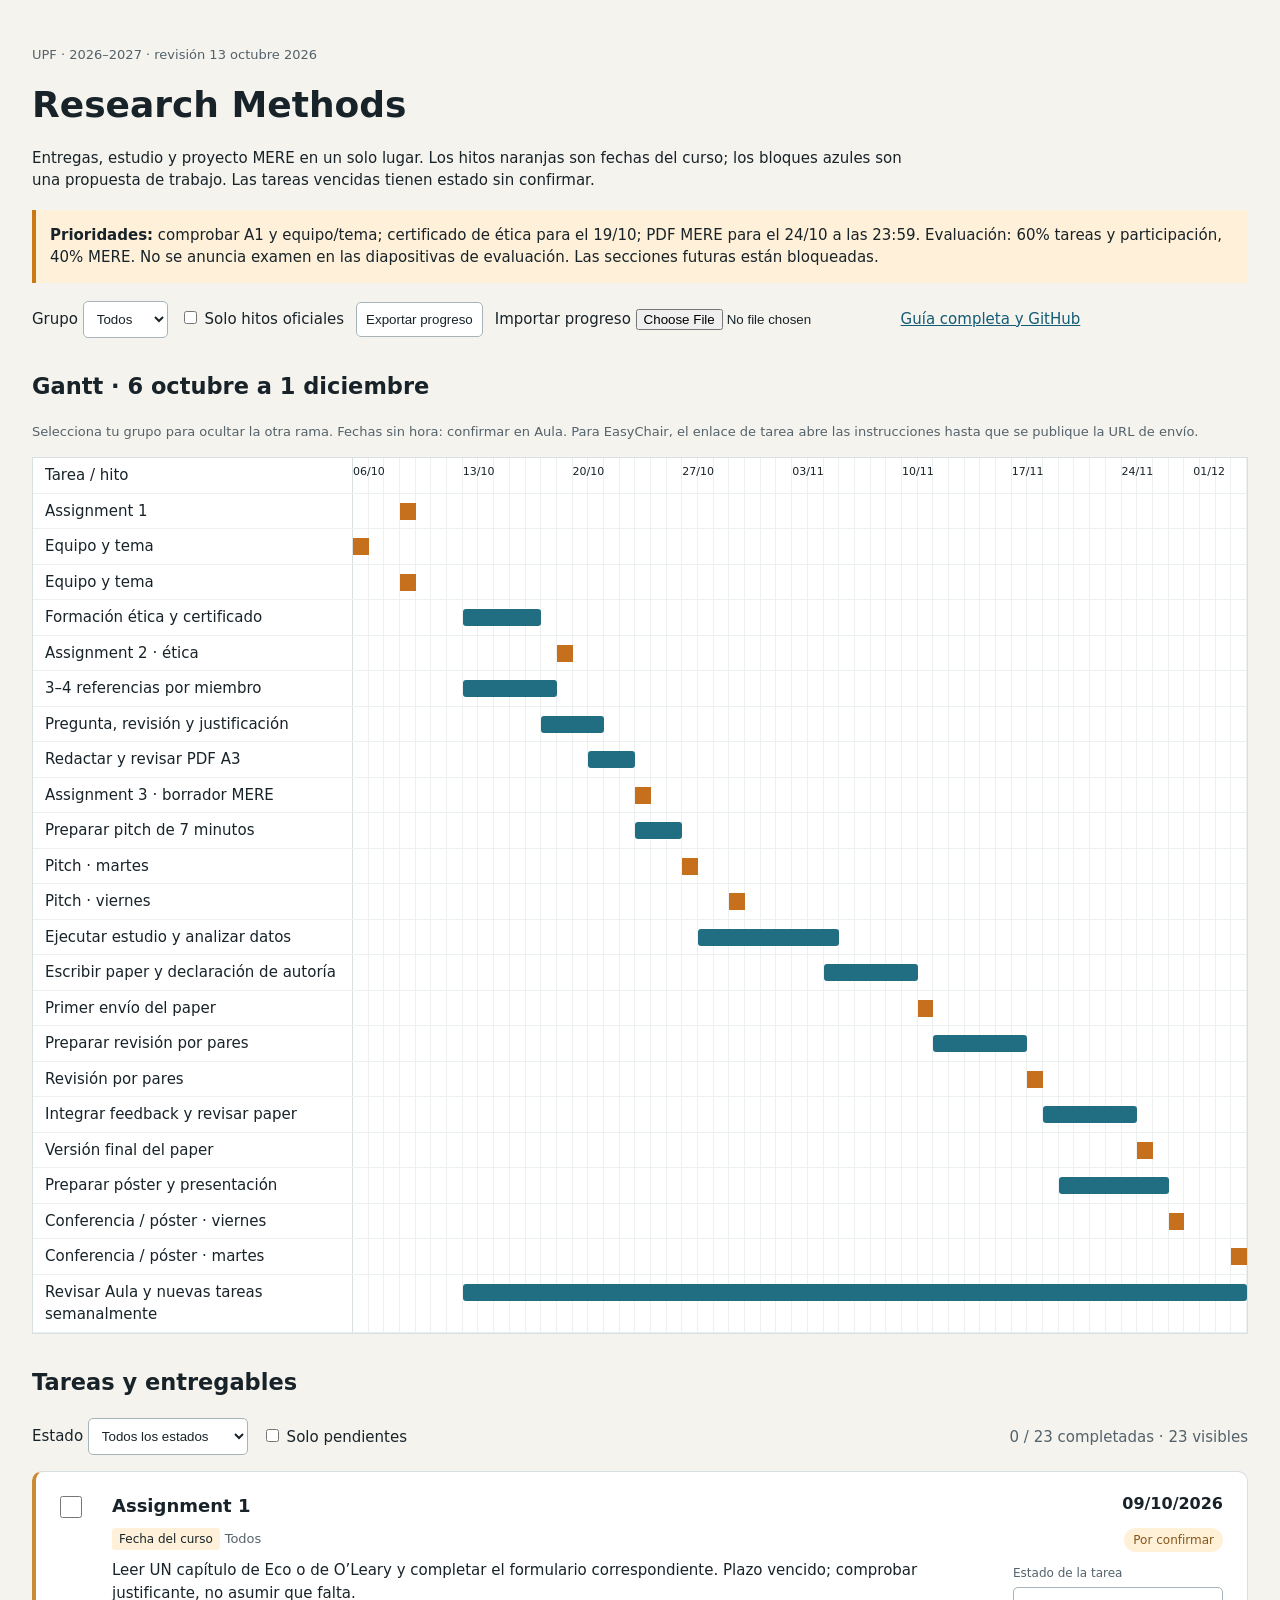
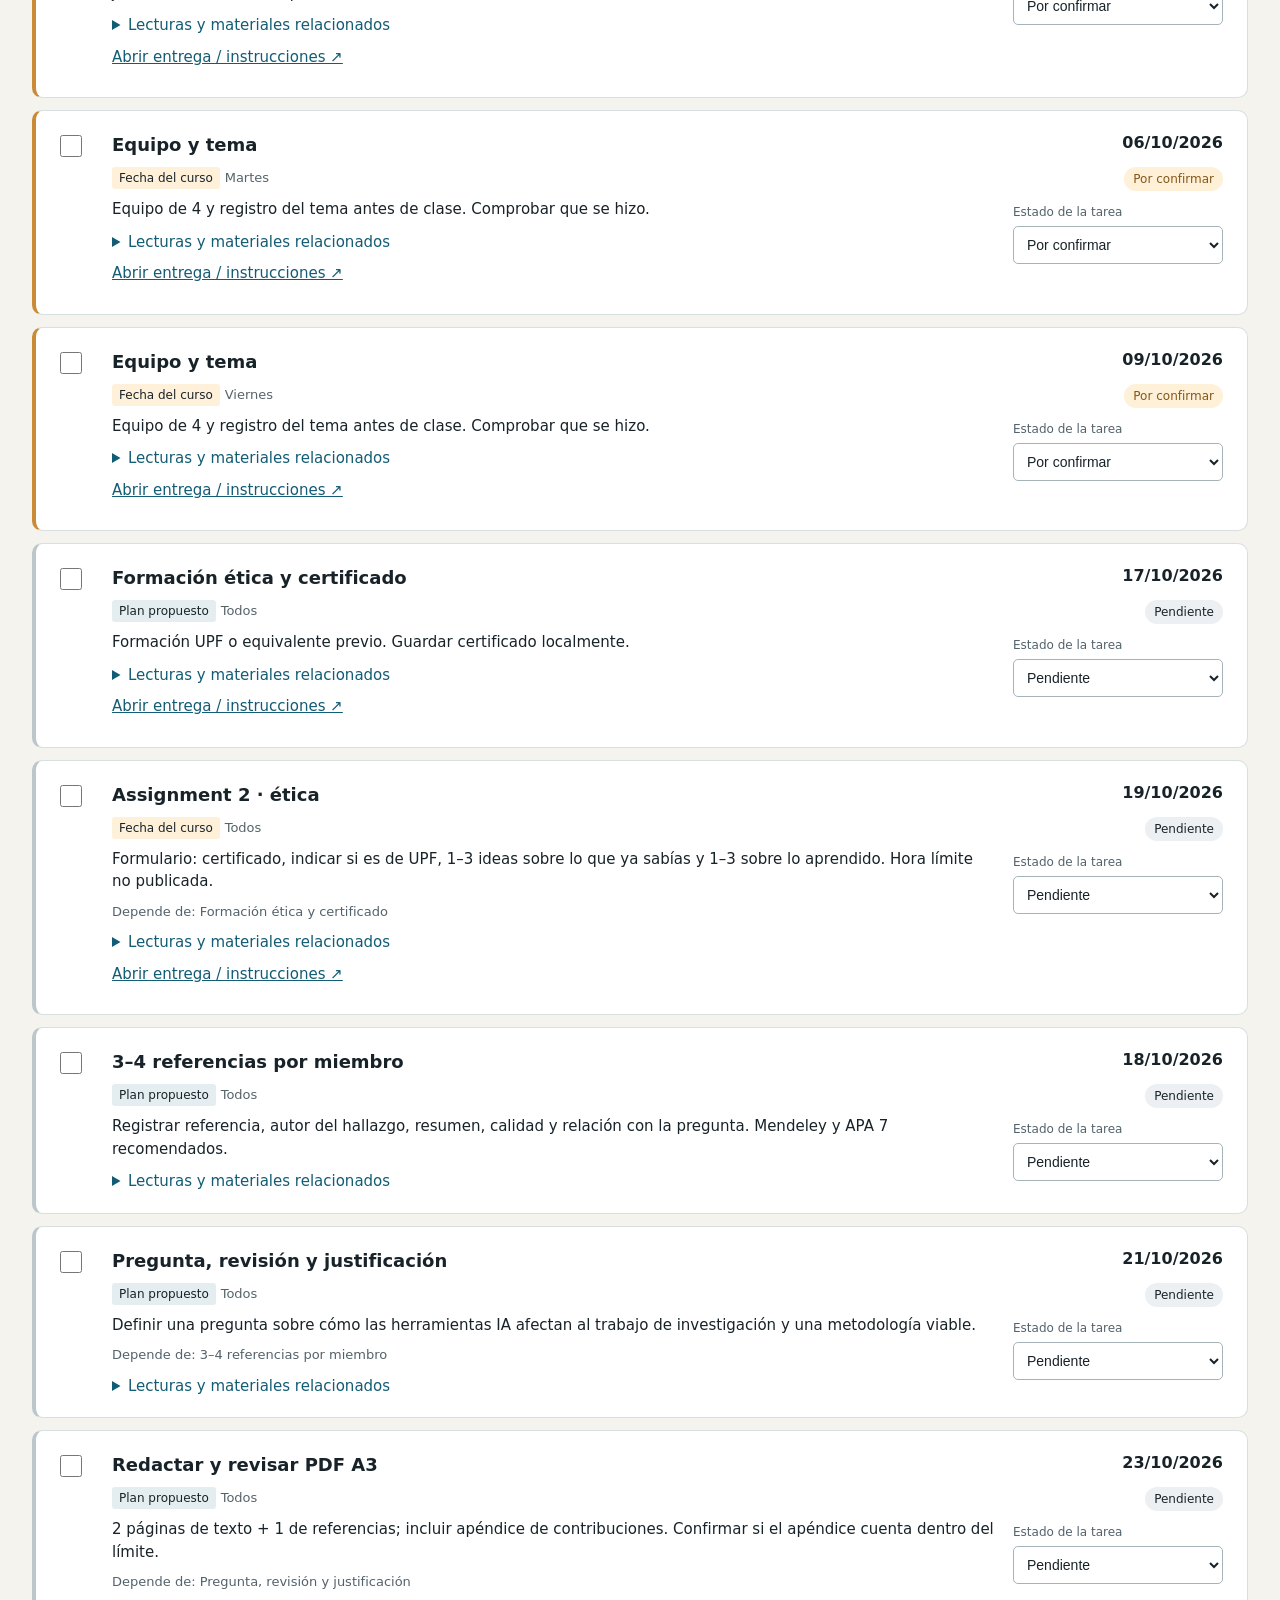
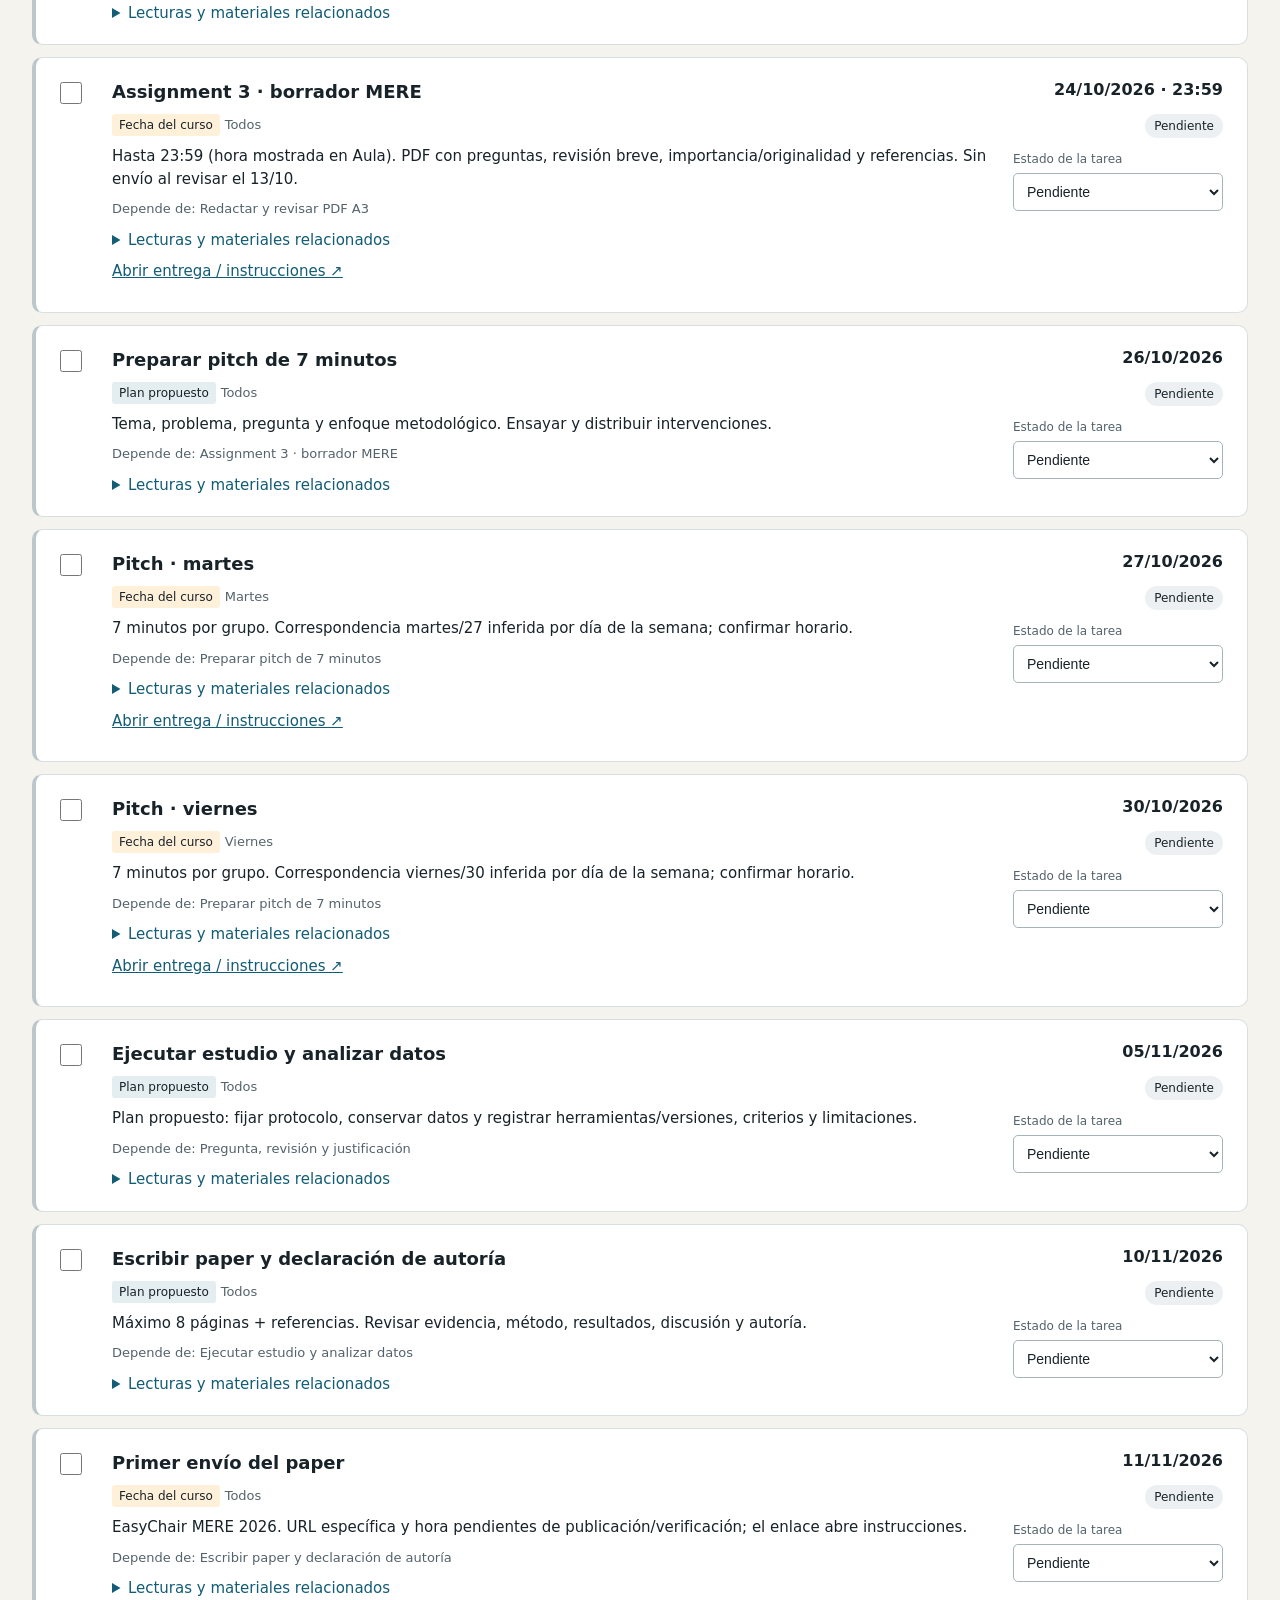
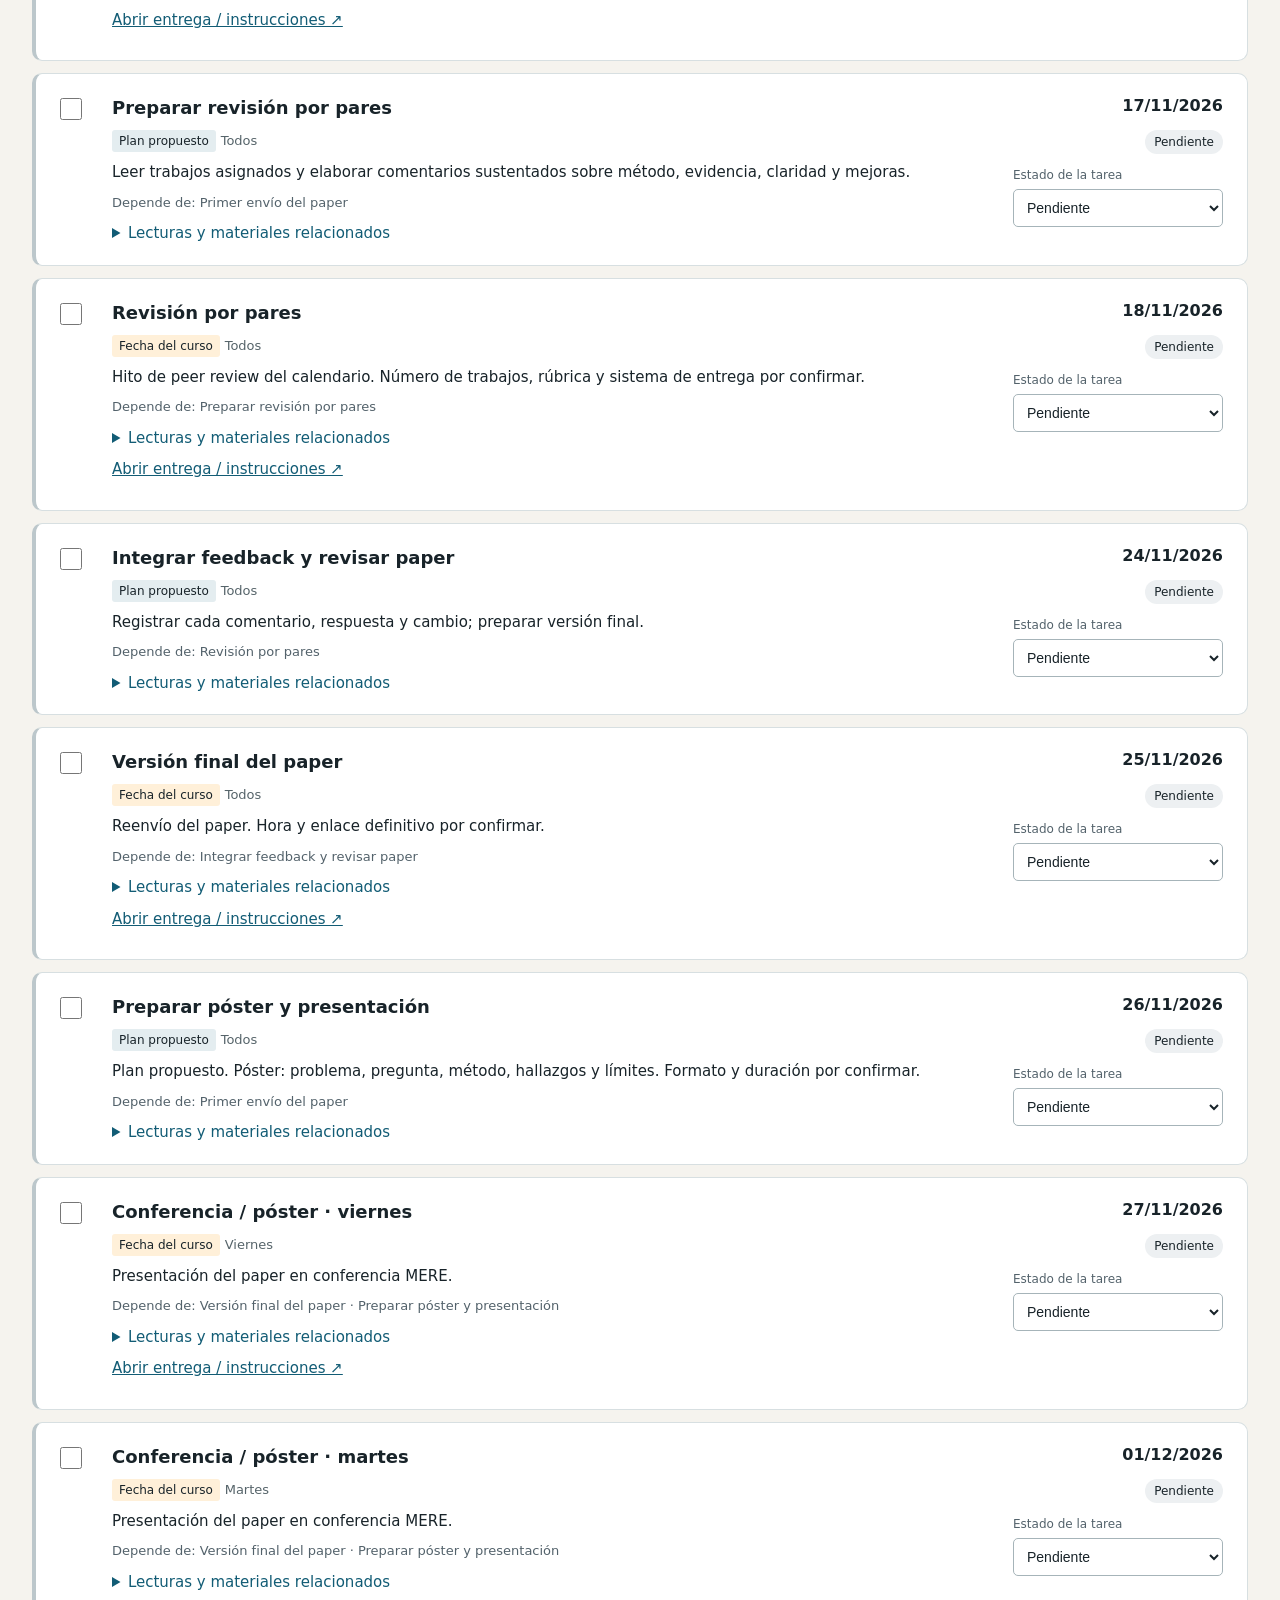
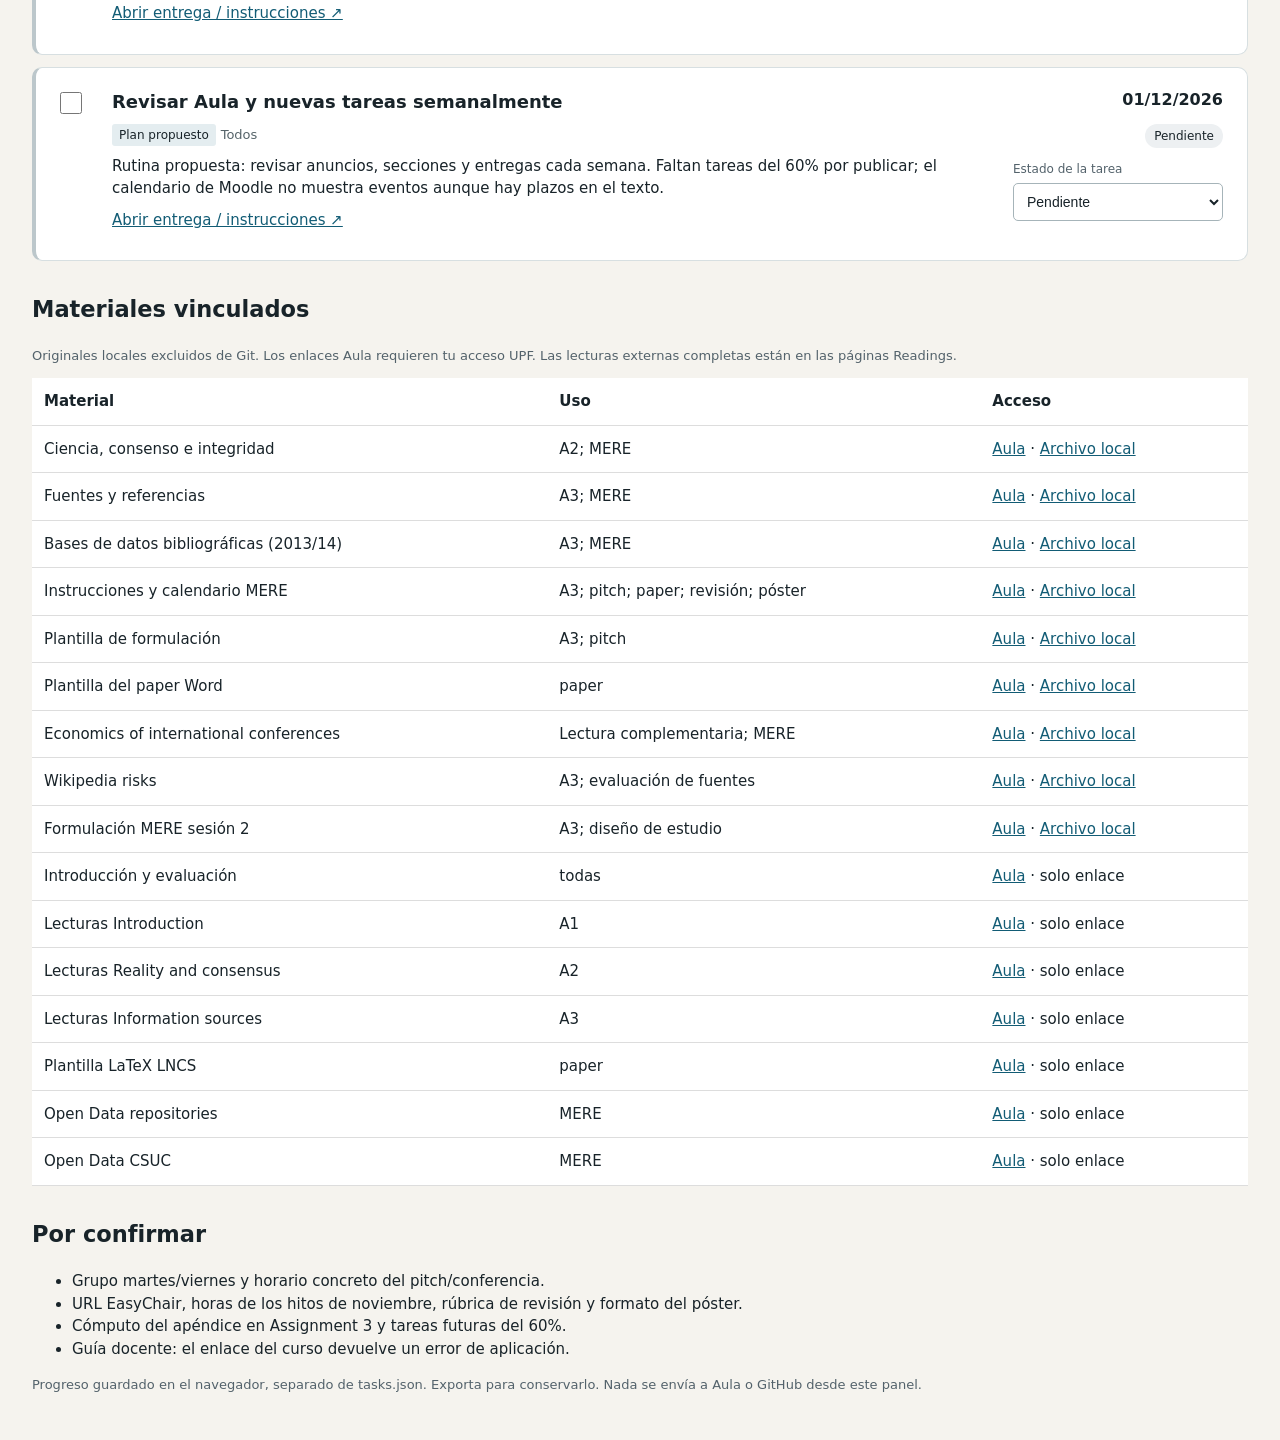
==== index.html @ 79007761 "Organize Research Methods planner and materials index" ====
<!doctype html><html lang="es"><meta charset="utf-8"><meta name="viewport" content="width=device-width,initial-scale=1"><title>Research Methods · Plan 2026</title><style>
*{box-sizing:border-box}body{margin:0;background:#f5f3ee;color:#182329;font:15px/1.5 system-ui}main{max-width:1400px;margin:auto;padding:32px}h1{font-size:36px;margin:0}h2{margin-top:32px}a{color:#125c75}button,select{padding:9px;border:1px solid #a6b4b9;border-radius:5px;background:white;color:#182329}.intro{max-width:900px}.notice{background:#fff1d9;border-left:4px solid #c97a17;padding:14px;margin:18px 0}.toolbar{display:flex;gap:12px;flex-wrap:wrap;align-items:center}.chart{overflow:auto;background:white;border:1px solid #d7dfe1;margin-top:16px}.row{display:grid;grid-template-columns:320px 1fr;min-width:1150px;border-bottom:1px solid #edf0f1;min-height:35px}.label{padding:6px 12px;border-right:1px solid #d7dfe1}.track{position:relative;background:repeating-linear-gradient(to right,transparent 0,transparent calc(100% / 57 - 1px),#edf0f1 calc(100% / 57 - 1px),#edf0f1 calc(100% / 57))}.bar{position:absolute;top:9px;height:17px;background:#216e82;border-radius:3px;min-width:6px}.bar.official{background:#c6701d;border-radius:0}.bar.done{background:#608864}.tick{position:absolute;font-size:11px;top:6px;white-space:nowrap}.tasks{display:grid;grid-template-columns:repeat(auto-fit,minmax(320px,1fr));gap:14px}.card{background:white;border:1px solid #d7dfe1;padding:18px;border-radius:6px}.card h3{margin:0 0 8px;font-size:17px}.meta{color:#56646a;font-size:13px}.tag{display:inline-block;background:#e4edf0;padding:2px 7px;border-radius:3px;font-size:12px}.official-tag{background:#fff0d9}table{width:100%;border-collapse:collapse;background:white}td,th{text-align:left;border-bottom:1px solid #ddd;padding:12px;vertical-align:top}.small{font-size:13px;color:#53626b}@media(max-width:600px){main{padding:18px}h1{font-size:28px}table{font-size:13px}}@media print{button,select{display:none}.chart{overflow:visible}.tasks{grid-template-columns:1fr 1fr}}

.tasks{display:flex;flex-direction:column;gap:12px}.card{display:grid;grid-template-columns:34px minmax(0,1fr) 210px;gap:18px;padding:20px 24px;border-radius:10px;border-left:4px solid #bcc7cb}.card[data-status="En curso"]{border-left-color:#247696}.card[data-status="Hecho"]{border-left-color:#43855d;background:#f4faf5}.card[data-status="Por confirmar"]{border-left-color:#c98b38}.task-check{width:22px;height:22px;margin:4px 0;accent-color:#43855d;cursor:pointer}.card p{margin:9px 0}.card h3{font-size:18px}.task-side{display:flex;flex-direction:column;align-items:flex-end;gap:12px}.task-side label{display:flex;flex-direction:column;gap:5px;font-size:12px;color:#53626b;width:100%}.task-side select{font-size:14px;width:100%}.date{font-weight:650;font-size:16px}.status-badge{padding:3px 9px;border-radius:20px;font-size:12px;background:#edf0f2}.status-badge.active{background:#e0f0f9;color:#155f81}.status-badge.done{background:#dcefe1;color:#26633c}.status-badge.confirm{background:#fff0d8;color:#855719}.task-filters{display:flex;gap:14px;align-items:center;flex-wrap:wrap;margin-bottom:16px}.task-filters select{min-width:160px}.task-filters .count{margin-left:auto;color:#53626b}.card details{margin-top:10px}.card summary{cursor:pointer;color:#125c75}.resources{font-size:14px}.complete-title{color:#4e6957}@media(max-width:700px){.card{grid-template-columns:26px minmax(0,1fr);gap:12px;padding:16px}.task-side{grid-column:2;align-items:flex-start;flex-direction:row;flex-wrap:wrap}.task-side label{width:auto;min-width:160px}.task-filters .count{margin-left:0}}@media print{.card{break-inside:avoid}.task-filters{display:none}}
</style><main><p class="small">UPF · 2026–2027 · revisión 13 octubre 2026</p><h1>Research Methods</h1><p class="intro">Entregas, estudio y proyecto MERE en un solo lugar. Los hitos naranjas son fechas del curso; los bloques azules son una propuesta de trabajo. Las tareas vencidas tienen estado sin confirmar.</p><div class="notice"><b>Prioridades:</b> comprobar A1 y equipo/tema; certificado de ética para el 19/10; PDF MERE para el 24/10 a las 23:59. Evaluación: 60% tareas y participación, 40% MERE. No se anuncia examen en las diapositivas de evaluación. Las secciones futuras están bloqueadas.</div><div class="toolbar"><label>Grupo <select id="group"><option>Todos</option><option>Martes</option><option>Viernes</option></select></label><label><input id="only" type="checkbox"> Solo hitos oficiales</label><button id="export">Exportar progreso</button><label>Importar progreso <input type="file" id="import" accept="application/json"></label><a href="README.md">Guía completa y GitHub</a></div><h2>Gantt · 6 octubre a 1 diciembre</h2><p class="small">Selecciona tu grupo para ocultar la otra rama. Fechas sin hora: confirmar en Aula. Para EasyChair, el enlace de tarea abre las instrucciones hasta que se publique la URL de envío.</p><div id="gantt" class="chart"></div><h2>Tareas y entregables</h2><div class="task-filters"><label>Estado <select id="statusFilter"><option>Todos los estados</option><option>Por confirmar</option><option>Pendiente</option><option>En curso</option><option>Hecho</option></select></label><label><input type="checkbox" id="pendingOnly"> Solo pendientes</label><span class="count" id="taskCount"></span></div><div class="tasks" id="tasks"></div><h2>Materiales vinculados</h2><p class="small">Originales locales excluidos de Git. Los enlaces Aula requieren tu acceso UPF. Las lecturas externas completas están en las páginas Readings.</p><table><thead><tr><th>Material</th><th>Uso</th><th>Acceso</th></tr></thead><tbody id="materials"></tbody></table><h2>Por confirmar</h2><ul><li>Grupo martes/viernes y horario concreto del pitch/conferencia.</li><li>URL EasyChair, horas de los hitos de noviembre, rúbrica de revisión y formato del póster.</li><li>Cómputo del apéndice en Assignment 3 y tareas futuras del 60%.</li><li>Guía docente: el enlace del curso devuelve un error de aplicación.</li></ul><p class="small">Progreso guardado en el navegador, separado de tasks.json. Exporta para conservarlo. Nada se envía a Aula o GitHub desde este panel.</p></main><script>
const DATA={"tasks": [{"id": "A1", "title": "Assignment 1", "start": "2026-10-09", "end": "2026-10-09", "group": "Todos", "official": true, "where": "https://aulaglobal.upf.edu/mod/page/view.php?id=1800753", "resources": ["read-intro"], "depends": "", "detail": "Leer UN capítulo de Eco o de O’Leary y completar el formulario correspondiente. Plazo vencido; comprobar justificante, no asumir que falta.", "status": "Por confirmar"}, {"id": "G-T", "title": "Equipo y tema", "start": "2026-10-06", "end": "2026-10-06", "group": "Martes", "official": true, "where": "https://aulaglobal.upf.edu/mod/url/view.php?id=1800806", "resources": ["mere"], "depends": "", "detail": "Equipo de 4 y registro del tema antes de clase. Comprobar que se hizo.", "status": "Por confirmar"}, {"id": "G-F", "title": "Equipo y tema", "start": "2026-10-09", "end": "2026-10-09", "group": "Viernes", "official": true, "where": "https://aulaglobal.upf.edu/mod/url/view.php?id=1800806", "resources": ["mere"], "depends": "", "detail": "Equipo de 4 y registro del tema antes de clase. Comprobar que se hizo.", "status": "Por confirmar"}, {"id": "E1", "title": "Formación ética y certificado", "start": "2026-10-13", "end": "2026-10-17", "group": "Todos", "official": false, "where": "https://www.upf.edu/web/cirep/training-and-resources", "resources": ["reality", "read-reality"], "depends": "", "detail": "Formación UPF o equivalente previo. Guardar certificado localmente.", "status": "Pendiente"}, {"id": "A2", "title": "Assignment 2 · ética", "start": "2026-10-19", "end": "2026-10-19", "group": "Todos", "official": true, "where": "https://aulaglobal.upf.edu/mod/url/view.php?id=1800759", "resources": ["reality", "read-reality"], "depends": "E1", "detail": "Formulario: certificado, indicar si es de UPF, 1–3 ideas sobre lo que ya sabías y 1–3 sobre lo aprendido. Hora límite no publicada.", "status": "Pendiente"}, {"id": "L1", "title": "3–4 referencias por miembro", "start": "2026-10-13", "end": "2026-10-18", "group": "Todos", "official": false, "where": "", "resources": ["sources", "databases", "read-sources"], "depends": "", "detail": "Registrar referencia, autor del hallazgo, resumen, calidad y relación con la pregunta. Mendeley y APA 7 recomendados.", "status": "Pendiente"}, {"id": "Q1", "title": "Pregunta, revisión y justificación", "start": "2026-10-18", "end": "2026-10-21", "group": "Todos", "official": false, "where": "", "resources": ["session2", "formulation", "mere"], "depends": "L1", "detail": "Definir una pregunta sobre cómo las herramientas IA afectan al trabajo de investigación y una metodología viable.", "status": "Pendiente"}, {"id": "D1", "title": "Redactar y revisar PDF A3", "start": "2026-10-21", "end": "2026-10-23", "group": "Todos", "official": false, "where": "", "resources": ["sources", "formulation", "mere"], "depends": "Q1", "detail": "2 páginas de texto + 1 de referencias; incluir apéndice de contribuciones. Confirmar si el apéndice cuenta dentro del límite.", "status": "Pendiente"}, {"id": "A3", "title": "Assignment 3 · borrador MERE", "start": "2026-10-24", "end": "2026-10-24", "group": "Todos", "official": true, "where": "https://aulaglobal.upf.edu/mod/assign/view.php?id=1800813", "resources": ["mere", "formulation", "sources"], "depends": "D1", "detail": "Hasta 23:59 (hora mostrada en Aula). PDF con preguntas, revisión breve, importancia/originalidad y referencias. Sin envío al revisar el 13/10.", "status": "Pendiente"}, {"id": "P0", "title": "Preparar pitch de 7 minutos", "start": "2026-10-24", "end": "2026-10-26", "group": "Todos", "official": false, "where": "", "resources": ["formulation", "mere"], "depends": "A3", "detail": "Tema, problema, pregunta y enfoque metodológico. Ensayar y distribuir intervenciones.", "status": "Pendiente"}, {"id": "P-T", "title": "Pitch · martes", "start": "2026-10-27", "end": "2026-10-27", "group": "Martes", "official": true, "where": "https://aulaglobal.upf.edu/mod/resource/view.php?id=1800805", "resources": ["mere"], "depends": "P0", "detail": "7 minutos por grupo. Correspondencia martes/27 inferida por día de la semana; confirmar horario.", "status": "Pendiente"}, {"id": "P-F", "title": "Pitch · viernes", "start": "2026-10-30", "end": "2026-10-30", "group": "Viernes", "official": true, "where": "https://aulaglobal.upf.edu/mod/resource/view.php?id=1800805", "resources": ["mere"], "depends": "P0", "detail": "7 minutos por grupo. Correspondencia viernes/30 inferida por día de la semana; confirmar horario.", "status": "Pendiente"}, {"id": "M1", "title": "Ejecutar estudio y analizar datos", "start": "2026-10-28", "end": "2026-11-05", "group": "Todos", "official": false, "where": "", "resources": ["session2", "formulation"], "depends": "Q1", "detail": "Plan propuesto: fijar protocolo, conservar datos y registrar herramientas/versiones, criterios y limitaciones.", "status": "Pendiente"}, {"id": "M2", "title": "Escribir paper y declaración de autoría", "start": "2026-11-05", "end": "2026-11-10", "group": "Todos", "official": false, "where": "", "resources": ["word", "latex", "mere"], "depends": "M1", "detail": "Máximo 8 páginas + referencias. Revisar evidencia, método, resultados, discusión y autoría.", "status": "Pendiente"}, {"id": "M3", "title": "Primer envío del paper", "start": "2026-11-11", "end": "2026-11-11", "group": "Todos", "official": true, "where": "https://aulaglobal.upf.edu/mod/resource/view.php?id=1800805", "resources": ["mere", "word", "latex"], "depends": "M2", "detail": "EasyChair MERE 2026. URL específica y hora pendientes de publicación/verificación; el enlace abre instrucciones.", "status": "Pendiente"}, {"id": "R1", "title": "Preparar revisión por pares", "start": "2026-11-12", "end": "2026-11-17", "group": "Todos", "official": false, "where": "", "resources": ["mere"], "depends": "M3", "detail": "Leer trabajos asignados y elaborar comentarios sustentados sobre método, evidencia, claridad y mejoras.", "status": "Pendiente"}, {"id": "R2", "title": "Revisión por pares", "start": "2026-11-18", "end": "2026-11-18", "group": "Todos", "official": true, "where": "https://aulaglobal.upf.edu/mod/resource/view.php?id=1800805", "resources": ["mere"], "depends": "R1", "detail": "Hito de peer review del calendario. Número de trabajos, rúbrica y sistema de entrega por confirmar.", "status": "Pendiente"}, {"id": "F1", "title": "Integrar feedback y revisar paper", "start": "2026-11-19", "end": "2026-11-24", "group": "Todos", "official": false, "where": "", "resources": ["mere", "word", "latex"], "depends": "R2", "detail": "Registrar cada comentario, respuesta y cambio; preparar versión final.", "status": "Pendiente"}, {"id": "F2", "title": "Versión final del paper", "start": "2026-11-25", "end": "2026-11-25", "group": "Todos", "official": true, "where": "https://aulaglobal.upf.edu/mod/resource/view.php?id=1800805", "resources": ["mere"], "depends": "F1", "detail": "Reenvío del paper. Hora y enlace definitivo por confirmar.", "status": "Pendiente"}, {"id": "C1", "title": "Preparar póster y presentación", "start": "2026-11-20", "end": "2026-11-26", "group": "Todos", "official": false, "where": "", "resources": ["mere"], "depends": "M3", "detail": "Plan propuesto. Póster: problema, pregunta, método, hallazgos y límites. Formato y duración por confirmar.", "status": "Pendiente"}, {"id": "C-F", "title": "Conferencia / póster · viernes", "start": "2026-11-27", "end": "2026-11-27", "group": "Viernes", "official": true, "where": "https://aulaglobal.upf.edu/mod/resource/view.php?id=1800805", "resources": ["mere"], "depends": "F2;C1", "detail": "Presentación del paper en conferencia MERE.", "status": "Pendiente"}, {"id": "C-T", "title": "Conferencia / póster · martes", "start": "2026-12-01", "end": "2026-12-01", "group": "Martes", "official": true, "where": "https://aulaglobal.upf.edu/mod/resource/view.php?id=1800805", "resources": ["mere"], "depends": "F2;C1", "detail": "Presentación del paper en conferencia MERE.", "status": "Pendiente"}, {"id": "U1", "title": "Revisar Aula y nuevas tareas semanalmente", "start": "2026-10-13", "end": "2026-12-01", "group": "Todos", "official": false, "where": "https://aulaglobal.upf.edu/course/view.php?id=95580", "resources": [], "depends": "", "detail": "Rutina propuesta: revisar anuncios, secciones y entregas cada semana. Faltan tareas del 60% por publicar; el calendario de Moodle no muestra eventos aunque hay plazos en el texto.", "status": "Pendiente"}], "materials": [{"id": "reality", "title": "Ciencia, consenso e integridad", "url": "https://aulaglobal.upf.edu/mod/resource/view.php?id=1800755", "path": "materials/originals/RM-reality-consensus.pdf", "related": "A2; MERE", "sha256": "038f943666330471fb2d95b360435405296c3234327cb9220190858bcc6bcb91", "downloaded": true}, {"id": "sources", "title": "Fuentes y referencias", "url": "https://aulaglobal.upf.edu/mod/resource/view.php?id=1800762", "path": "materials/originals/Information-sources.pdf", "related": "A3; MERE", "sha256": "02d1af70630c2808dfd01f5ba93afe6f8ef6f42ce48a89f14a50c8fbf2c1ec9b", "downloaded": true}, {"id": "databases", "title": "Bases de datos bibliográficas (2013/14)", "url": "https://aulaglobal.upf.edu/mod/resource/view.php?id=1800763", "path": "materials/originals/bd_DTIC_2013_14.pdf", "related": "A3; MERE", "sha256": "fab0b435f28788e0eaabc335ef9083d5907f7cc4d16efffa4617a8fa89790a8e", "downloaded": true}, {"id": "mere", "title": "Instrucciones y calendario MERE", "url": "https://aulaglobal.upf.edu/mod/resource/view.php?id=1800805", "path": "materials/originals/Intro Class-The Meta-Research Assignment.pdf", "related": "A3; pitch; paper; revisión; póster", "sha256": "8f432f1298edbc085cc86d471ac1ddfbbba8f2aa808d46be7f7154c3713d3c0c", "downloaded": true}, {"id": "formulation", "title": "Plantilla de formulación", "url": "https://aulaglobal.upf.edu/mod/resource/view.php?id=1800810", "path": "materials/originals/Final Project Formulation Template.pptx", "related": "A3; pitch", "sha256": "34bd6f4f7eda70f1550d22d77d5a29c32035b7f8fd97144b95697e69e698844a", "downloaded": true}, {"id": "word", "title": "Plantilla del paper Word", "url": "https://aulaglobal.upf.edu/mod/resource/view.php?id=1800811", "path": "materials/originals/template for MetaResearch assignment.doc", "related": "paper", "sha256": "32eea4f459b0a8212d2289a0b2fee59bdae8d375c3430e560b428b3025ea7d18", "downloaded": true}, {"id": "olsen", "title": "Economics of international conferences", "url": "https://aulaglobal.upf.edu/mod/page/view.php?id=1800770", "path": "materials/originals/olsen_04.pdf", "related": "Lectura complementaria; MERE", "sha256": "07f9878bbb921fbfa4f7596fcf22a9d0524aa5e35735454f70660ccd0c33a015", "downloaded": true}, {"id": "denning", "title": "Wikipedia risks", "url": "https://aulaglobal.upf.edu/mod/page/view.php?id=1800770", "path": "materials/originals/denning_05b.pdf", "related": "A3; evaluación de fuentes", "sha256": "0d0a5814154184a0bbd5c70a68ff01af4fc62ede6f150e557f6a7c072bb88e5f", "downloaded": true}, {"id": "session2", "title": "Formulación MERE sesión 2", "url": "https://aulaglobal.upf.edu/mod/url/view.php?id=1800808", "path": "materials/originals/mere-session2.pdf", "related": "A3; diseño de estudio", "sha256": "8df501ad293a51ede5ab749753f2f98441adb0cbf86fa8a86ac7b52d5cc0a2ae", "downloaded": true}, {"id": "intro", "title": "Introducción y evaluación", "url": "https://aulaglobal.upf.edu/mod/url/view.php?id=1800751", "path": "", "related": "todas", "downloaded": false}, {"id": "read-intro", "title": "Lecturas Introduction", "url": "https://aulaglobal.upf.edu/mod/page/view.php?id=1800752", "path": "", "related": "A1", "downloaded": false}, {"id": "read-reality", "title": "Lecturas Reality and consensus", "url": "https://aulaglobal.upf.edu/mod/page/view.php?id=1800757", "path": "", "related": "A2", "downloaded": false}, {"id": "read-sources", "title": "Lecturas Information sources", "url": "https://aulaglobal.upf.edu/mod/page/view.php?id=1800770", "path": "", "related": "A3", "downloaded": false}, {"id": "latex", "title": "Plantilla LaTeX LNCS", "url": "https://aulaglobal.upf.edu/mod/url/view.php?id=1800812", "path": "", "related": "paper", "downloaded": false}, {"id": "data", "title": "Open Data repositories", "url": "https://aulaglobal.upf.edu/mod/url/view.php?id=1800764", "path": "", "related": "MERE", "downloaded": false}, {"id": "csuc", "title": "Open Data CSUC", "url": "https://aulaglobal.upf.edu/mod/url/view.php?id=1800765", "path": "", "related": "MERE", "downloaded": false}]};const key='upf-rm-2026-progress';let progress={};try{progress=JSON.parse(localStorage.getItem(key)||'{}')}catch{};const $=id=>document.getElementById(id),esc=s=>String(s).replace(/[&<>"']/g,c=>({'&':'&amp;','<':'&lt;','>':'&gt;','"':'&quot;',"'":'&#39;'}[c]));const origin=Date.parse('2026-10-06T00:00:00Z'),day=s=>(Date.parse(s+'T00:00:00Z')-origin)/86400000;
function render(){let ts=DATA.tasks.filter(t=>($('group').value==='Todos'||t.group==='Todos'||t.group===$('group').value)&&(!$('only').checked||t.official));let ticks=['2026-10-06','2026-10-13','2026-10-20','2026-10-27','2026-11-03','2026-11-10','2026-11-17','2026-11-24','2026-12-01'];$('gantt').innerHTML='<div class="row"><div class="label">Tarea / hito</div><div class="track">'+ticks.map(d=>'<span class="tick" style="left:'+Math.min(day(d)/57*100,94)+'%">'+d.slice(8)+'/'+d.slice(5,7)+'</span>').join('')+'</div></div>'+ts.map(t=>'<div class="row"><div class="label">'+esc(t.title)+'</div><div class="track"><span title="'+esc(t.start+' → '+t.end)+'" class="bar '+(t.official?'official ':'')+(progress[t.id]==='Hecho'?'done':'')+'" style="left:'+day(t.start)/57*100+'%;width:'+((day(t.end)-day(t.start)+1)/57*100)+'%"></span></div></div>').join('');const state=t=>progress[t.id]||t.status;
const shown=ts.filter(t=>($('statusFilter').value==='Todos los estados'||state(t)===$('statusFilter').value)&&(!$('pendingOnly').checked||state(t)!=='Hecho'));
$('taskCount').textContent=ts.filter(t=>state(t)==='Hecho').length+' / '+ts.length+' completadas · '+shown.length+' visibles';
$('tasks').innerHTML=shown.map(t=>{
const st=state(t),done=st==='Hecho',badge=done?'done':st==='En curso'?'active':st==='Por confirmar'?'confirm':'';
const deps=t.depends.split(';').filter(Boolean).map(id=>DATA.tasks.find(x=>x.id===id)?.title||id).join(' · ');
const links=t.resources.map(id=>{const m=DATA.materials.find(m=>m.id===id);return m?'<a href="'+esc(m.path||m.url)+'">'+esc(m.title)+'</a>':''}).join(' · ');
return '<article class="card" data-status="'+esc(st)+'"><input class="task-check" type="checkbox" data-check="'+t.id+'" aria-label="Completar '+esc(t.title)+'" '+(done?'checked':'')+'><div><h3 class="'+(done?'complete-title':'')+'">'+esc(t.title)+'</h3><span class="tag '+(t.official?'official-tag':'')+'">'+(t.official?'Fecha del curso':'Plan propuesto')+'</span> <span class="meta">'+esc(t.group)+'</span><p>'+esc(t.detail)+'</p>'+(deps?'<p class="small">Depende de: '+esc(deps)+'</p>':'')+(links?'<details><summary>Lecturas y materiales relacionados</summary><p class="resources">'+links+'</p></details>':'')+(t.where?'<p><a href="'+esc(t.where)+'" target="_blank" rel="noopener">Abrir entrega / instrucciones ↗</a></p>':'')+'</div><div class="task-side"><span class="date">'+esc(t.end.split('-').reverse().join('/'))+(t.id==='A3'?' · 23:59':'')+'</span><span class="status-badge '+badge+'">'+esc(st)+'</span><label>Estado de la tarea<select data-id="'+t.id+'">'+['Por confirmar','Pendiente','En curso','Hecho'].map(v=>'<option '+(st===v?'selected':'')+'>'+v+'</option>').join('')+'</select></label></div></article>'}).join('');
$('tasks').innerHTML=$('tasks').innerHTML.replaceAll('</article>,','</article>');
function save(id,value){progress[id]=value;try{localStorage.setItem(key,JSON.stringify(progress))}catch{}render()}
document.querySelectorAll('[data-id]').forEach(el=>el.onchange=()=>save(el.dataset.id,el.value));
document.querySelectorAll('[data-check]').forEach(el=>el.onchange=()=>save(el.dataset.check,el.checked?'Hecho':'Pendiente'));}
$('statusFilter').onchange=render;$('pendingOnly').onchange=render;

$('materials').innerHTML=DATA.materials.map(m=>'<tr><td>'+esc(m.title)+'</td><td>'+esc(m.related)+'</td><td><a href="'+esc(m.url)+'" target="_blank">Aula</a>'+(m.path?' · <a href="'+esc(m.path)+'">Archivo local</a>':' · solo enlace')+'</td></tr>').join('');$('group').onchange=render;$('only').onchange=render;$('export').onclick=()=>{let a=document.createElement('a');a.href=URL.createObjectURL(new Blob([JSON.stringify(progress,null,2)],{type:'application/json'}));a.download='rm-progress.json';a.click();URL.revokeObjectURL(a.href)};$('import').onchange=async e=>{try{let p=JSON.parse(await e.target.files[0].text());if(!p||Array.isArray(p)||typeof p!=='object')throw Error();for(let [k,v] of Object.entries(p))if(DATA.tasks.some(t=>t.id===k)&&['Por confirmar','Pendiente','En curso','Hecho'].includes(v))progress[k]=v;localStorage.setItem(key,JSON.stringify(progress));render()}catch{alert('Archivo de progreso inválido')}};render();
</script></html>
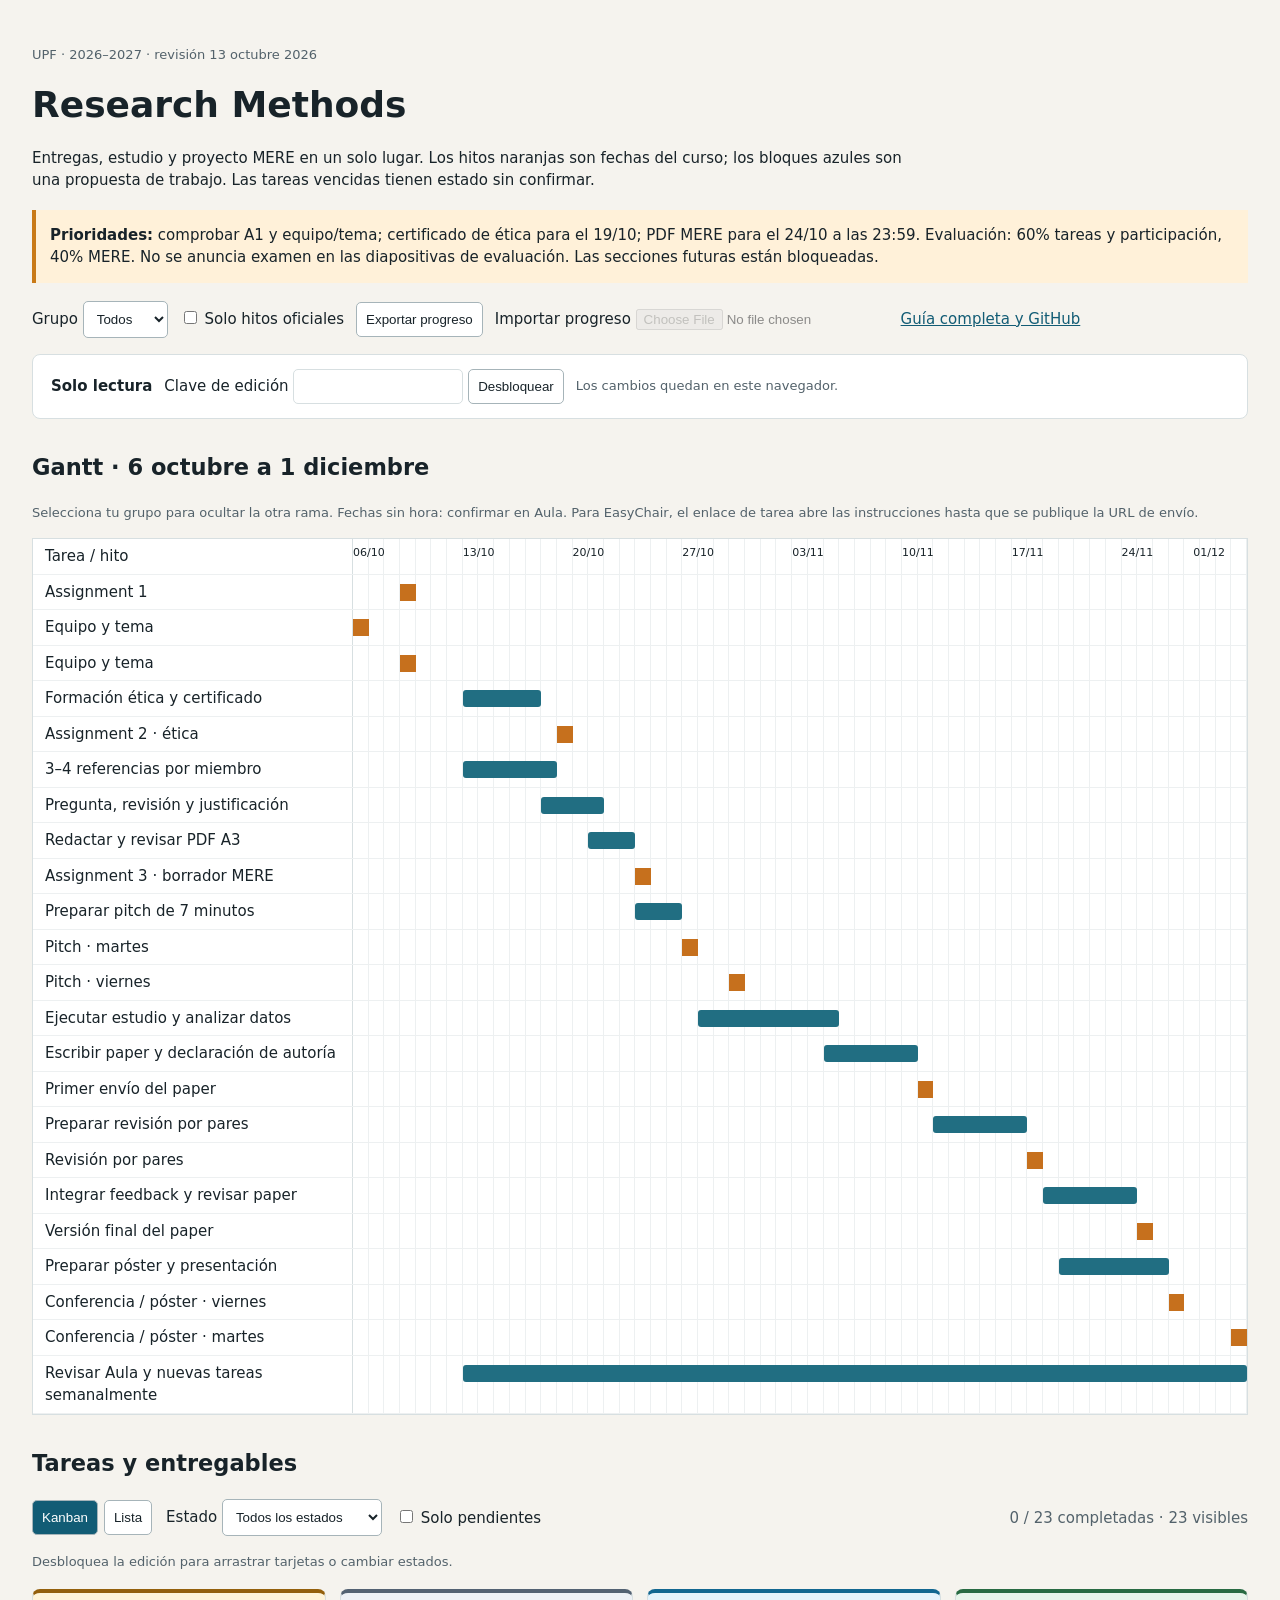
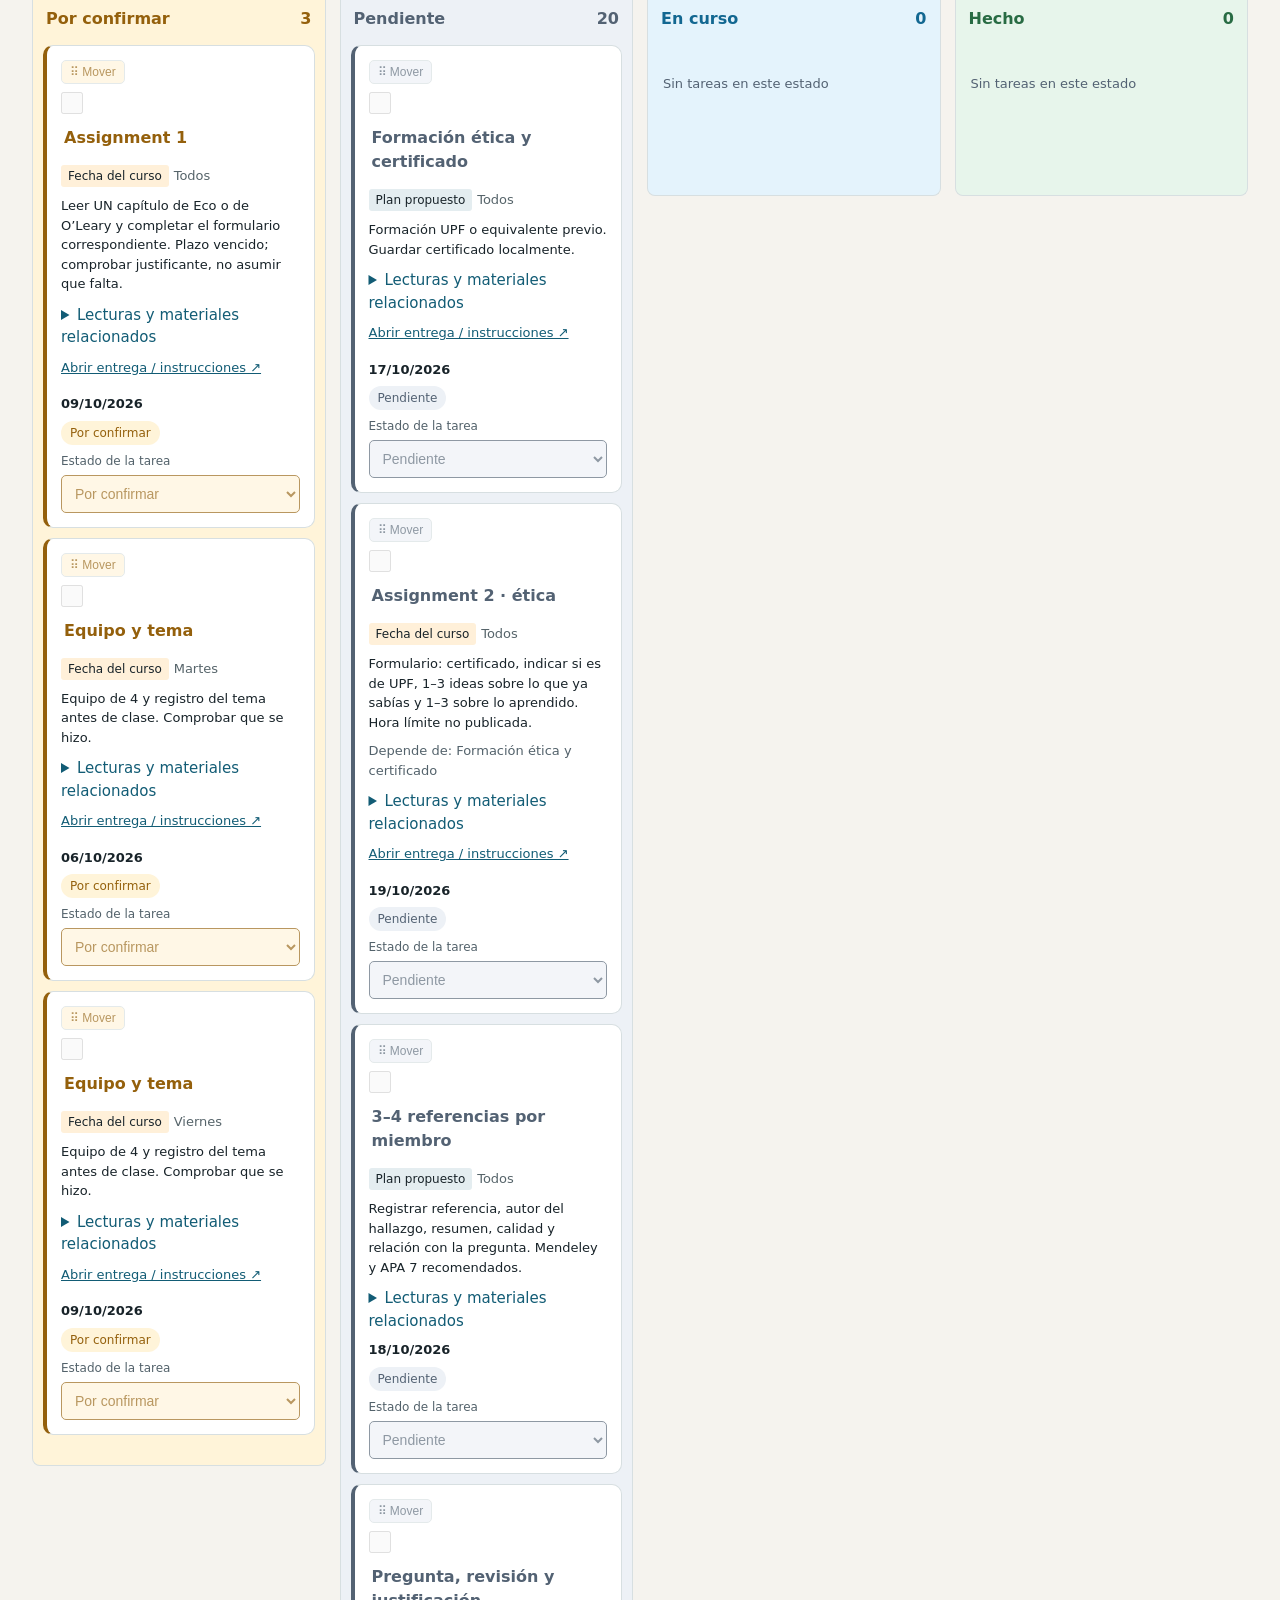
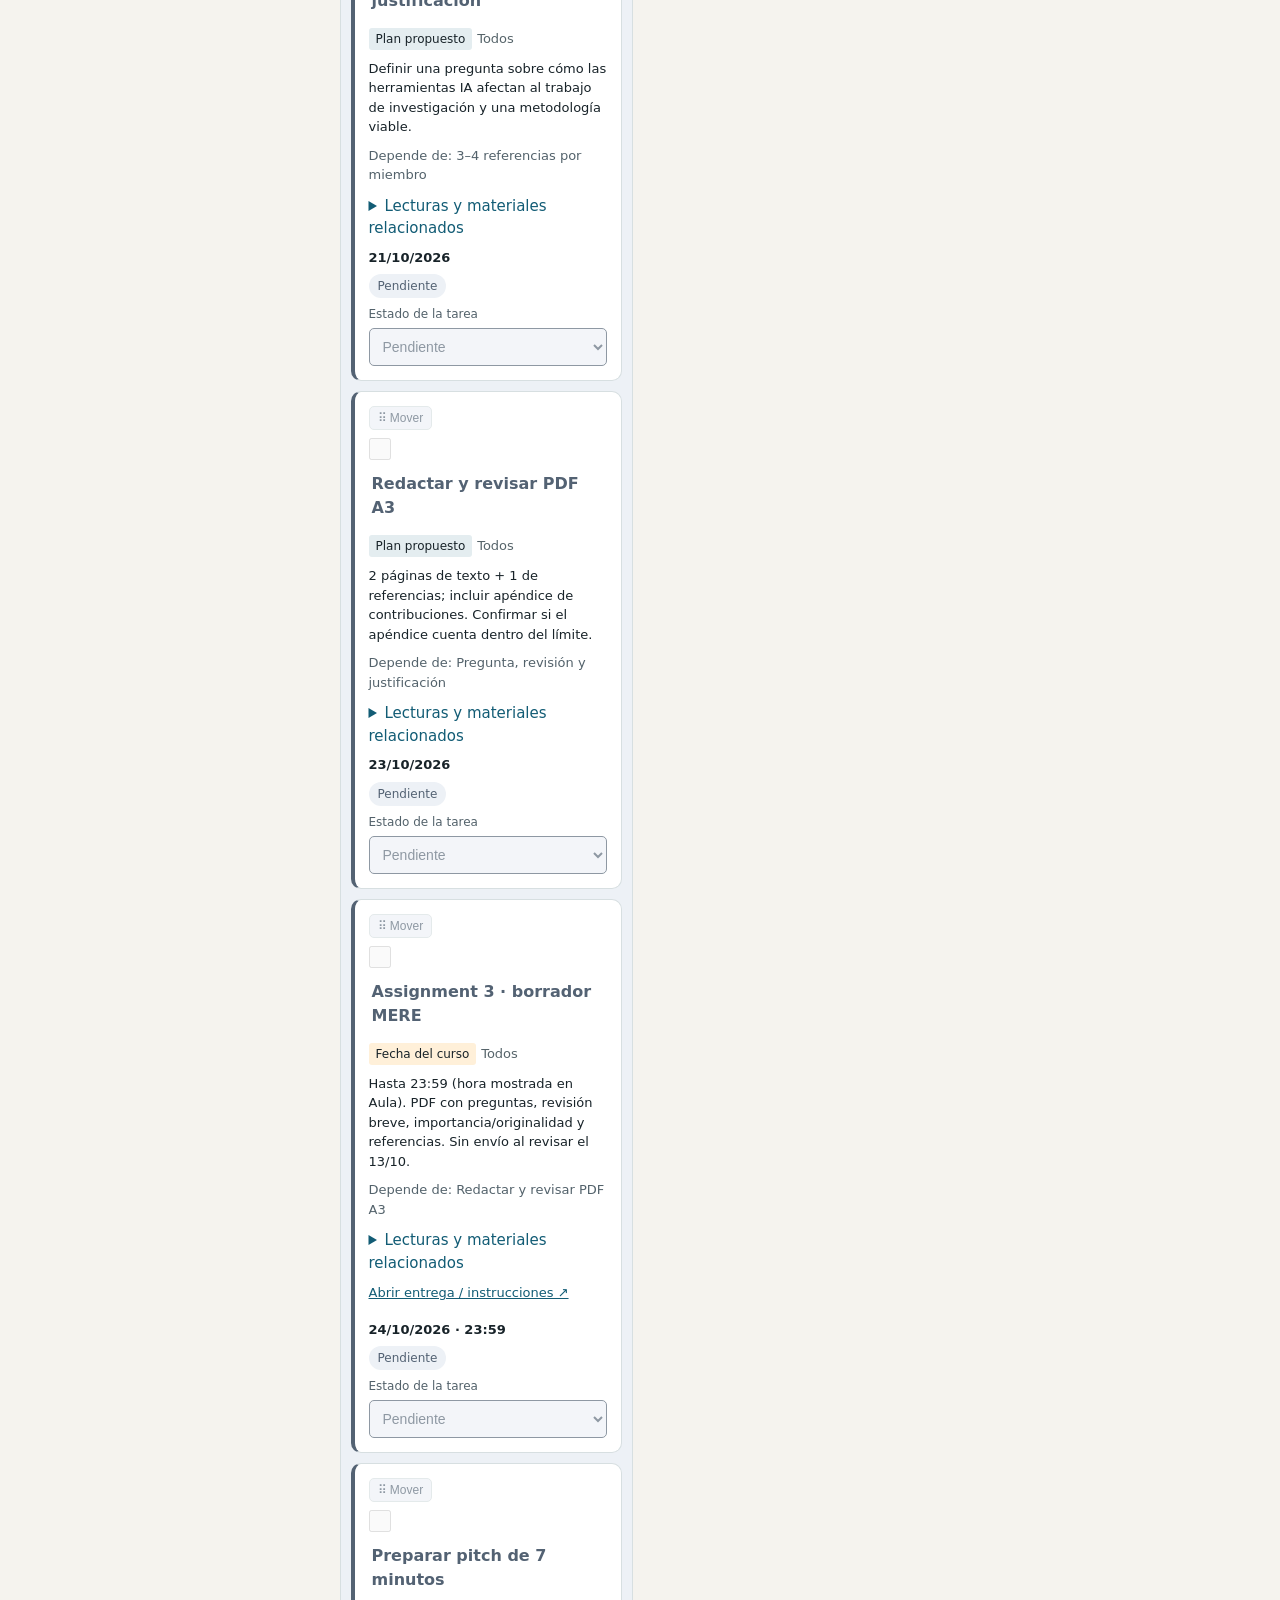
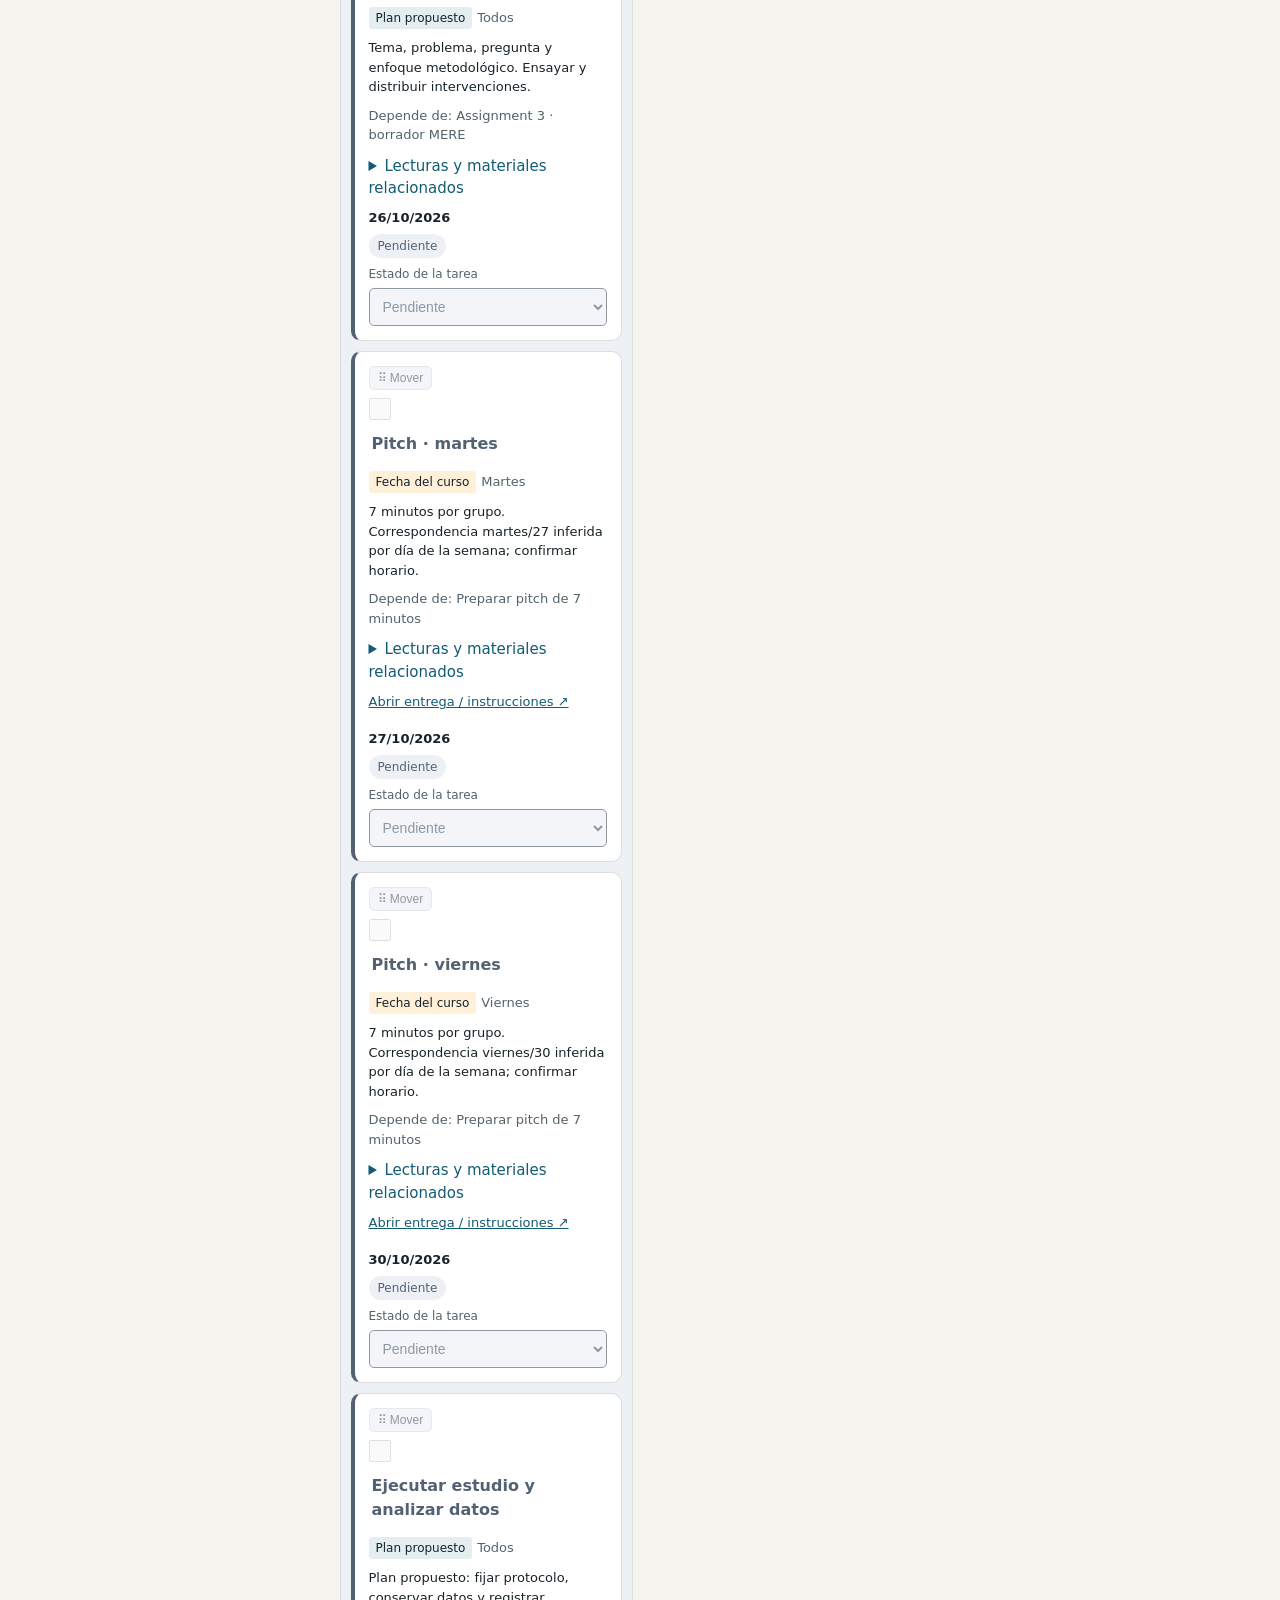
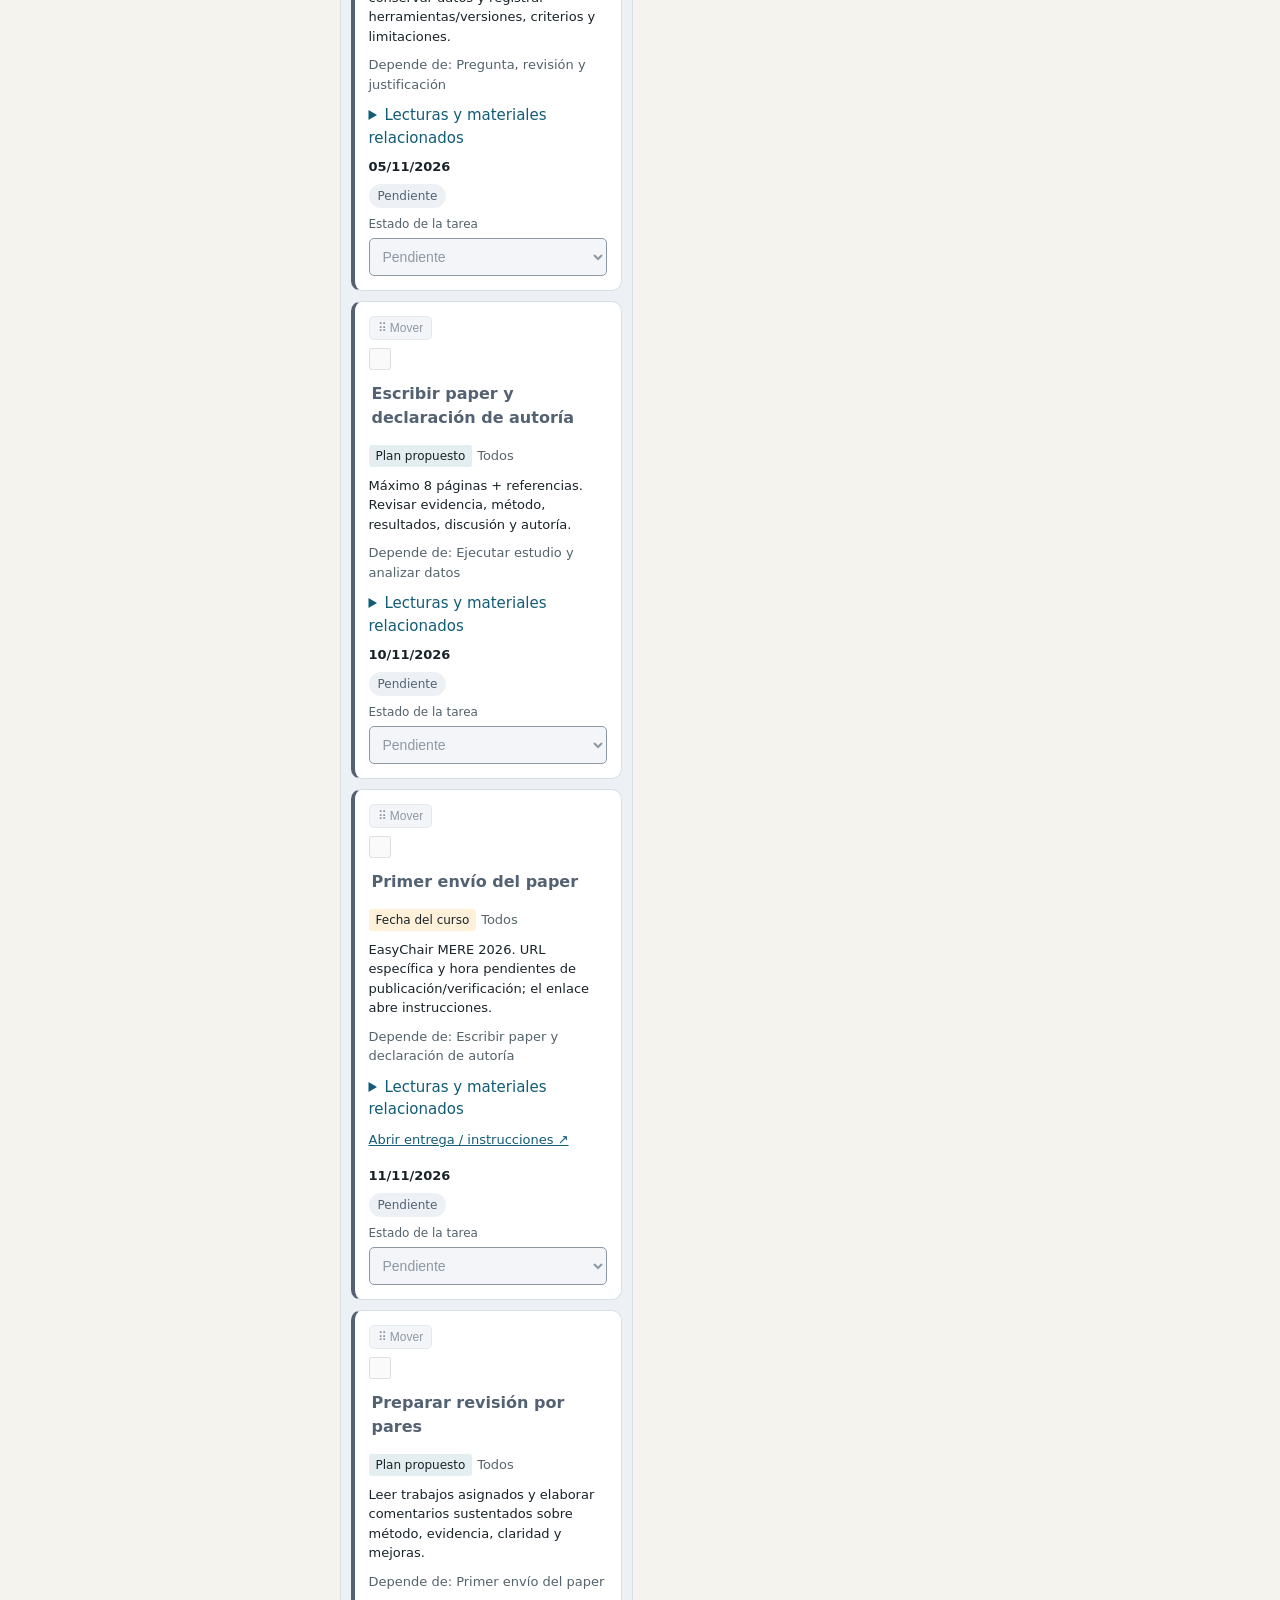
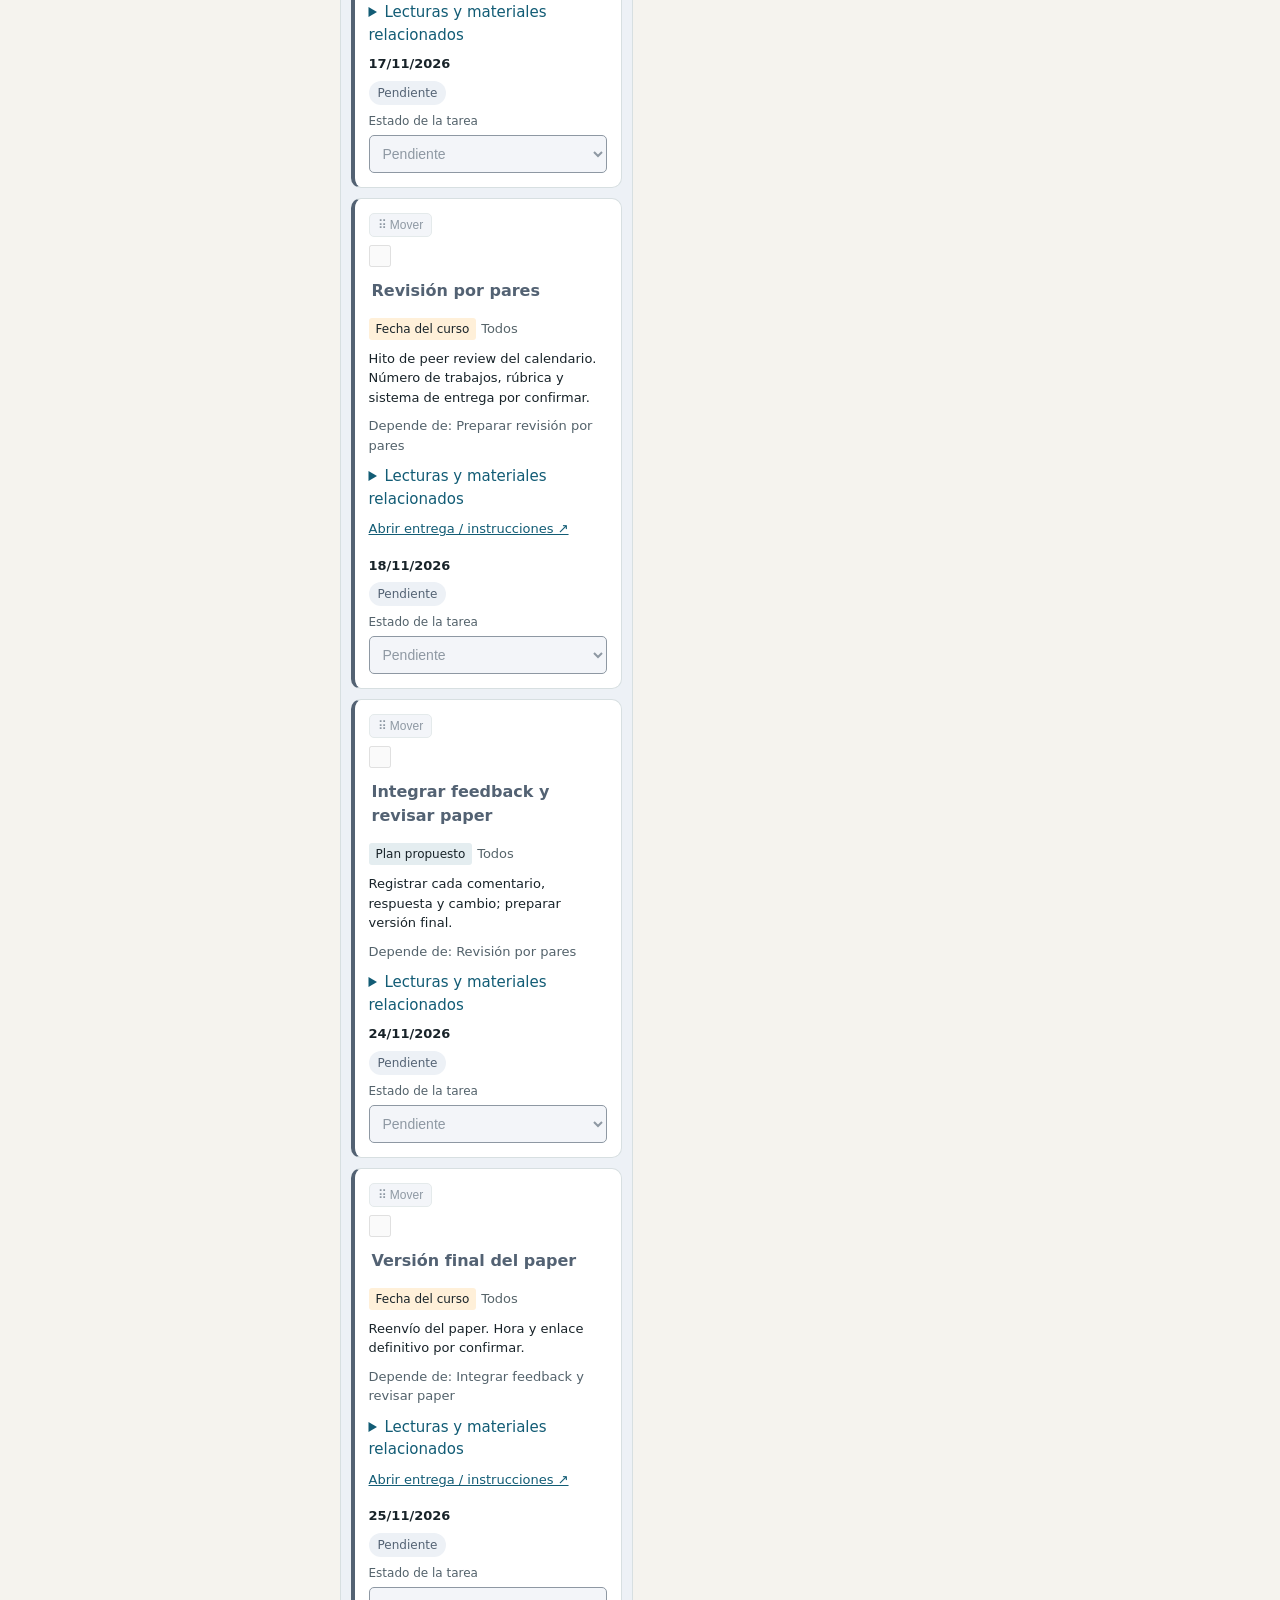
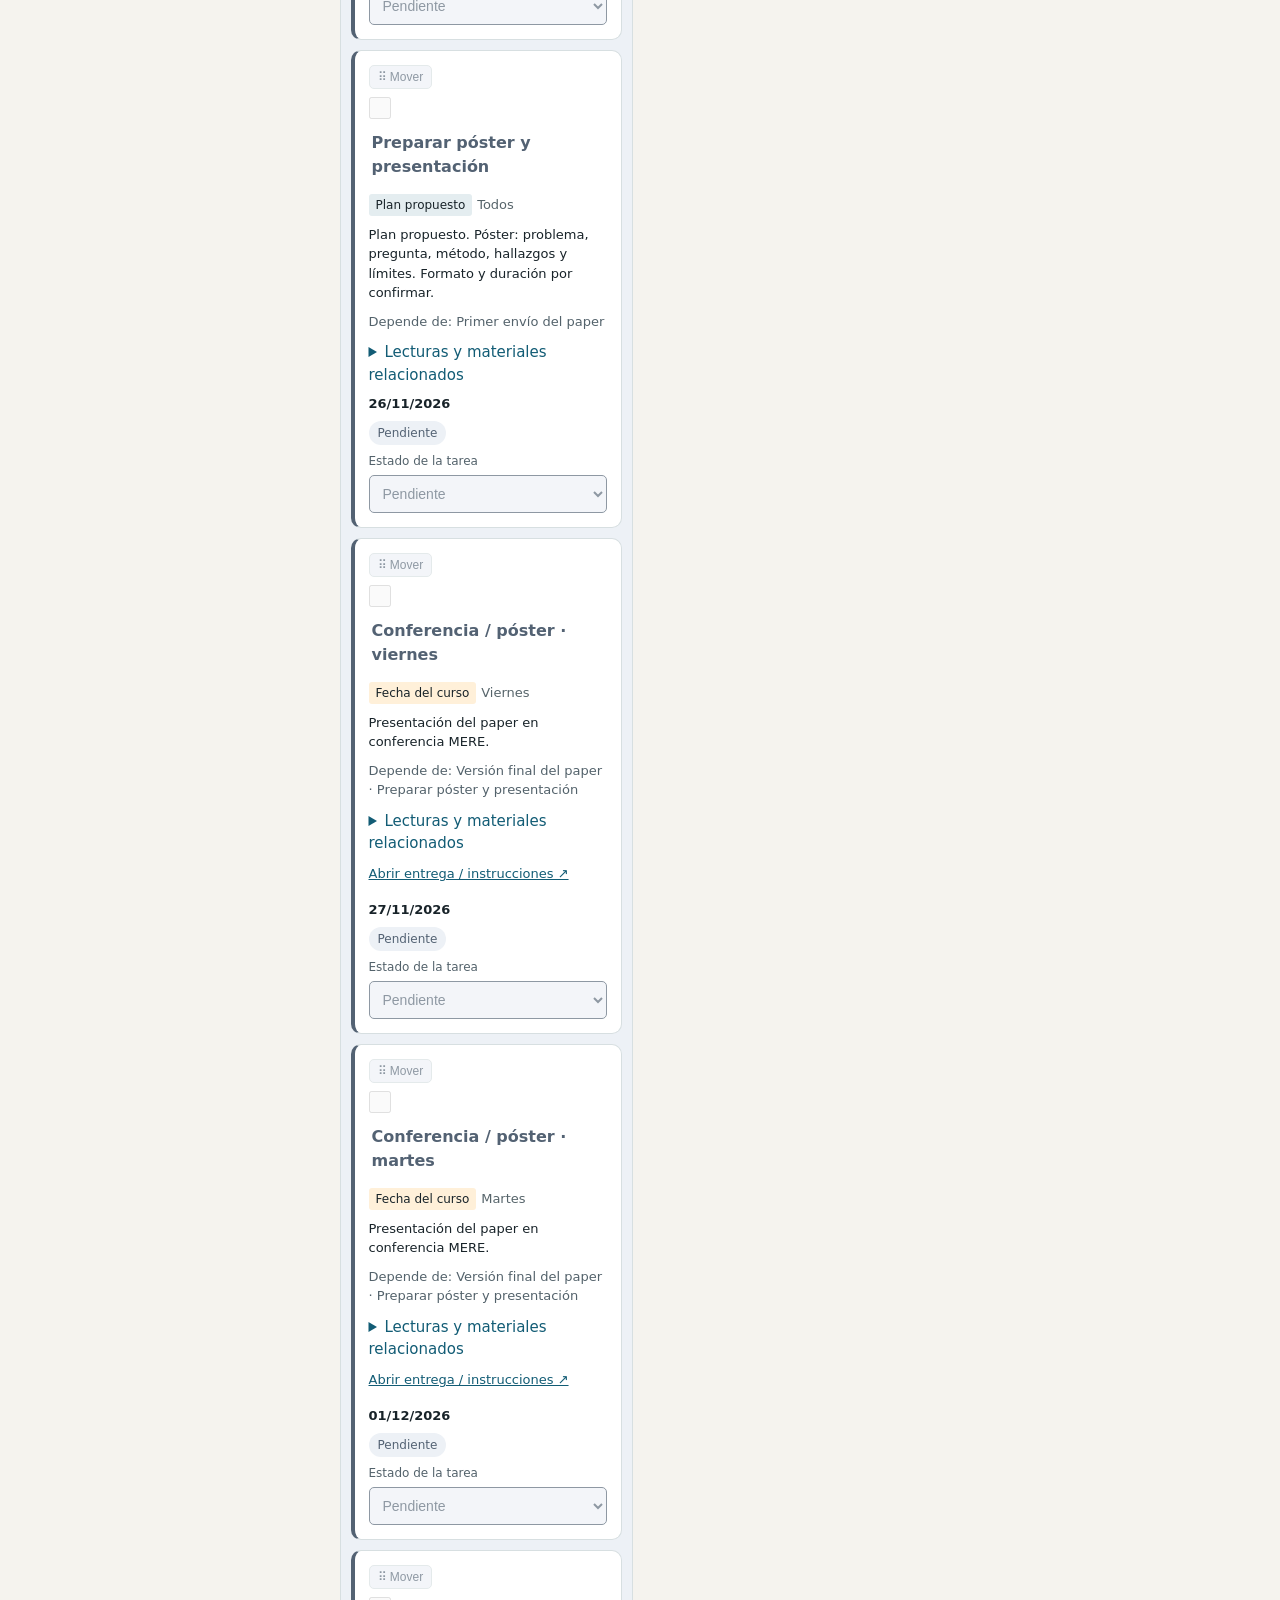
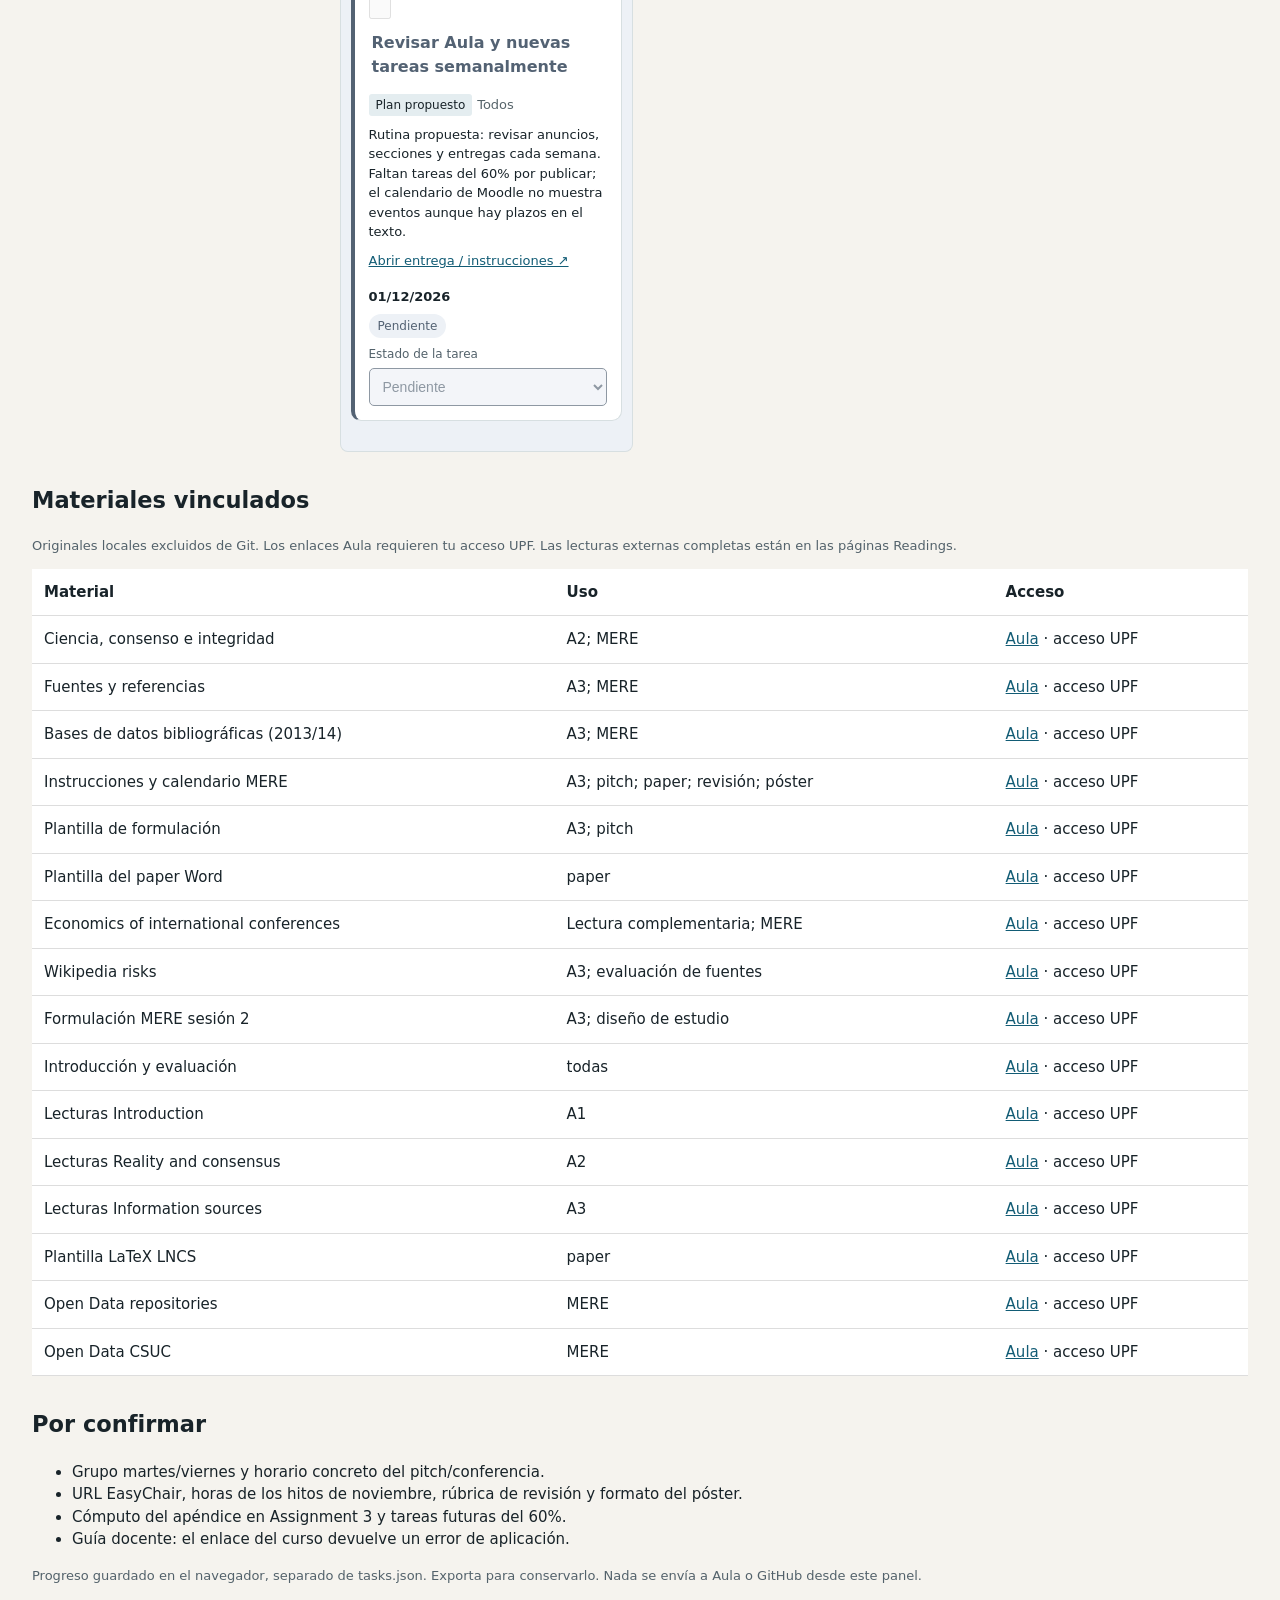
==== commit 33cf57f7: "Add colored Kanban task states and editing lock" ====
--- a/index.html
+++ b/index.html
@@ -2,21 +2,50 @@
 *{box-sizing:border-box}body{margin:0;background:#f5f3ee;color:#182329;font:15px/1.5 system-ui}main{max-width:1400px;margin:auto;padding:32px}h1{font-size:36px;margin:0}h2{margin-top:32px}a{color:#125c75}button,select{padding:9px;border:1px solid #a6b4b9;border-radius:5px;background:white;color:#182329}.intro{max-width:900px}.notice{background:#fff1d9;border-left:4px solid #c97a17;padding:14px;margin:18px 0}.toolbar{display:flex;gap:12px;flex-wrap:wrap;align-items:center}.chart{overflow:auto;background:white;border:1px solid #d7dfe1;margin-top:16px}.row{display:grid;grid-template-columns:320px 1fr;min-width:1150px;border-bottom:1px solid #edf0f1;min-height:35px}.label{padding:6px 12px;border-right:1px solid #d7dfe1}.track{position:relative;background:repeating-linear-gradient(to right,transparent 0,transparent calc(100% / 57 - 1px),#edf0f1 calc(100% / 57 - 1px),#edf0f1 calc(100% / 57))}.bar{position:absolute;top:9px;height:17px;background:#216e82;border-radius:3px;min-width:6px}.bar.official{background:#c6701d;border-radius:0}.bar.done{background:#608864}.tick{position:absolute;font-size:11px;top:6px;white-space:nowrap}.tasks{display:grid;grid-template-columns:repeat(auto-fit,minmax(320px,1fr));gap:14px}.card{background:white;border:1px solid #d7dfe1;padding:18px;border-radius:6px}.card h3{margin:0 0 8px;font-size:17px}.meta{color:#56646a;font-size:13px}.tag{display:inline-block;background:#e4edf0;padding:2px 7px;border-radius:3px;font-size:12px}.official-tag{background:#fff0d9}table{width:100%;border-collapse:collapse;background:white}td,th{text-align:left;border-bottom:1px solid #ddd;padding:12px;vertical-align:top}.small{font-size:13px;color:#53626b}@media(max-width:600px){main{padding:18px}h1{font-size:28px}table{font-size:13px}}@media print{button,select{display:none}.chart{overflow:visible}.tasks{grid-template-columns:1fr 1fr}}
 
 .tasks{display:flex;flex-direction:column;gap:12px}.card{display:grid;grid-template-columns:34px minmax(0,1fr) 210px;gap:18px;padding:20px 24px;border-radius:10px;border-left:4px solid #bcc7cb}.card[data-status="En curso"]{border-left-color:#247696}.card[data-status="Hecho"]{border-left-color:#43855d;background:#f4faf5}.card[data-status="Por confirmar"]{border-left-color:#c98b38}.task-check{width:22px;height:22px;margin:4px 0;accent-color:#43855d;cursor:pointer}.card p{margin:9px 0}.card h3{font-size:18px}.task-side{display:flex;flex-direction:column;align-items:flex-end;gap:12px}.task-side label{display:flex;flex-direction:column;gap:5px;font-size:12px;color:#53626b;width:100%}.task-side select{font-size:14px;width:100%}.date{font-weight:650;font-size:16px}.status-badge{padding:3px 9px;border-radius:20px;font-size:12px;background:#edf0f2}.status-badge.active{background:#e0f0f9;color:#155f81}.status-badge.done{background:#dcefe1;color:#26633c}.status-badge.confirm{background:#fff0d8;color:#855719}.task-filters{display:flex;gap:14px;align-items:center;flex-wrap:wrap;margin-bottom:16px}.task-filters select{min-width:160px}.task-filters .count{margin-left:auto;color:#53626b}.card details{margin-top:10px}.card summary{cursor:pointer;color:#125c75}.resources{font-size:14px}.complete-title{color:#4e6957}@media(max-width:700px){.card{grid-template-columns:26px minmax(0,1fr);gap:12px;padding:16px}.task-side{grid-column:2;align-items:flex-start;flex-direction:row;flex-wrap:wrap}.task-side label{width:auto;min-width:160px}.task-filters .count{margin-left:0}}@media print{.card{break-inside:avoid}.task-filters{display:none}}
-</style><main><p class="small">UPF · 2026–2027 · revisión 13 octubre 2026</p><h1>Research Methods</h1><p class="intro">Entregas, estudio y proyecto MERE en un solo lugar. Los hitos naranjas son fechas del curso; los bloques azules son una propuesta de trabajo. Las tareas vencidas tienen estado sin confirmar.</p><div class="notice"><b>Prioridades:</b> comprobar A1 y equipo/tema; certificado de ética para el 19/10; PDF MERE para el 24/10 a las 23:59. Evaluación: 60% tareas y participación, 40% MERE. No se anuncia examen en las diapositivas de evaluación. Las secciones futuras están bloqueadas.</div><div class="toolbar"><label>Grupo <select id="group"><option>Todos</option><option>Martes</option><option>Viernes</option></select></label><label><input id="only" type="checkbox"> Solo hitos oficiales</label><button id="export">Exportar progreso</button><label>Importar progreso <input type="file" id="import" accept="application/json"></label><a href="README.md">Guía completa y GitHub</a></div><h2>Gantt · 6 octubre a 1 diciembre</h2><p class="small">Selecciona tu grupo para ocultar la otra rama. Fechas sin hora: confirmar en Aula. Para EasyChair, el enlace de tarea abre las instrucciones hasta que se publique la URL de envío.</p><div id="gantt" class="chart"></div><h2>Tareas y entregables</h2><div class="task-filters"><label>Estado <select id="statusFilter"><option>Todos los estados</option><option>Por confirmar</option><option>Pendiente</option><option>En curso</option><option>Hecho</option></select></label><label><input type="checkbox" id="pendingOnly"> Solo pendientes</label><span class="count" id="taskCount"></span></div><div class="tasks" id="tasks"></div><h2>Materiales vinculados</h2><p class="small">Originales locales excluidos de Git. Los enlaces Aula requieren tu acceso UPF. Las lecturas externas completas están en las páginas Readings.</p><table><thead><tr><th>Material</th><th>Uso</th><th>Acceso</th></tr></thead><tbody id="materials"></tbody></table><h2>Por confirmar</h2><ul><li>Grupo martes/viernes y horario concreto del pitch/conferencia.</li><li>URL EasyChair, horas de los hitos de noviembre, rúbrica de revisión y formato del póster.</li><li>Cómputo del apéndice en Assignment 3 y tareas futuras del 60%.</li><li>Guía docente: el enlace del curso devuelve un error de aplicación.</li></ul><p class="small">Progreso guardado en el navegador, separado de tasks.json. Exporta para conservarlo. Nada se envía a Aula o GitHub desde este panel.</p></main><script>
-const DATA={"tasks": [{"id": "A1", "title": "Assignment 1", "start": "2026-10-09", "end": "2026-10-09", "group": "Todos", "official": true, "where": "https://aulaglobal.upf.edu/mod/page/view.php?id=1800753", "resources": ["read-intro"], "depends": "", "detail": "Leer UN capítulo de Eco o de O’Leary y completar el formulario correspondiente. Plazo vencido; comprobar justificante, no asumir que falta.", "status": "Por confirmar"}, {"id": "G-T", "title": "Equipo y tema", "start": "2026-10-06", "end": "2026-10-06", "group": "Martes", "official": true, "where": "https://aulaglobal.upf.edu/mod/url/view.php?id=1800806", "resources": ["mere"], "depends": "", "detail": "Equipo de 4 y registro del tema antes de clase. Comprobar que se hizo.", "status": "Por confirmar"}, {"id": "G-F", "title": "Equipo y tema", "start": "2026-10-09", "end": "2026-10-09", "group": "Viernes", "official": true, "where": "https://aulaglobal.upf.edu/mod/url/view.php?id=1800806", "resources": ["mere"], "depends": "", "detail": "Equipo de 4 y registro del tema antes de clase. Comprobar que se hizo.", "status": "Por confirmar"}, {"id": "E1", "title": "Formación ética y certificado", "start": "2026-10-13", "end": "2026-10-17", "group": "Todos", "official": false, "where": "https://www.upf.edu/web/cirep/training-and-resources", "resources": ["reality", "read-reality"], "depends": "", "detail": "Formación UPF o equivalente previo. Guardar certificado localmente.", "status": "Pendiente"}, {"id": "A2", "title": "Assignment 2 · ética", "start": "2026-10-19", "end": "2026-10-19", "group": "Todos", "official": true, "where": "https://aulaglobal.upf.edu/mod/url/view.php?id=1800759", "resources": ["reality", "read-reality"], "depends": "E1", "detail": "Formulario: certificado, indicar si es de UPF, 1–3 ideas sobre lo que ya sabías y 1–3 sobre lo aprendido. Hora límite no publicada.", "status": "Pendiente"}, {"id": "L1", "title": "3–4 referencias por miembro", "start": "2026-10-13", "end": "2026-10-18", "group": "Todos", "official": false, "where": "", "resources": ["sources", "databases", "read-sources"], "depends": "", "detail": "Registrar referencia, autor del hallazgo, resumen, calidad y relación con la pregunta. Mendeley y APA 7 recomendados.", "status": "Pendiente"}, {"id": "Q1", "title": "Pregunta, revisión y justificación", "start": "2026-10-18", "end": "2026-10-21", "group": "Todos", "official": false, "where": "", "resources": ["session2", "formulation", "mere"], "depends": "L1", "detail": "Definir una pregunta sobre cómo las herramientas IA afectan al trabajo de investigación y una metodología viable.", "status": "Pendiente"}, {"id": "D1", "title": "Redactar y revisar PDF A3", "start": "2026-10-21", "end": "2026-10-23", "group": "Todos", "official": false, "where": "", "resources": ["sources", "formulation", "mere"], "depends": "Q1", "detail": "2 páginas de texto + 1 de referencias; incluir apéndice de contribuciones. Confirmar si el apéndice cuenta dentro del límite.", "status": "Pendiente"}, {"id": "A3", "title": "Assignment 3 · borrador MERE", "start": "2026-10-24", "end": "2026-10-24", "group": "Todos", "official": true, "where": "https://aulaglobal.upf.edu/mod/assign/view.php?id=1800813", "resources": ["mere", "formulation", "sources"], "depends": "D1", "detail": "Hasta 23:59 (hora mostrada en Aula). PDF con preguntas, revisión breve, importancia/originalidad y referencias. Sin envío al revisar el 13/10.", "status": "Pendiente"}, {"id": "P0", "title": "Preparar pitch de 7 minutos", "start": "2026-10-24", "end": "2026-10-26", "group": "Todos", "official": false, "where": "", "resources": ["formulation", "mere"], "depends": "A3", "detail": "Tema, problema, pregunta y enfoque metodológico. Ensayar y distribuir intervenciones.", "status": "Pendiente"}, {"id": "P-T", "title": "Pitch · martes", "start": "2026-10-27", "end": "2026-10-27", "group": "Martes", "official": true, "where": "https://aulaglobal.upf.edu/mod/resource/view.php?id=1800805", "resources": ["mere"], "depends": "P0", "detail": "7 minutos por grupo. Correspondencia martes/27 inferida por día de la semana; confirmar horario.", "status": "Pendiente"}, {"id": "P-F", "title": "Pitch · viernes", "start": "2026-10-30", "end": "2026-10-30", "group": "Viernes", "official": true, "where": "https://aulaglobal.upf.edu/mod/resource/view.php?id=1800805", "resources": ["mere"], "depends": "P0", "detail": "7 minutos por grupo. Correspondencia viernes/30 inferida por día de la semana; confirmar horario.", "status": "Pendiente"}, {"id": "M1", "title": "Ejecutar estudio y analizar datos", "start": "2026-10-28", "end": "2026-11-05", "group": "Todos", "official": false, "where": "", "resources": ["session2", "formulation"], "depends": "Q1", "detail": "Plan propuesto: fijar protocolo, conservar datos y registrar herramientas/versiones, criterios y limitaciones.", "status": "Pendiente"}, {"id": "M2", "title": "Escribir paper y declaración de autoría", "start": "2026-11-05", "end": "2026-11-10", "group": "Todos", "official": false, "where": "", "resources": ["word", "latex", "mere"], "depends": "M1", "detail": "Máximo 8 páginas + referencias. Revisar evidencia, método, resultados, discusión y autoría.", "status": "Pendiente"}, {"id": "M3", "title": "Primer envío del paper", "start": "2026-11-11", "end": "2026-11-11", "group": "Todos", "official": true, "where": "https://aulaglobal.upf.edu/mod/resource/view.php?id=1800805", "resources": ["mere", "word", "latex"], "depends": "M2", "detail": "EasyChair MERE 2026. URL específica y hora pendientes de publicación/verificación; el enlace abre instrucciones.", "status": "Pendiente"}, {"id": "R1", "title": "Preparar revisión por pares", "start": "2026-11-12", "end": "2026-11-17", "group": "Todos", "official": false, "where": "", "resources": ["mere"], "depends": "M3", "detail": "Leer trabajos asignados y elaborar comentarios sustentados sobre método, evidencia, claridad y mejoras.", "status": "Pendiente"}, {"id": "R2", "title": "Revisión por pares", "start": "2026-11-18", "end": "2026-11-18", "group": "Todos", "official": true, "where": "https://aulaglobal.upf.edu/mod/resource/view.php?id=1800805", "resources": ["mere"], "depends": "R1", "detail": "Hito de peer review del calendario. Número de trabajos, rúbrica y sistema de entrega por confirmar.", "status": "Pendiente"}, {"id": "F1", "title": "Integrar feedback y revisar paper", "start": "2026-11-19", "end": "2026-11-24", "group": "Todos", "official": false, "where": "", "resources": ["mere", "word", "latex"], "depends": "R2", "detail": "Registrar cada comentario, respuesta y cambio; preparar versión final.", "status": "Pendiente"}, {"id": "F2", "title": "Versión final del paper", "start": "2026-11-25", "end": "2026-11-25", "group": "Todos", "official": true, "where": "https://aulaglobal.upf.edu/mod/resource/view.php?id=1800805", "resources": ["mere"], "depends": "F1", "detail": "Reenvío del paper. Hora y enlace definitivo por confirmar.", "status": "Pendiente"}, {"id": "C1", "title": "Preparar póster y presentación", "start": "2026-11-20", "end": "2026-11-26", "group": "Todos", "official": false, "where": "", "resources": ["mere"], "depends": "M3", "detail": "Plan propuesto. Póster: problema, pregunta, método, hallazgos y límites. Formato y duración por confirmar.", "status": "Pendiente"}, {"id": "C-F", "title": "Conferencia / póster · viernes", "start": "2026-11-27", "end": "2026-11-27", "group": "Viernes", "official": true, "where": "https://aulaglobal.upf.edu/mod/resource/view.php?id=1800805", "resources": ["mere"], "depends": "F2;C1", "detail": "Presentación del paper en conferencia MERE.", "status": "Pendiente"}, {"id": "C-T", "title": "Conferencia / póster · martes", "start": "2026-12-01", "end": "2026-12-01", "group": "Martes", "official": true, "where": "https://aulaglobal.upf.edu/mod/resource/view.php?id=1800805", "resources": ["mere"], "depends": "F2;C1", "detail": "Presentación del paper en conferencia MERE.", "status": "Pendiente"}, {"id": "U1", "title": "Revisar Aula y nuevas tareas semanalmente", "start": "2026-10-13", "end": "2026-12-01", "group": "Todos", "official": false, "where": "https://aulaglobal.upf.edu/course/view.php?id=95580", "resources": [], "depends": "", "detail": "Rutina propuesta: revisar anuncios, secciones y entregas cada semana. Faltan tareas del 60% por publicar; el calendario de Moodle no muestra eventos aunque hay plazos en el texto.", "status": "Pendiente"}], "materials": [{"id": "reality", "title": "Ciencia, consenso e integridad", "url": "https://aulaglobal.upf.edu/mod/resource/view.php?id=1800755", "path": "materials/originals/RM-reality-consensus.pdf", "related": "A2; MERE", "sha256": "038f943666330471fb2d95b360435405296c3234327cb9220190858bcc6bcb91", "downloaded": true}, {"id": "sources", "title": "Fuentes y referencias", "url": "https://aulaglobal.upf.edu/mod/resource/view.php?id=1800762", "path": "materials/originals/Information-sources.pdf", "related": "A3; MERE", "sha256": "02d1af70630c2808dfd01f5ba93afe6f8ef6f42ce48a89f14a50c8fbf2c1ec9b", "downloaded": true}, {"id": "databases", "title": "Bases de datos bibliográficas (2013/14)", "url": "https://aulaglobal.upf.edu/mod/resource/view.php?id=1800763", "path": "materials/originals/bd_DTIC_2013_14.pdf", "related": "A3; MERE", "sha256": "fab0b435f28788e0eaabc335ef9083d5907f7cc4d16efffa4617a8fa89790a8e", "downloaded": true}, {"id": "mere", "title": "Instrucciones y calendario MERE", "url": "https://aulaglobal.upf.edu/mod/resource/view.php?id=1800805", "path": "materials/originals/Intro Class-The Meta-Research Assignment.pdf", "related": "A3; pitch; paper; revisión; póster", "sha256": "8f432f1298edbc085cc86d471ac1ddfbbba8f2aa808d46be7f7154c3713d3c0c", "downloaded": true}, {"id": "formulation", "title": "Plantilla de formulación", "url": "https://aulaglobal.upf.edu/mod/resource/view.php?id=1800810", "path": "materials/originals/Final Project Formulation Template.pptx", "related": "A3; pitch", "sha256": "34bd6f4f7eda70f1550d22d77d5a29c32035b7f8fd97144b95697e69e698844a", "downloaded": true}, {"id": "word", "title": "Plantilla del paper Word", "url": "https://aulaglobal.upf.edu/mod/resource/view.php?id=1800811", "path": "materials/originals/template for MetaResearch assignment.doc", "related": "paper", "sha256": "32eea4f459b0a8212d2289a0b2fee59bdae8d375c3430e560b428b3025ea7d18", "downloaded": true}, {"id": "olsen", "title": "Economics of international conferences", "url": "https://aulaglobal.upf.edu/mod/page/view.php?id=1800770", "path": "materials/originals/olsen_04.pdf", "related": "Lectura complementaria; MERE", "sha256": "07f9878bbb921fbfa4f7596fcf22a9d0524aa5e35735454f70660ccd0c33a015", "downloaded": true}, {"id": "denning", "title": "Wikipedia risks", "url": "https://aulaglobal.upf.edu/mod/page/view.php?id=1800770", "path": "materials/originals/denning_05b.pdf", "related": "A3; evaluación de fuentes", "sha256": "0d0a5814154184a0bbd5c70a68ff01af4fc62ede6f150e557f6a7c072bb88e5f", "downloaded": true}, {"id": "session2", "title": "Formulación MERE sesión 2", "url": "https://aulaglobal.upf.edu/mod/url/view.php?id=1800808", "path": "materials/originals/mere-session2.pdf", "related": "A3; diseño de estudio", "sha256": "8df501ad293a51ede5ab749753f2f98441adb0cbf86fa8a86ac7b52d5cc0a2ae", "downloaded": true}, {"id": "intro", "title": "Introducción y evaluación", "url": "https://aulaglobal.upf.edu/mod/url/view.php?id=1800751", "path": "", "related": "todas", "downloaded": false}, {"id": "read-intro", "title": "Lecturas Introduction", "url": "https://aulaglobal.upf.edu/mod/page/view.php?id=1800752", "path": "", "related": "A1", "downloaded": false}, {"id": "read-reality", "title": "Lecturas Reality and consensus", "url": "https://aulaglobal.upf.edu/mod/page/view.php?id=1800757", "path": "", "related": "A2", "downloaded": false}, {"id": "read-sources", "title": "Lecturas Information sources", "url": "https://aulaglobal.upf.edu/mod/page/view.php?id=1800770", "path": "", "related": "A3", "downloaded": false}, {"id": "latex", "title": "Plantilla LaTeX LNCS", "url": "https://aulaglobal.upf.edu/mod/url/view.php?id=1800812", "path": "", "related": "paper", "downloaded": false}, {"id": "data", "title": "Open Data repositories", "url": "https://aulaglobal.upf.edu/mod/url/view.php?id=1800764", "path": "", "related": "MERE", "downloaded": false}, {"id": "csuc", "title": "Open Data CSUC", "url": "https://aulaglobal.upf.edu/mod/url/view.php?id=1800765", "path": "", "related": "MERE", "downloaded": false}]};const key='upf-rm-2026-progress';let progress={};try{progress=JSON.parse(localStorage.getItem(key)||'{}')}catch{};const $=id=>document.getElementById(id),esc=s=>String(s).replace(/[&<>"']/g,c=>({'&':'&amp;','<':'&lt;','>':'&gt;','"':'&quot;',"'":'&#39;'}[c]));const origin=Date.parse('2026-10-06T00:00:00Z'),day=s=>(Date.parse(s+'T00:00:00Z')-origin)/86400000;
+
+:root{--confirm:#94600c;--confirm-bg:#fff4d9;--pending:#536273;--pending-bg:#edf1f6;--active:#126791;--active-bg:#e4f3fc;--done:#286b43;--done-bg:#e7f5eb;--focus:#125c75;--paper:#fff;--line:#d7dfe1;--error:#a82e31}
+html,body{overflow-x:clip}.card[data-status="Por confirmar"],.column[data-status="Por confirmar"]{--status:var(--confirm);--status-bg:var(--confirm-bg)}.card[data-status="Pendiente"],.column[data-status="Pendiente"]{--status:var(--pending);--status-bg:var(--pending-bg)}.card[data-status="En curso"],.column[data-status="En curso"]{--status:var(--active);--status-bg:var(--active-bg)}.card[data-status="Hecho"],.column[data-status="Hecho"]{--status:var(--done);--status-bg:var(--done-bg)}
+.card[data-status]{border-left-color:var(--status);background:var(--paper)}.card .status-badge{background:var(--status-bg);color:var(--status)}.card select{border-color:var(--status);color:var(--status);background:var(--status-bg)}button:hover{background:var(--pending-bg)}button:active{transform:translateY(1px)}:focus-visible{outline:3px solid var(--focus);outline-offset:3px}button:disabled,select:disabled,input:disabled{opacity:.65;cursor:not-allowed}.access{display:flex;gap:12px;align-items:center;flex-wrap:wrap;padding:14px 18px;background:var(--paper);border:1px solid var(--line);border-radius:8px;margin:16px 0}.access p{margin:0}.access input{padding:9px;border:1px solid var(--line);border-radius:5px;max-width:170px}.error{color:var(--error)}.view-controls{display:flex;gap:6px}.view-controls button[aria-pressed="true"]{background:var(--focus);color:var(--paper)}.kanban{display:grid;grid-template-columns:repeat(4,minmax(0,1fr));gap:14px;align-items:start}.column{border:1px solid var(--line);border-top:4px solid var(--status);border-radius:8px;background:var(--status-bg);padding:10px;min-width:0}.column h3{margin:4px 3px 14px;color:var(--status);font-size:16px;display:flex;justify-content:space-between}.dropzone{min-height:140px;display:flex;flex-direction:column;gap:10px;padding-bottom:20px}.column.over{outline:3px dashed var(--status);outline-offset:2px}.kanban .card{display:flex;flex-direction:column;gap:8px;padding:14px;min-width:0}.kanban .card h3{font-size:16px;overflow-wrap:anywhere}.kanban .task-side{align-items:flex-start;gap:7px}.kanban .task-side label{width:100%}.kanban .task-check{margin:0}.kanban .card p{font-size:13px}.kanban .date{font-size:13px}.drag-handle{color:var(--status);font-size:12px;cursor:grab;touch-action:none;align-self:flex-start;border:1px solid var(--line);background:var(--status-bg);padding:4px 8px}.card.dragging{opacity:.45}.empty{font-size:13px;color:var(--pending);padding:16px 5px}.task-filters{scroll-margin-top:20px}.access-status{font-weight:600}.card .task-check{accent-color:var(--status)}.table-wrap{overflow:auto}#noticeMessage{min-height:24px}body.is-dragging{user-select:none}
+@media(max-width:1000px){.kanban{grid-template-columns:repeat(2,minmax(0,1fr))}}@media(max-width:600px){.kanban{grid-template-columns:minmax(0,1fr)}.access{gap:8px}.access form{display:flex;flex-wrap:wrap;gap:8px}.toolbar{align-items:flex-start}.toolbar input[type=file]{max-width:230px}h1,h2{overflow-wrap:anywhere}.task-filters .count{width:100%;margin-left:0}.task-filters select{min-width:0}main{min-width:0}}
+[hidden]{display:none!important}.tasks .drag-handle{display:none}.kanban .drag-handle{display:block}
+</style><main><p class="small">UPF · 2026–2027 · revisión 13 octubre 2026</p><h1>Research Methods</h1><p class="intro">Entregas, estudio y proyecto MERE en un solo lugar. Los hitos naranjas son fechas del curso; los bloques azules son una propuesta de trabajo. Las tareas vencidas tienen estado sin confirmar.</p><div class="notice"><b>Prioridades:</b> comprobar A1 y equipo/tema; certificado de ética para el 19/10; PDF MERE para el 24/10 a las 23:59. Evaluación: 60% tareas y participación, 40% MERE. No se anuncia examen en las diapositivas de evaluación. Las secciones futuras están bloqueadas.</div><div class="toolbar"><label>Grupo <select id="group"><option>Todos</option><option>Martes</option><option>Viernes</option></select></label><label><input id="only" type="checkbox"> Solo hitos oficiales</label><button id="export">Exportar progreso</button><label>Importar progreso <input type="file" id="import" accept="application/json"></label><a href="README.md">Guía completa y GitHub</a></div><section class="access" aria-label="Acceso de edición"><span id="accessStatus" class="access-status">Solo lectura</span><form id="unlockForm"><label>Clave de edición <input id="accessKey" type="password" autocomplete="off" required></label> <button id="unlock" type="submit">Desbloquear</button></form><button id="lock" hidden>Bloquear edición</button><p class="small">Los cambios quedan en este navegador.</p><span id="accessMessage" role="status"></span></section><h2>Gantt · 6 octubre a 1 diciembre</h2><p class="small">Selecciona tu grupo para ocultar la otra rama. Fechas sin hora: confirmar en Aula. Para EasyChair, el enlace de tarea abre las instrucciones hasta que se publique la URL de envío.</p><div id="gantt" class="chart"></div><h2>Tareas y entregables</h2><div class="task-filters"><div class="view-controls" aria-label="Vista de tareas"><button id="boardView" aria-pressed="true">Kanban</button><button id="listView" aria-pressed="false">Lista</button></div><label>Estado <select id="statusFilter"><option>Todos los estados</option><option>Por confirmar</option><option>Pendiente</option><option>En curso</option><option>Hecho</option></select></label><label><input type="checkbox" id="pendingOnly"> Solo pendientes</label><span class="count" id="taskCount"></span></div><p id="noticeMessage" class="small" role="status">Desbloquea la edición para arrastrar tarjetas o cambiar estados.</p><div id="board" class="kanban"></div><div class="tasks" id="tasks" hidden></div><h2>Materiales vinculados</h2><p class="small">Originales locales excluidos de Git. Los enlaces Aula requieren tu acceso UPF. Las lecturas externas completas están en las páginas Readings.</p><div class="table-wrap"><table><thead><tr><th>Material</th><th>Uso</th><th>Acceso</th></tr></thead><tbody id="materials"></tbody></table></div><h2>Por confirmar</h2><ul><li>Grupo martes/viernes y horario concreto del pitch/conferencia.</li><li>URL EasyChair, horas de los hitos de noviembre, rúbrica de revisión y formato del póster.</li><li>Cómputo del apéndice en Assignment 3 y tareas futuras del 60%.</li><li>Guía docente: el enlace del curso devuelve un error de aplicación.</li></ul><p class="small">Progreso guardado en el navegador, separado de tasks.json. Exporta para conservarlo. Nada se envía a Aula o GitHub desde este panel.</p></main><script>
+const DATA={"tasks": [{"id": "A1", "title": "Assignment 1", "start": "2026-10-09", "end": "2026-10-09", "group": "Todos", "official": true, "where": "https://aulaglobal.upf.edu/mod/page/view.php?id=1800753", "resources": ["read-intro"], "depends": "", "detail": "Leer UN capítulo de Eco o de O’Leary y completar el formulario correspondiente. Plazo vencido; comprobar justificante, no asumir que falta.", "status": "Por confirmar"}, {"id": "G-T", "title": "Equipo y tema", "start": "2026-10-06", "end": "2026-10-06", "group": "Martes", "official": true, "where": "https://aulaglobal.upf.edu/mod/url/view.php?id=1800806", "resources": ["mere"], "depends": "", "detail": "Equipo de 4 y registro del tema antes de clase. Comprobar que se hizo.", "status": "Por confirmar"}, {"id": "G-F", "title": "Equipo y tema", "start": "2026-10-09", "end": "2026-10-09", "group": "Viernes", "official": true, "where": "https://aulaglobal.upf.edu/mod/url/view.php?id=1800806", "resources": ["mere"], "depends": "", "detail": "Equipo de 4 y registro del tema antes de clase. Comprobar que se hizo.", "status": "Por confirmar"}, {"id": "E1", "title": "Formación ética y certificado", "start": "2026-10-13", "end": "2026-10-17", "group": "Todos", "official": false, "where": "https://www.upf.edu/web/cirep/training-and-resources", "resources": ["reality", "read-reality"], "depends": "", "detail": "Formación UPF o equivalente previo. Guardar certificado localmente.", "status": "Pendiente"}, {"id": "A2", "title": "Assignment 2 · ética", "start": "2026-10-19", "end": "2026-10-19", "group": "Todos", "official": true, "where": "https://aulaglobal.upf.edu/mod/url/view.php?id=1800759", "resources": ["reality", "read-reality"], "depends": "E1", "detail": "Formulario: certificado, indicar si es de UPF, 1–3 ideas sobre lo que ya sabías y 1–3 sobre lo aprendido. Hora límite no publicada.", "status": "Pendiente"}, {"id": "L1", "title": "3–4 referencias por miembro", "start": "2026-10-13", "end": "2026-10-18", "group": "Todos", "official": false, "where": "", "resources": ["sources", "databases", "read-sources"], "depends": "", "detail": "Registrar referencia, autor del hallazgo, resumen, calidad y relación con la pregunta. Mendeley y APA 7 recomendados.", "status": "Pendiente"}, {"id": "Q1", "title": "Pregunta, revisión y justificación", "start": "2026-10-18", "end": "2026-10-21", "group": "Todos", "official": false, "where": "", "resources": ["session2", "formulation", "mere"], "depends": "L1", "detail": "Definir una pregunta sobre cómo las herramientas IA afectan al trabajo de investigación y una metodología viable.", "status": "Pendiente"}, {"id": "D1", "title": "Redactar y revisar PDF A3", "start": "2026-10-21", "end": "2026-10-23", "group": "Todos", "official": false, "where": "", "resources": ["sources", "formulation", "mere"], "depends": "Q1", "detail": "2 páginas de texto + 1 de referencias; incluir apéndice de contribuciones. Confirmar si el apéndice cuenta dentro del límite.", "status": "Pendiente"}, {"id": "A3", "title": "Assignment 3 · borrador MERE", "start": "2026-10-24", "end": "2026-10-24", "group": "Todos", "official": true, "where": "https://aulaglobal.upf.edu/mod/assign/view.php?id=1800813", "resources": ["mere", "formulation", "sources"], "depends": "D1", "detail": "Hasta 23:59 (hora mostrada en Aula). PDF con preguntas, revisión breve, importancia/originalidad y referencias. Sin envío al revisar el 13/10.", "status": "Pendiente"}, {"id": "P0", "title": "Preparar pitch de 7 minutos", "start": "2026-10-24", "end": "2026-10-26", "group": "Todos", "official": false, "where": "", "resources": ["formulation", "mere"], "depends": "A3", "detail": "Tema, problema, pregunta y enfoque metodológico. Ensayar y distribuir intervenciones.", "status": "Pendiente"}, {"id": "P-T", "title": "Pitch · martes", "start": "2026-10-27", "end": "2026-10-27", "group": "Martes", "official": true, "where": "https://aulaglobal.upf.edu/mod/resource/view.php?id=1800805", "resources": ["mere"], "depends": "P0", "detail": "7 minutos por grupo. Correspondencia martes/27 inferida por día de la semana; confirmar horario.", "status": "Pendiente"}, {"id": "P-F", "title": "Pitch · viernes", "start": "2026-10-30", "end": "2026-10-30", "group": "Viernes", "official": true, "where": "https://aulaglobal.upf.edu/mod/resource/view.php?id=1800805", "resources": ["mere"], "depends": "P0", "detail": "7 minutos por grupo. Correspondencia viernes/30 inferida por día de la semana; confirmar horario.", "status": "Pendiente"}, {"id": "M1", "title": "Ejecutar estudio y analizar datos", "start": "2026-10-28", "end": "2026-11-05", "group": "Todos", "official": false, "where": "", "resources": ["session2", "formulation"], "depends": "Q1", "detail": "Plan propuesto: fijar protocolo, conservar datos y registrar herramientas/versiones, criterios y limitaciones.", "status": "Pendiente"}, {"id": "M2", "title": "Escribir paper y declaración de autoría", "start": "2026-11-05", "end": "2026-11-10", "group": "Todos", "official": false, "where": "", "resources": ["word", "latex", "mere"], "depends": "M1", "detail": "Máximo 8 páginas + referencias. Revisar evidencia, método, resultados, discusión y autoría.", "status": "Pendiente"}, {"id": "M3", "title": "Primer envío del paper", "start": "2026-11-11", "end": "2026-11-11", "group": "Todos", "official": true, "where": "https://aulaglobal.upf.edu/mod/resource/view.php?id=1800805", "resources": ["mere", "word", "latex"], "depends": "M2", "detail": "EasyChair MERE 2026. URL específica y hora pendientes de publicación/verificación; el enlace abre instrucciones.", "status": "Pendiente"}, {"id": "R1", "title": "Preparar revisión por pares", "start": "2026-11-12", "end": "2026-11-17", "group": "Todos", "official": false, "where": "", "resources": ["mere"], "depends": "M3", "detail": "Leer trabajos asignados y elaborar comentarios sustentados sobre método, evidencia, claridad y mejoras.", "status": "Pendiente"}, {"id": "R2", "title": "Revisión por pares", "start": "2026-11-18", "end": "2026-11-18", "group": "Todos", "official": true, "where": "https://aulaglobal.upf.edu/mod/resource/view.php?id=1800805", "resources": ["mere"], "depends": "R1", "detail": "Hito de peer review del calendario. Número de trabajos, rúbrica y sistema de entrega por confirmar.", "status": "Pendiente"}, {"id": "F1", "title": "Integrar feedback y revisar paper", "start": "2026-11-19", "end": "2026-11-24", "group": "Todos", "official": false, "where": "", "resources": ["mere", "word", "latex"], "depends": "R2", "detail": "Registrar cada comentario, respuesta y cambio; preparar versión final.", "status": "Pendiente"}, {"id": "F2", "title": "Versión final del paper", "start": "2026-11-25", "end": "2026-11-25", "group": "Todos", "official": true, "where": "https://aulaglobal.upf.edu/mod/resource/view.php?id=1800805", "resources": ["mere"], "depends": "F1", "detail": "Reenvío del paper. Hora y enlace definitivo por confirmar.", "status": "Pendiente"}, {"id": "C1", "title": "Preparar póster y presentación", "start": "2026-11-20", "end": "2026-11-26", "group": "Todos", "official": false, "where": "", "resources": ["mere"], "depends": "M3", "detail": "Plan propuesto. Póster: problema, pregunta, método, hallazgos y límites. Formato y duración por confirmar.", "status": "Pendiente"}, {"id": "C-F", "title": "Conferencia / póster · viernes", "start": "2026-11-27", "end": "2026-11-27", "group": "Viernes", "official": true, "where": "https://aulaglobal.upf.edu/mod/resource/view.php?id=1800805", "resources": ["mere"], "depends": "F2;C1", "detail": "Presentación del paper en conferencia MERE.", "status": "Pendiente"}, {"id": "C-T", "title": "Conferencia / póster · martes", "start": "2026-12-01", "end": "2026-12-01", "group": "Martes", "official": true, "where": "https://aulaglobal.upf.edu/mod/resource/view.php?id=1800805", "resources": ["mere"], "depends": "F2;C1", "detail": "Presentación del paper en conferencia MERE.", "status": "Pendiente"}, {"id": "U1", "title": "Revisar Aula y nuevas tareas semanalmente", "start": "2026-10-13", "end": "2026-12-01", "group": "Todos", "official": false, "where": "https://aulaglobal.upf.edu/course/view.php?id=95580", "resources": [], "depends": "", "detail": "Rutina propuesta: revisar anuncios, secciones y entregas cada semana. Faltan tareas del 60% por publicar; el calendario de Moodle no muestra eventos aunque hay plazos en el texto.", "status": "Pendiente"}], "materials": [{"id": "reality", "title": "Ciencia, consenso e integridad", "url": "https://aulaglobal.upf.edu/mod/resource/view.php?id=1800755", "path": "materials/originals/RM-reality-consensus.pdf", "related": "A2; MERE", "sha256": "038f943666330471fb2d95b360435405296c3234327cb9220190858bcc6bcb91", "downloaded": true}, {"id": "sources", "title": "Fuentes y referencias", "url": "https://aulaglobal.upf.edu/mod/resource/view.php?id=1800762", "path": "materials/originals/Information-sources.pdf", "related": "A3; MERE", "sha256": "02d1af70630c2808dfd01f5ba93afe6f8ef6f42ce48a89f14a50c8fbf2c1ec9b", "downloaded": true}, {"id": "databases", "title": "Bases de datos bibliográficas (2013/14)", "url": "https://aulaglobal.upf.edu/mod/resource/view.php?id=1800763", "path": "materials/originals/bd_DTIC_2013_14.pdf", "related": "A3; MERE", "sha256": "fab0b435f28788e0eaabc335ef9083d5907f7cc4d16efffa4617a8fa89790a8e", "downloaded": true}, {"id": "mere", "title": "Instrucciones y calendario MERE", "url": "https://aulaglobal.upf.edu/mod/resource/view.php?id=1800805", "path": "materials/originals/Intro Class-The Meta-Research Assignment.pdf", "related": "A3; pitch; paper; revisión; póster", "sha256": "8f432f1298edbc085cc86d471ac1ddfbbba8f2aa808d46be7f7154c3713d3c0c", "downloaded": true}, {"id": "formulation", "title": "Plantilla de formulación", "url": "https://aulaglobal.upf.edu/mod/resource/view.php?id=1800810", "path": "materials/originals/Final Project Formulation Template.pptx", "related": "A3; pitch", "sha256": "34bd6f4f7eda70f1550d22d77d5a29c32035b7f8fd97144b95697e69e698844a", "downloaded": true}, {"id": "word", "title": "Plantilla del paper Word", "url": "https://aulaglobal.upf.edu/mod/resource/view.php?id=1800811", "path": "materials/originals/template for MetaResearch assignment.doc", "related": "paper", "sha256": "32eea4f459b0a8212d2289a0b2fee59bdae8d375c3430e560b428b3025ea7d18", "downloaded": true}, {"id": "olsen", "title": "Economics of international conferences", "url": "https://aulaglobal.upf.edu/mod/page/view.php?id=1800770", "path": "materials/originals/olsen_04.pdf", "related": "Lectura complementaria; MERE", "sha256": "07f9878bbb921fbfa4f7596fcf22a9d0524aa5e35735454f70660ccd0c33a015", "downloaded": true}, {"id": "denning", "title": "Wikipedia risks", "url": "https://aulaglobal.upf.edu/mod/page/view.php?id=1800770", "path": "materials/originals/denning_05b.pdf", "related": "A3; evaluación de fuentes", "sha256": "0d0a5814154184a0bbd5c70a68ff01af4fc62ede6f150e557f6a7c072bb88e5f", "downloaded": true}, {"id": "session2", "title": "Formulación MERE sesión 2", "url": "https://aulaglobal.upf.edu/mod/url/view.php?id=1800808", "path": "materials/originals/mere-session2.pdf", "related": "A3; diseño de estudio", "sha256": "8df501ad293a51ede5ab749753f2f98441adb0cbf86fa8a86ac7b52d5cc0a2ae", "downloaded": true}, {"id": "intro", "title": "Introducción y evaluación", "url": "https://aulaglobal.upf.edu/mod/url/view.php?id=1800751", "path": "", "related": "todas", "downloaded": false}, {"id": "read-intro", "title": "Lecturas Introduction", "url": "https://aulaglobal.upf.edu/mod/page/view.php?id=1800752", "path": "", "related": "A1", "downloaded": false}, {"id": "read-reality", "title": "Lecturas Reality and consensus", "url": "https://aulaglobal.upf.edu/mod/page/view.php?id=1800757", "path": "", "related": "A2", "downloaded": false}, {"id": "read-sources", "title": "Lecturas Information sources", "url": "https://aulaglobal.upf.edu/mod/page/view.php?id=1800770", "path": "", "related": "A3", "downloaded": false}, {"id": "latex", "title": "Plantilla LaTeX LNCS", "url": "https://aulaglobal.upf.edu/mod/url/view.php?id=1800812", "path": "", "related": "paper", "downloaded": false}, {"id": "data", "title": "Open Data repositories", "url": "https://aulaglobal.upf.edu/mod/url/view.php?id=1800764", "path": "", "related": "MERE", "downloaded": false}, {"id": "csuc", "title": "Open Data CSUC", "url": "https://aulaglobal.upf.edu/mod/url/view.php?id=1800765", "path": "", "related": "MERE", "downloaded": false}]};const key='upf-rm-2026-progress';let progress={};try{progress=JSON.parse(localStorage.getItem(key)||'{}')}catch{};const $=id=>document.getElementById(id),esc=s=>String(s).replace(/[&<>"']/g,c=>({'&':'&amp;','<':'&lt;','>':'&gt;','"':'&quot;',"'":'&#39;'}[c]));let unlocked=false,view='board',dragId=null;const statuses=['Por confirmar','Pendiente','En curso','Hecho'];const origin=Date.parse('2026-10-06T00:00:00Z'),day=s=>(Date.parse(s+'T00:00:00Z')-origin)/86400000;
+function localMaterials(){return location.protocol==='file:'||['localhost','127.0.0.1'].includes(location.hostname)}
 function render(){let ts=DATA.tasks.filter(t=>($('group').value==='Todos'||t.group==='Todos'||t.group===$('group').value)&&(!$('only').checked||t.official));let ticks=['2026-10-06','2026-10-13','2026-10-20','2026-10-27','2026-11-03','2026-11-10','2026-11-17','2026-11-24','2026-12-01'];$('gantt').innerHTML='<div class="row"><div class="label">Tarea / hito</div><div class="track">'+ticks.map(d=>'<span class="tick" style="left:'+Math.min(day(d)/57*100,94)+'%">'+d.slice(8)+'/'+d.slice(5,7)+'</span>').join('')+'</div></div>'+ts.map(t=>'<div class="row"><div class="label">'+esc(t.title)+'</div><div class="track"><span title="'+esc(t.start+' → '+t.end)+'" class="bar '+(t.official?'official ':'')+(progress[t.id]==='Hecho'?'done':'')+'" style="left:'+day(t.start)/57*100+'%;width:'+((day(t.end)-day(t.start)+1)/57*100)+'%"></span></div></div>').join('');const state=t=>progress[t.id]||t.status;
 const shown=ts.filter(t=>($('statusFilter').value==='Todos los estados'||state(t)===$('statusFilter').value)&&(!$('pendingOnly').checked||state(t)!=='Hecho'));
 $('taskCount').textContent=ts.filter(t=>state(t)==='Hecho').length+' / '+ts.length+' completadas · '+shown.length+' visibles';
-$('tasks').innerHTML=shown.map(t=>{
+const card=t=>{
 const st=state(t),done=st==='Hecho',badge=done?'done':st==='En curso'?'active':st==='Por confirmar'?'confirm':'';
 const deps=t.depends.split(';').filter(Boolean).map(id=>DATA.tasks.find(x=>x.id===id)?.title||id).join(' · ');
-const links=t.resources.map(id=>{const m=DATA.materials.find(m=>m.id===id);return m?'<a href="'+esc(m.path||m.url)+'">'+esc(m.title)+'</a>':''}).join(' · ');
-return '<article class="card" data-status="'+esc(st)+'"><input class="task-check" type="checkbox" data-check="'+t.id+'" aria-label="Completar '+esc(t.title)+'" '+(done?'checked':'')+'><div><h3 class="'+(done?'complete-title':'')+'">'+esc(t.title)+'</h3><span class="tag '+(t.official?'official-tag':'')+'">'+(t.official?'Fecha del curso':'Plan propuesto')+'</span> <span class="meta">'+esc(t.group)+'</span><p>'+esc(t.detail)+'</p>'+(deps?'<p class="small">Depende de: '+esc(deps)+'</p>':'')+(links?'<details><summary>Lecturas y materiales relacionados</summary><p class="resources">'+links+'</p></details>':'')+(t.where?'<p><a href="'+esc(t.where)+'" target="_blank" rel="noopener">Abrir entrega / instrucciones ↗</a></p>':'')+'</div><div class="task-side"><span class="date">'+esc(t.end.split('-').reverse().join('/'))+(t.id==='A3'?' · 23:59':'')+'</span><span class="status-badge '+badge+'">'+esc(st)+'</span><label>Estado de la tarea<select data-id="'+t.id+'">'+['Por confirmar','Pendiente','En curso','Hecho'].map(v=>'<option '+(st===v?'selected':'')+'>'+v+'</option>').join('')+'</select></label></div></article>'}).join('');
-$('tasks').innerHTML=$('tasks').innerHTML.replaceAll('</article>,','</article>');
-function save(id,value){progress[id]=value;try{localStorage.setItem(key,JSON.stringify(progress))}catch{}render()}
+const links=t.resources.map(id=>{const m=DATA.materials.find(m=>m.id===id);return m?'<a href="'+esc(localMaterials()?m.path||m.url:m.url)+'">'+esc(m.title)+'</a>':''}).join(' · ');
+return '<article class="card" data-task="'+t.id+'" data-status="'+esc(st)+'"><button class="drag-handle" draggable="'+unlocked+'" data-drag="'+t.id+'" aria-label="Arrastrar '+esc(t.title)+'" '+(!unlocked?'disabled':'')+'>⠿ Mover</button><input class="task-check" type="checkbox" data-check="'+t.id+'" aria-label="Completar '+esc(t.title)+'" '+(done?'checked':'')+' '+(!unlocked?'disabled':'')+'><div><h3 class="'+(done?'complete-title':'')+'">'+esc(t.title)+'</h3><span class="tag '+(t.official?'official-tag':'')+'">'+(t.official?'Fecha del curso':'Plan propuesto')+'</span> <span class="meta">'+esc(t.group)+'</span><p>'+esc(t.detail)+'</p>'+(deps?'<p class="small">Depende de: '+esc(deps)+'</p>':'')+(links?'<details><summary>Lecturas y materiales relacionados</summary><p class="resources">'+links+'</p></details>':'')+(t.where?'<p><a href="'+esc(t.where)+'" target="_blank" rel="noopener">Abrir entrega / instrucciones ↗</a></p>':'')+'</div><div class="task-side"><span class="date">'+esc(t.end.split('-').reverse().join('/'))+(t.id==='A3'?' · 23:59':'')+'</span><span class="status-badge '+badge+'">'+esc(st)+'</span><label>Estado de la tarea<select data-id="'+t.id+'" '+(!unlocked?'disabled':'')+'>'+['Por confirmar','Pendiente','En curso','Hecho'].map(v=>'<option '+(st===v?'selected':'')+'>'+v+'</option>').join('')+'</select></label></div></article>'};
+$('tasks').hidden=view!=='list';$('board').hidden=view!=='board';$('tasks').innerHTML=view==='list'?shown.map(card).join(''):'';
+$('board').innerHTML=view==='board'?statuses.map(st=>{const items=shown.filter(t=>state(t)===st);return '<section class="column" data-status="'+st+'"><h3>'+st+' <span>'+items.length+'</span></h3><div class="dropzone" data-drop="'+st+'">'+(items.length?items.map(card).join(''):'<p class="empty">Sin tareas en este estado</p>')+'</div></section>'}).join(''):'';
+$('boardView').setAttribute('aria-pressed',view==='board');$('listView').setAttribute('aria-pressed',view==='list');$('import').disabled=!unlocked;
+
+
+function save(id,value){if(!unlocked||!statuses.includes(value)||!DATA.tasks.some(t=>t.id===id))return;progress[id]=value;try{localStorage.setItem(key,JSON.stringify(progress))}catch{}render()}
 document.querySelectorAll('[data-id]').forEach(el=>el.onchange=()=>save(el.dataset.id,el.value));
-document.querySelectorAll('[data-check]').forEach(el=>el.onchange=()=>save(el.dataset.check,el.checked?'Hecho':'Pendiente'));}
+document.querySelectorAll('[data-check]').forEach(el=>el.onchange=()=>save(el.dataset.check,el.checked?'Hecho':'Pendiente'));wireDrag(save);}
 $('statusFilter').onchange=render;$('pendingOnly').onchange=render;
 
-$('materials').innerHTML=DATA.materials.map(m=>'<tr><td>'+esc(m.title)+'</td><td>'+esc(m.related)+'</td><td><a href="'+esc(m.url)+'" target="_blank">Aula</a>'+(m.path?' · <a href="'+esc(m.path)+'">Archivo local</a>':' · solo enlace')+'</td></tr>').join('');$('group').onchange=render;$('only').onchange=render;$('export').onclick=()=>{let a=document.createElement('a');a.href=URL.createObjectURL(new Blob([JSON.stringify(progress,null,2)],{type:'application/json'}));a.download='rm-progress.json';a.click();URL.revokeObjectURL(a.href)};$('import').onchange=async e=>{try{let p=JSON.parse(await e.target.files[0].text());if(!p||Array.isArray(p)||typeof p!=='object')throw Error();for(let [k,v] of Object.entries(p))if(DATA.tasks.some(t=>t.id===k)&&['Por confirmar','Pendiente','En curso','Hecho'].includes(v))progress[k]=v;localStorage.setItem(key,JSON.stringify(progress));render()}catch{alert('Archivo de progreso inválido')}};render();
+$('materials').innerHTML=DATA.materials.map(m=>'<tr><td>'+esc(m.title)+'</td><td>'+esc(m.related)+'</td><td><a href="'+esc(m.url)+'" target="_blank">Aula</a>'+(m.path&&localMaterials()?' · <a href="'+esc(m.path)+'">Archivo local</a>':' · acceso UPF')+'</td></tr>').join('');$('group').onchange=render;$('only').onchange=render;$('export').onclick=()=>{let a=document.createElement('a');a.href=URL.createObjectURL(new Blob([JSON.stringify(progress,null,2)],{type:'application/json'}));a.download='rm-progress.json';a.click();URL.revokeObjectURL(a.href)};$('import').onchange=async e=>{if(!unlocked)return;try{let p=JSON.parse(await e.target.files[0].text());if(!unlocked)return;if(!p||Array.isArray(p)||typeof p!=='object')throw Error();for(let [k,v] of Object.entries(p))if(DATA.tasks.some(t=>t.id===k)&&['Por confirmar','Pendiente','En curso','Hecho'].includes(v))progress[k]=v;localStorage.setItem(key,JSON.stringify(progress));render()}catch{alert('Archivo de progreso inválido')}};render();
+const ACCESS_HASH='6396be2bbf64fd697696766f5e24019c87777022fd22742084cd5642d3bb5545';
+
+function cleanupDrag(){document.querySelectorAll('.over,.dragging').forEach(el=>el.classList.remove('over','dragging'));document.body.classList.remove('is-dragging');dragId=null}
+function wireDrag(save){
+ document.querySelectorAll('[data-drag]').forEach(handle=>{
+  handle.ondragstart=e=>{if(!unlocked){e.preventDefault();return}dragId=handle.dataset.drag;e.dataTransfer.setData('text/plain',dragId);e.dataTransfer.effectAllowed='move';handle.closest('.card').classList.add('dragging')};
+  handle.ondragend=cleanupDrag;
+  handle.onpointerdown=e=>{if(!unlocked)return;e.preventDefault();dragId=handle.dataset.drag;const movingId=dragId;handle.setPointerCapture(e.pointerId);document.body.classList.add('is-dragging');handle.closest('.card').classList.add('dragging');
+   handle.onpointermove=ev=>{document.querySelectorAll('.over').forEach(x=>x.classList.remove('over'));const col=document.elementFromPoint(ev.clientX,ev.clientY)?.closest('.column');if(col)col.classList.add('over');if(ev.clientY>innerHeight-60)window.scrollBy(0,12);if(ev.clientY<60)window.scrollBy(0,-12)};
+   handle.onpointerup=ev=>{const col=document.elementFromPoint(ev.clientX,ev.clientY)?.closest('.column');handle.onpointermove=null;handle.onpointerup=null;cleanupDrag();if(col)save(movingId,col.dataset.status)};handle.onpointercancel=cleanupDrag;
+  };
+ });
+ document.querySelectorAll('.column').forEach(col=>{col.ondragover=e=>{if(!unlocked||!dragId)return;e.preventDefault();e.dataTransfer.dropEffect='move';col.classList.add('over')};col.ondragleave=e=>{if(!col.contains(e.relatedTarget))col.classList.remove('over')};col.ondrop=e=>{e.preventDefault();if(!unlocked||!dragId)return;const id=dragId;cleanupDrag();save(id,col.dataset.status)}});
+}
+function setAccess(value){unlocked=value;$('accessStatus').textContent=value?'Edición desbloqueada':'Solo lectura';$('unlockForm').hidden=value;$('lock').hidden=!value;$('accessKey').value='';$('noticeMessage').textContent=value?'Arrastra desde «Mover» a otra columna. También puedes usar el selector de estado.':'Desbloquea la edición para arrastrar tarjetas o cambiar estados.';render()}
+$('unlockForm').onsubmit=async e=>{e.preventDefault();$('unlock').disabled=true;$('accessMessage').className='';$('accessMessage').textContent='Comprobando…';try{const bytes=await crypto.subtle.digest('SHA-256',new TextEncoder().encode($('accessKey').value));const hash=Array.from(new Uint8Array(bytes),b=>b.toString(16).padStart(2,'0')).join('');if(hash===ACCESS_HASH){setAccess(true);$('accessMessage').textContent='Puedes editar tu progreso.'}else{$('accessMessage').className='error';$('accessMessage').textContent='Clave incorrecta.'}}catch{$('accessMessage').className='error';$('accessMessage').textContent='Abre la página con HTTPS o en localhost para desbloquear.'}finally{$('unlock').disabled=false}};
+$('lock').onclick=()=>{cleanupDrag();setAccess(false);$('accessMessage').textContent='Edición bloqueada.'};$('boardView').onclick=()=>{view='board';render()};$('listView').onclick=()=>{view='list';render()};
+setAccess(false);
 </script></html>
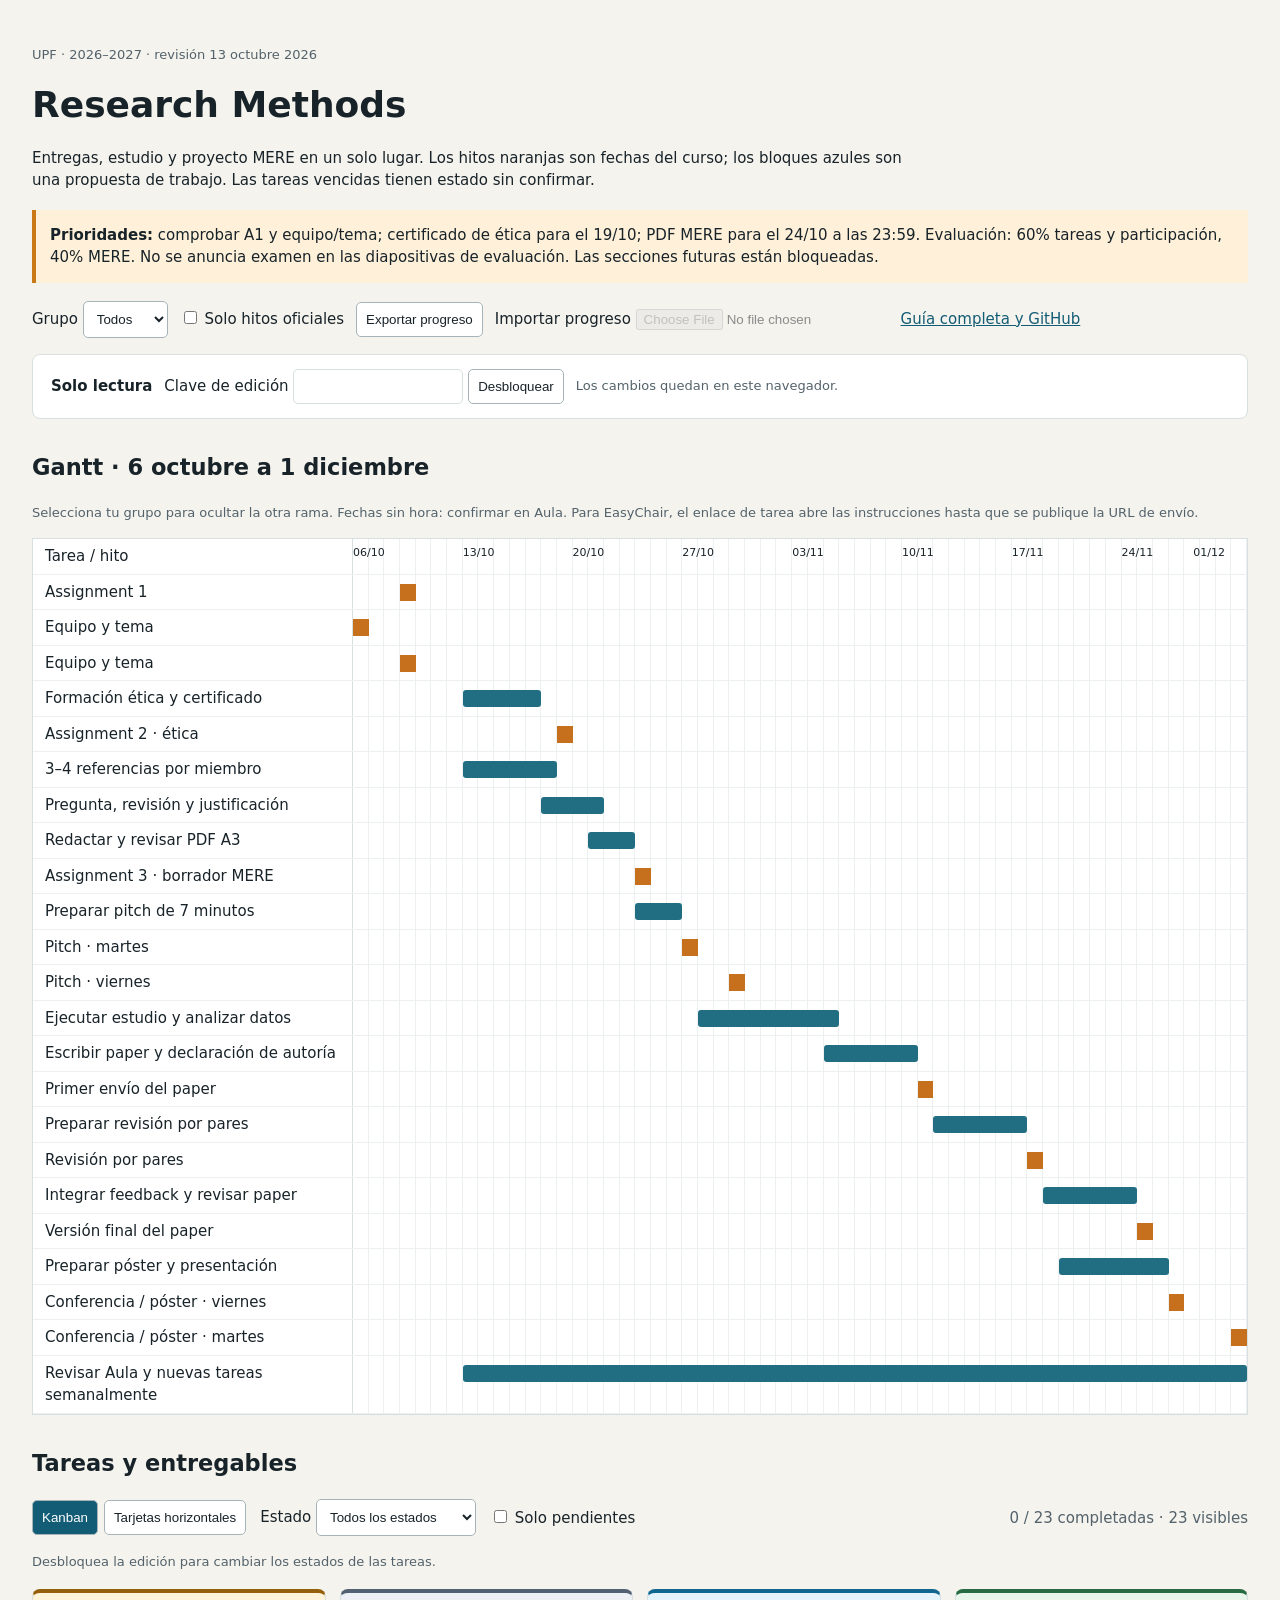
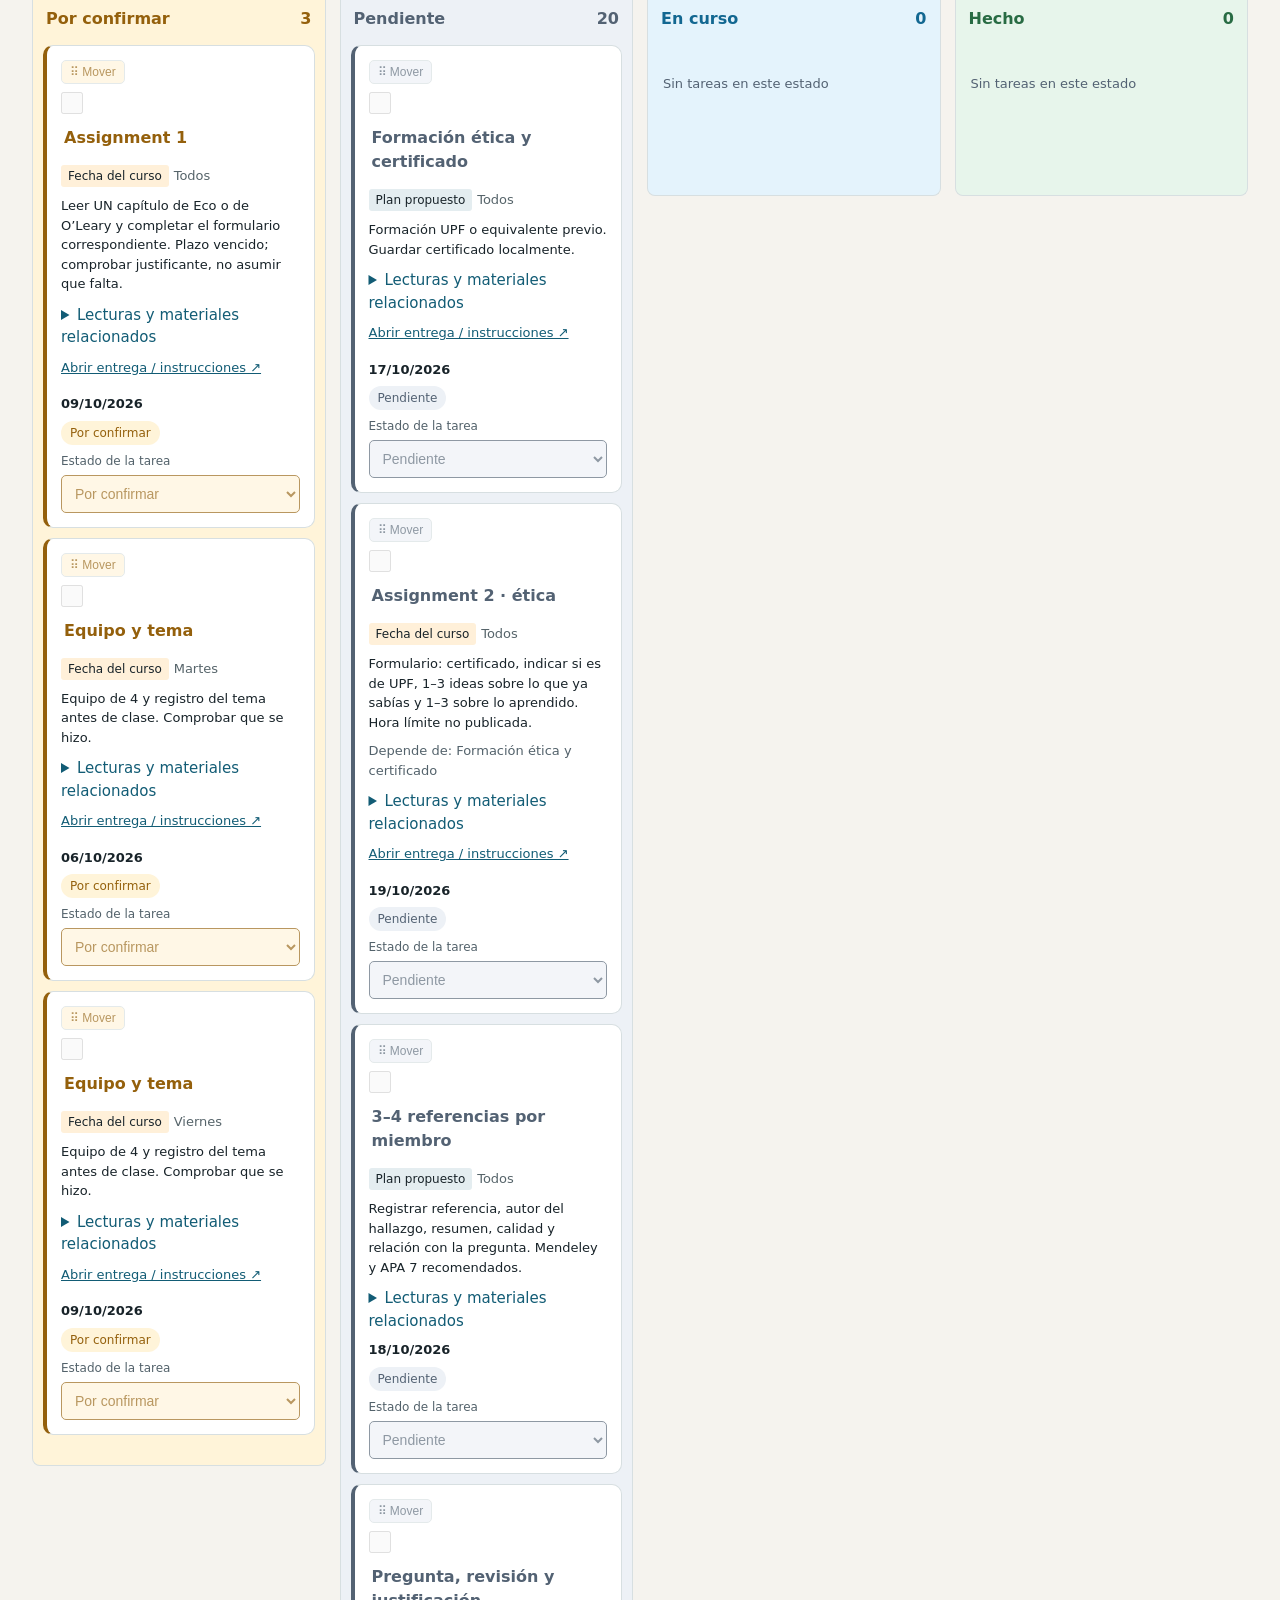
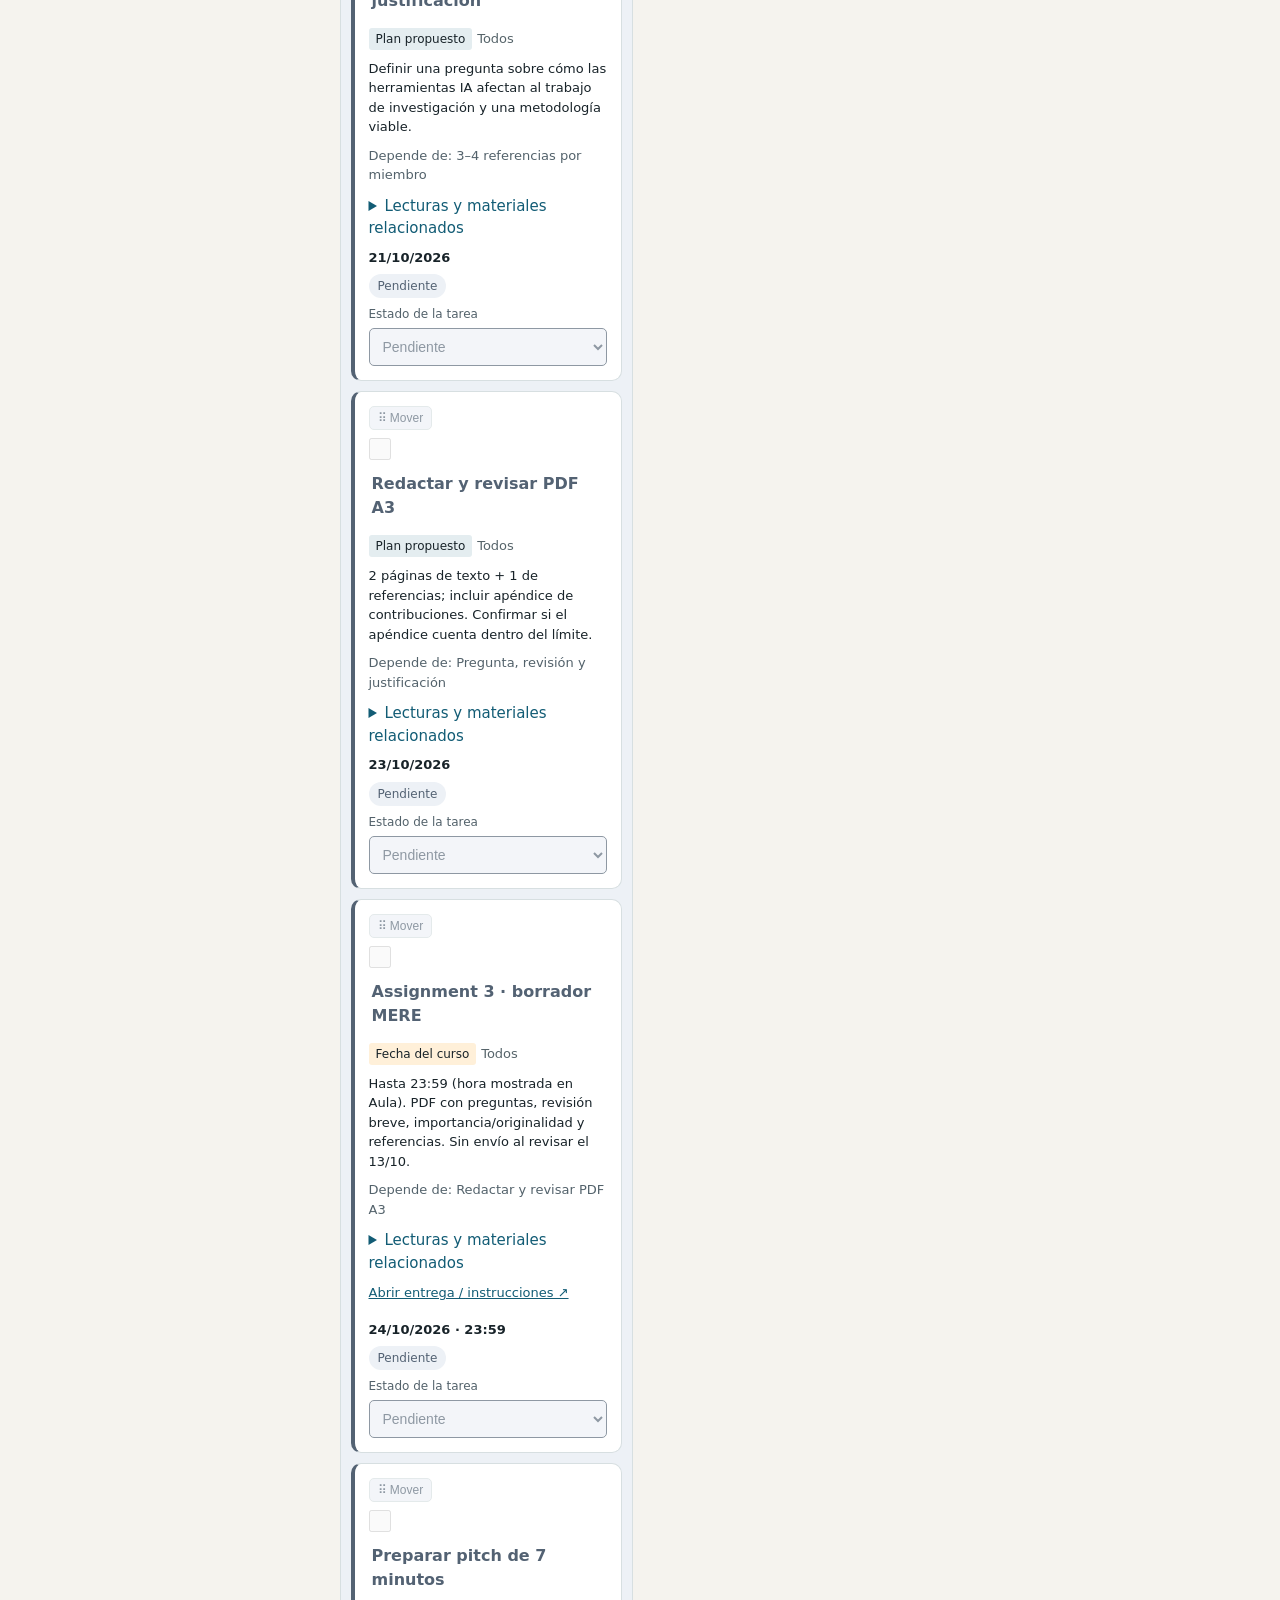
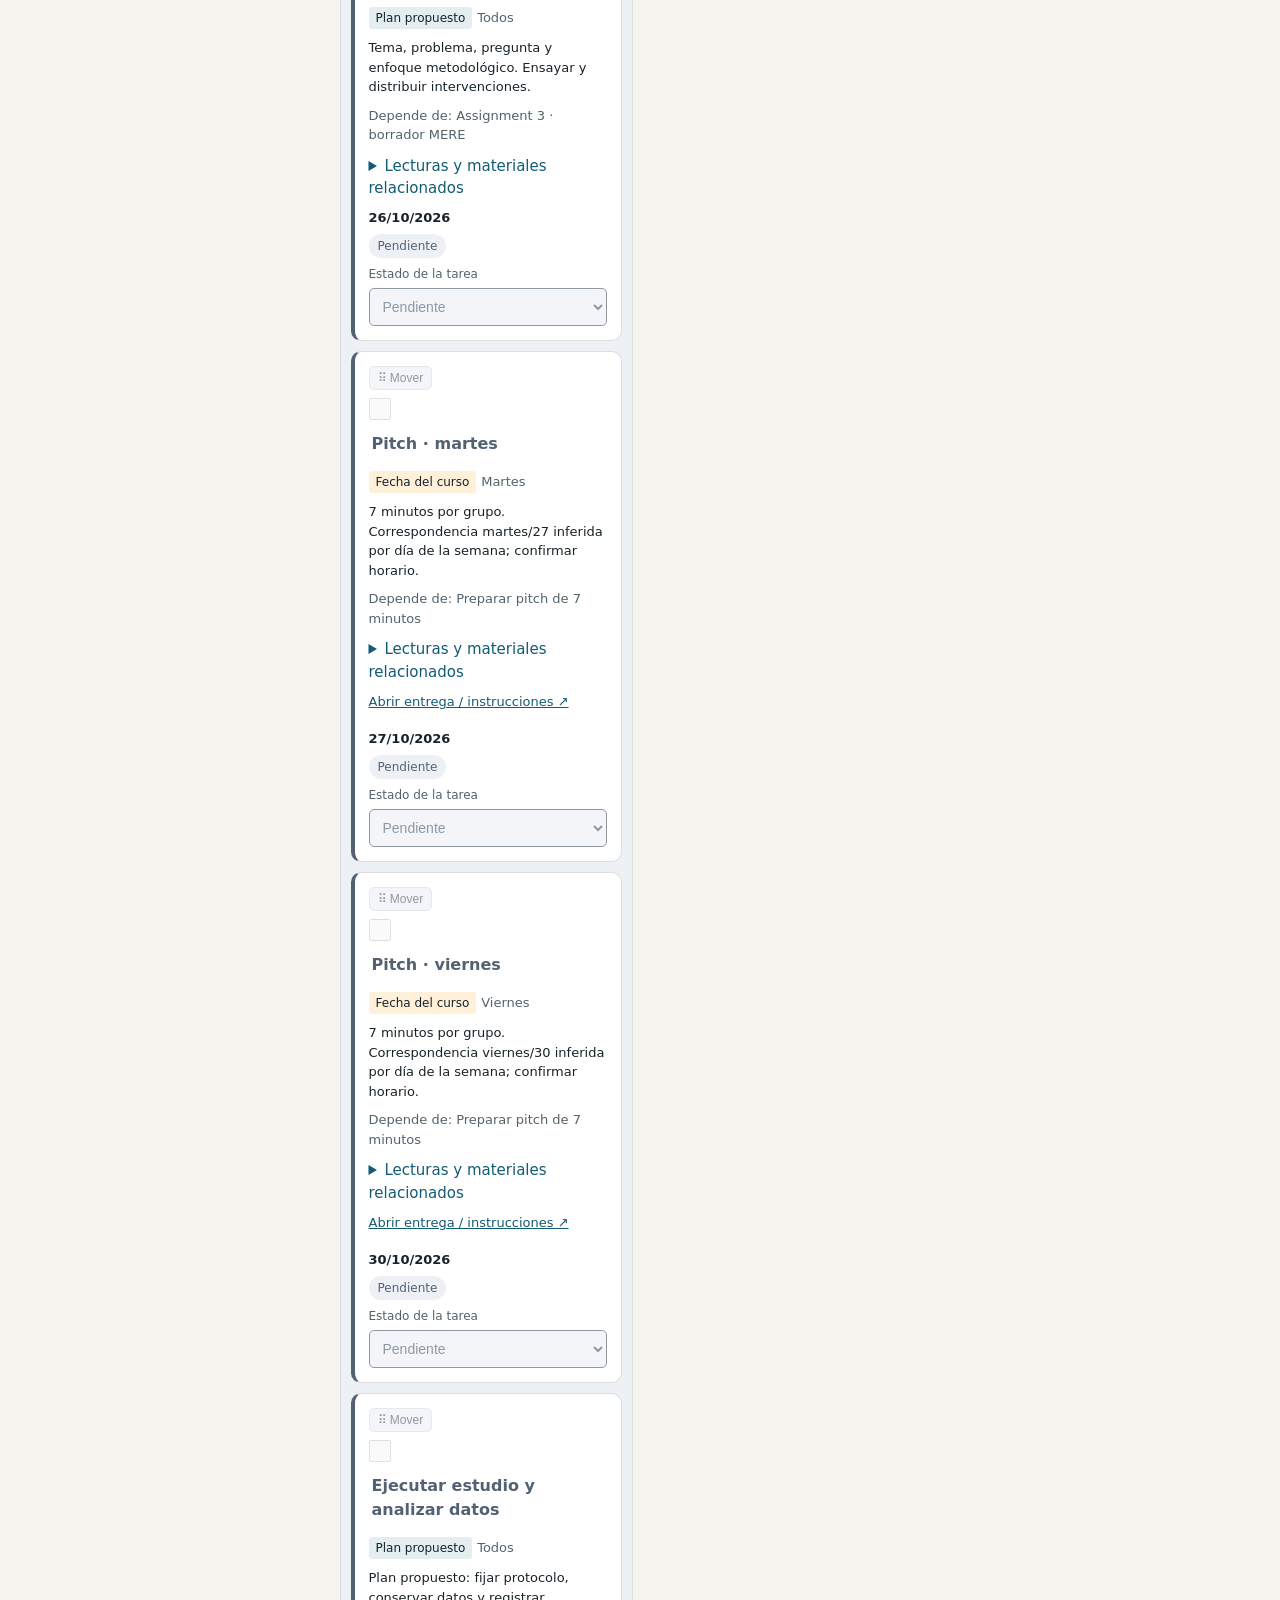
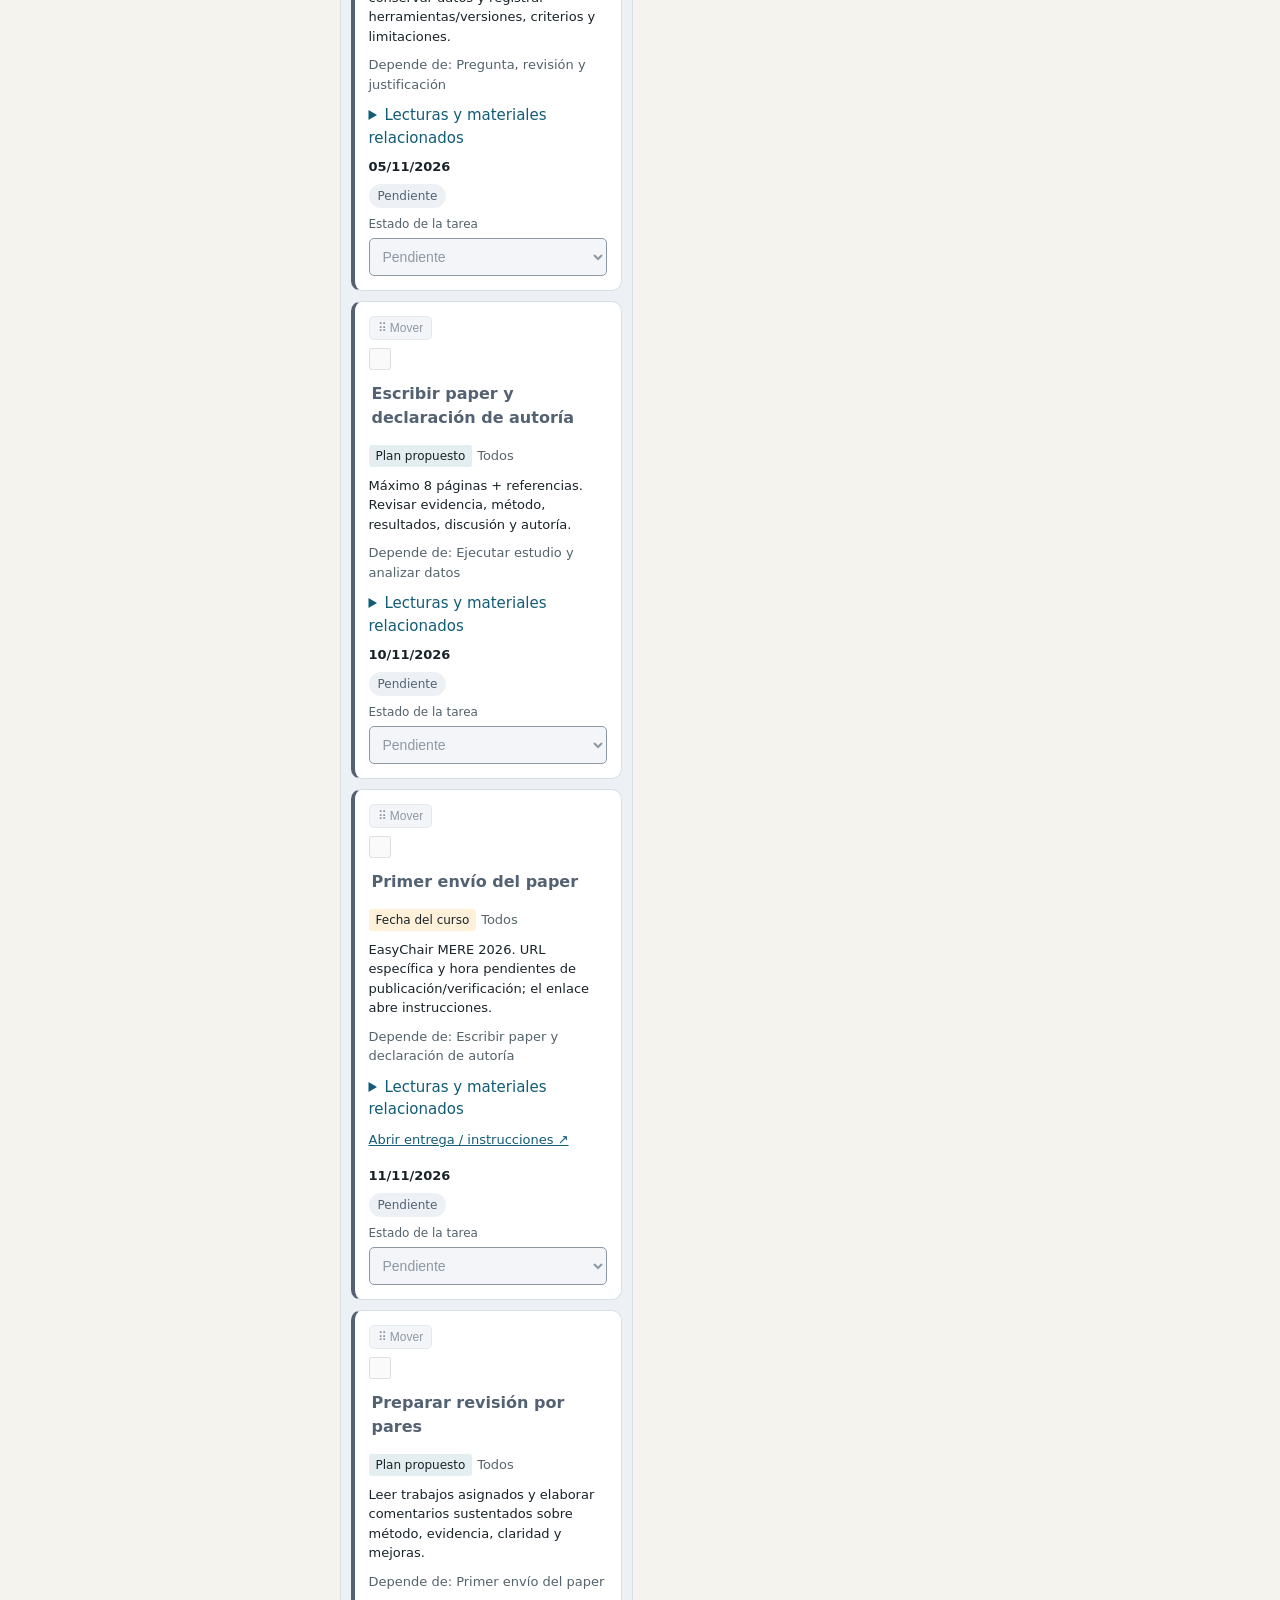
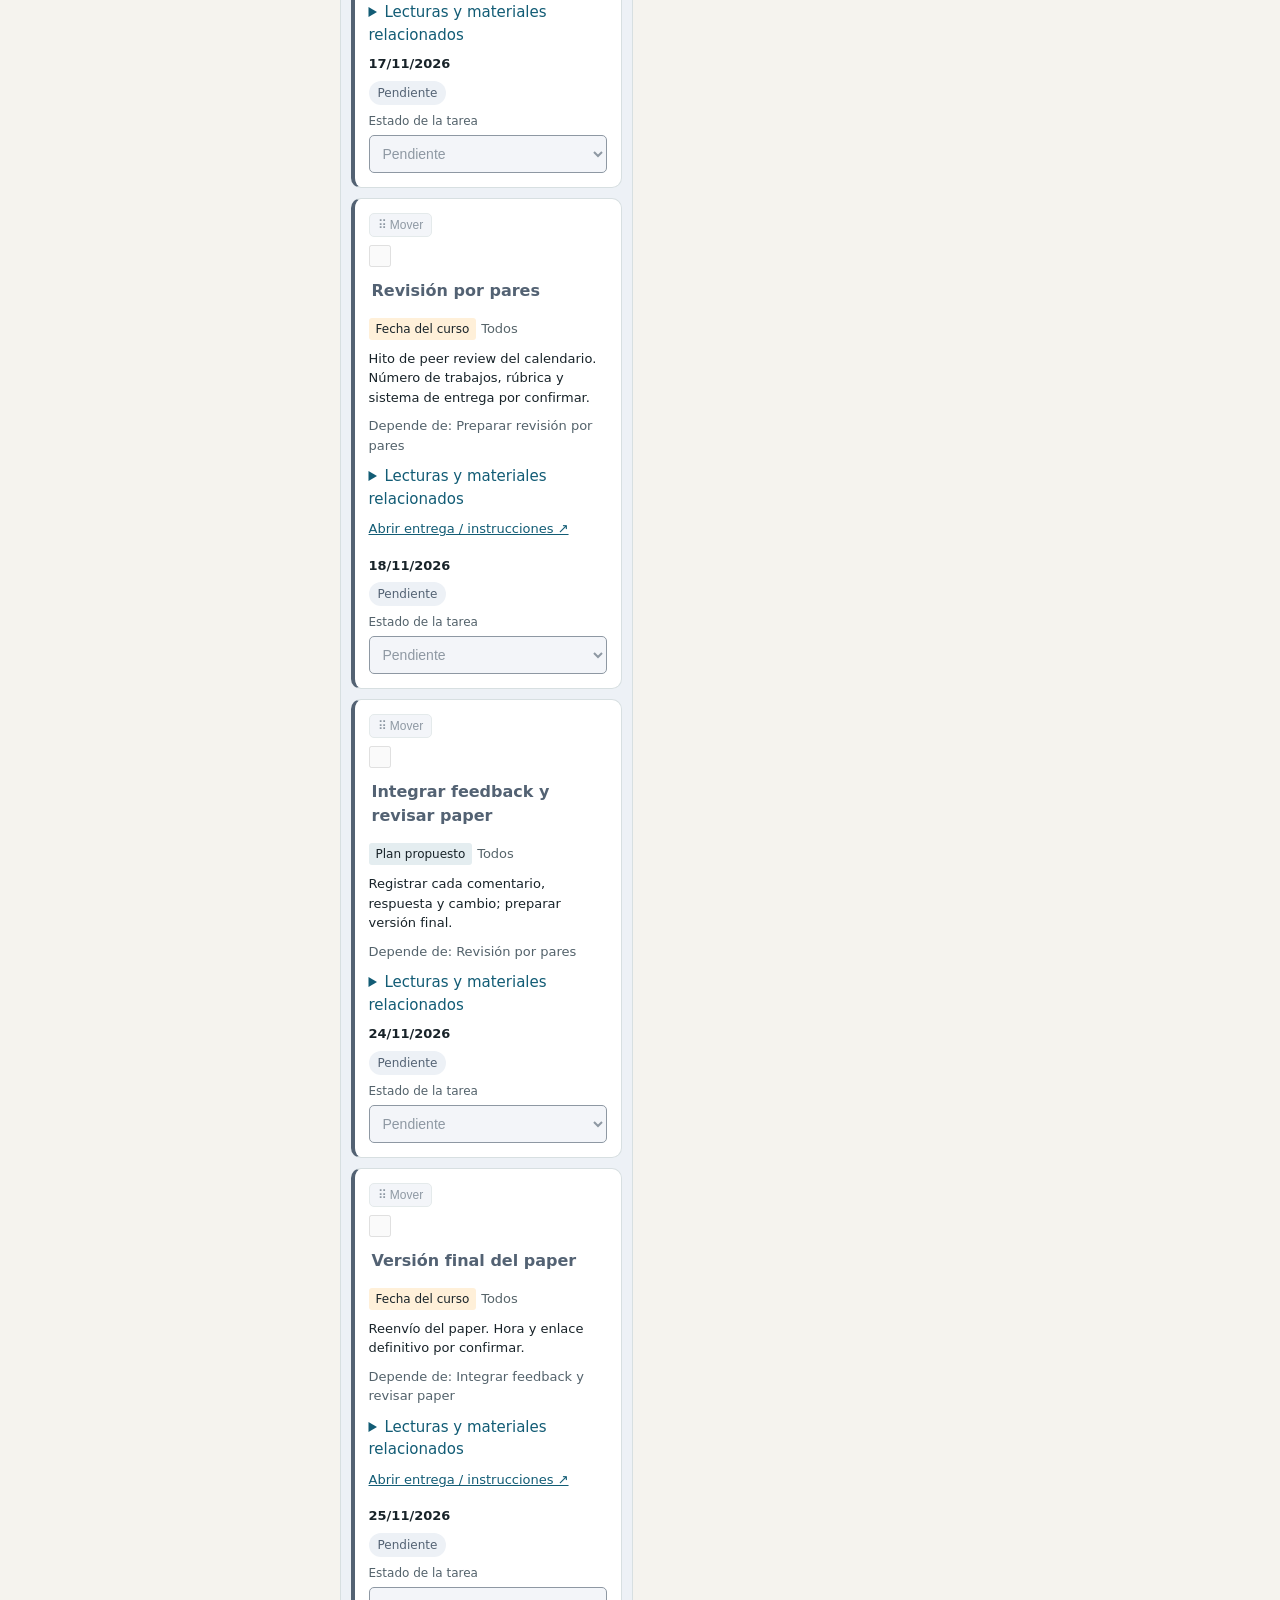
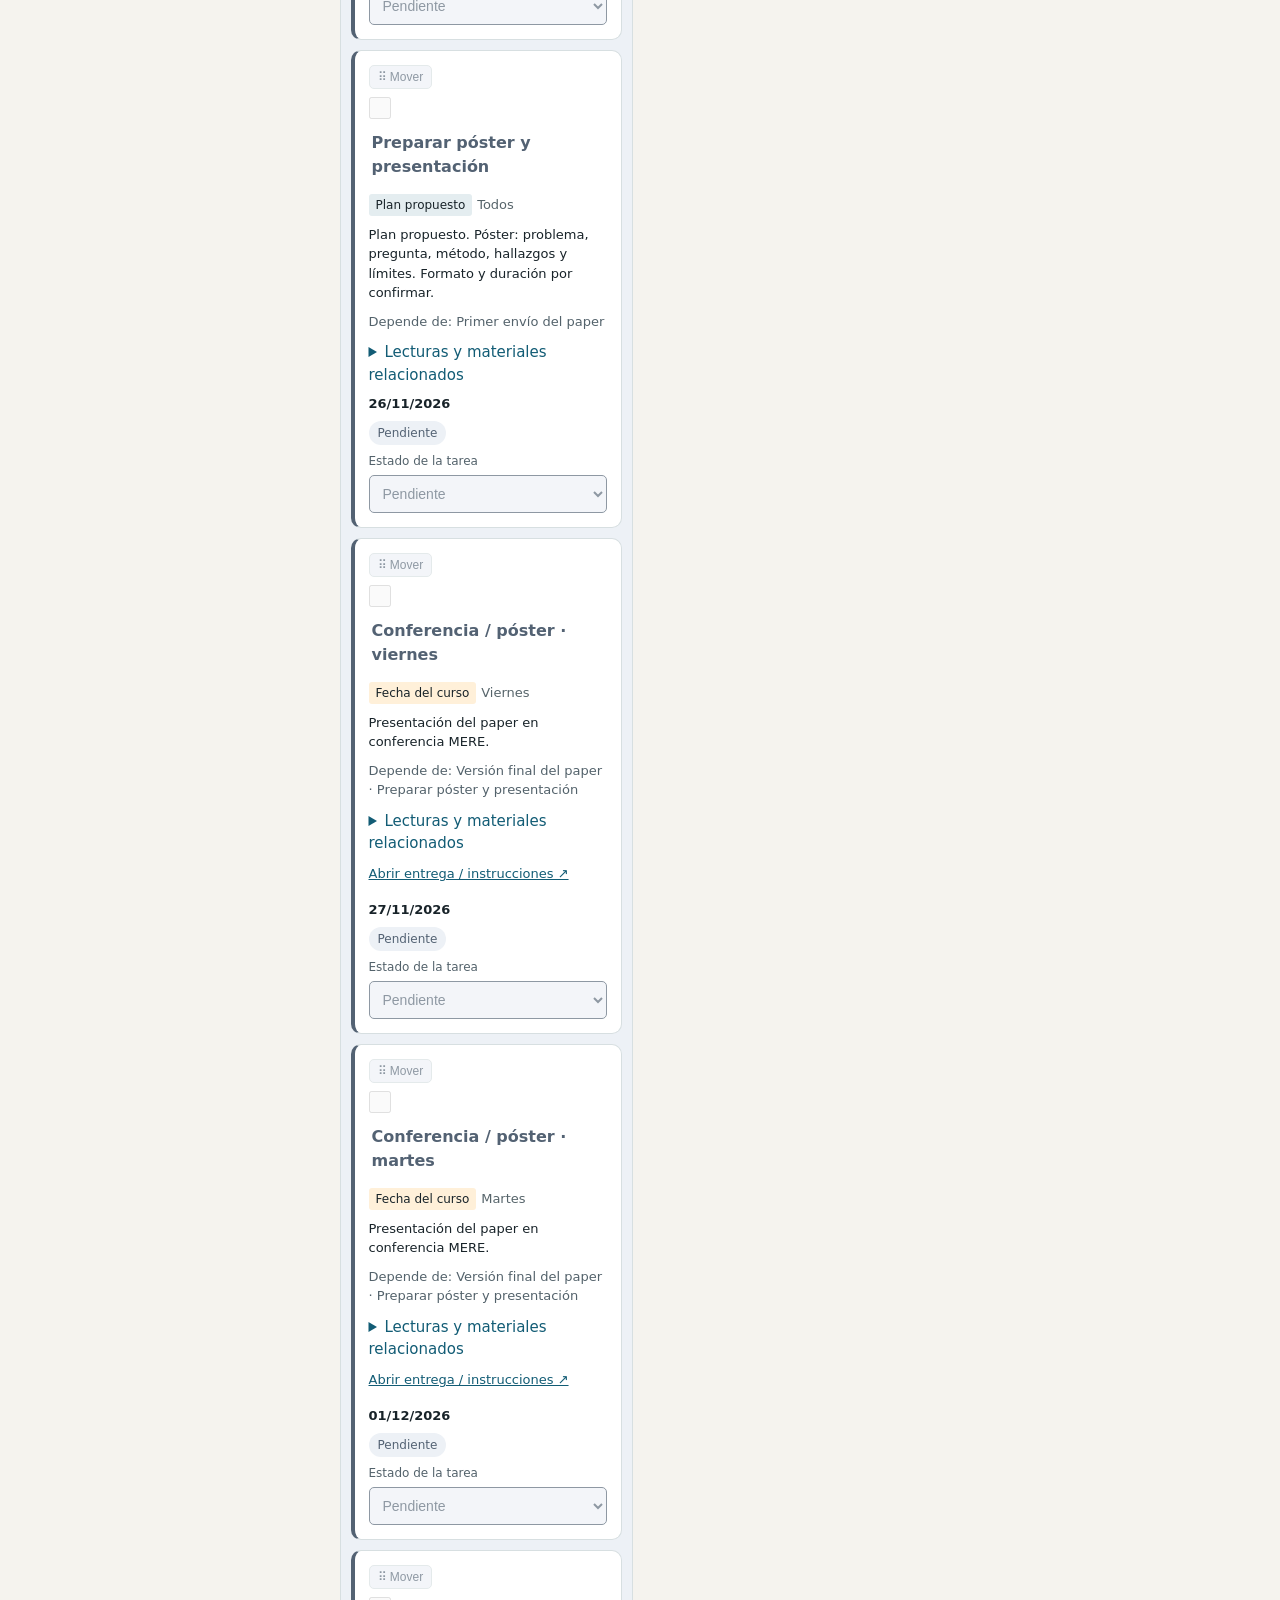
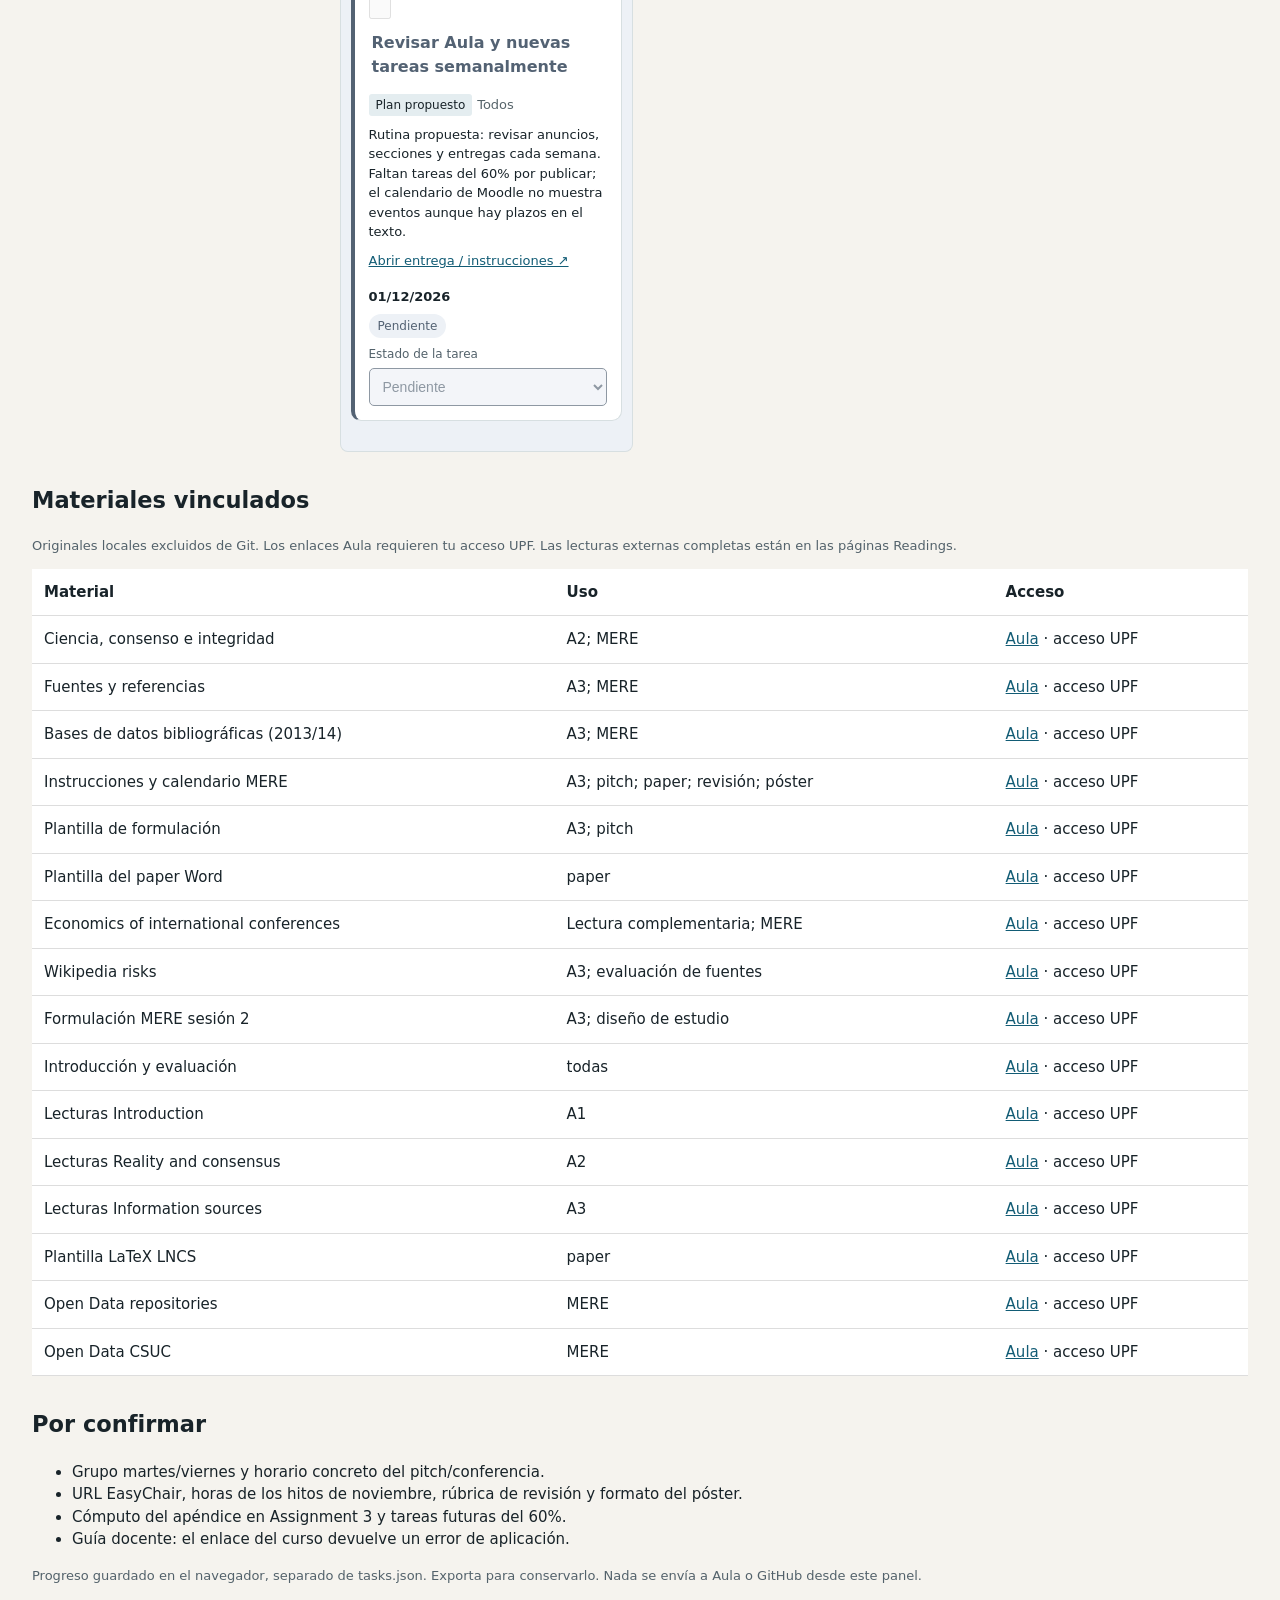
==== commit dc31b319: "Clarify horizontal cards view and remember view selection" ====
--- a/index.html
+++ b/index.html
@@ -8,8 +8,9 @@
 .card[data-status]{border-left-color:var(--status);background:var(--paper)}.card .status-badge{background:var(--status-bg);color:var(--status)}.card select{border-color:var(--status);color:var(--status);background:var(--status-bg)}button:hover{background:var(--pending-bg)}button:active{transform:translateY(1px)}:focus-visible{outline:3px solid var(--focus);outline-offset:3px}button:disabled,select:disabled,input:disabled{opacity:.65;cursor:not-allowed}.access{display:flex;gap:12px;align-items:center;flex-wrap:wrap;padding:14px 18px;background:var(--paper);border:1px solid var(--line);border-radius:8px;margin:16px 0}.access p{margin:0}.access input{padding:9px;border:1px solid var(--line);border-radius:5px;max-width:170px}.error{color:var(--error)}.view-controls{display:flex;gap:6px}.view-controls button[aria-pressed="true"]{background:var(--focus);color:var(--paper)}.kanban{display:grid;grid-template-columns:repeat(4,minmax(0,1fr));gap:14px;align-items:start}.column{border:1px solid var(--line);border-top:4px solid var(--status);border-radius:8px;background:var(--status-bg);padding:10px;min-width:0}.column h3{margin:4px 3px 14px;color:var(--status);font-size:16px;display:flex;justify-content:space-between}.dropzone{min-height:140px;display:flex;flex-direction:column;gap:10px;padding-bottom:20px}.column.over{outline:3px dashed var(--status);outline-offset:2px}.kanban .card{display:flex;flex-direction:column;gap:8px;padding:14px;min-width:0}.kanban .card h3{font-size:16px;overflow-wrap:anywhere}.kanban .task-side{align-items:flex-start;gap:7px}.kanban .task-side label{width:100%}.kanban .task-check{margin:0}.kanban .card p{font-size:13px}.kanban .date{font-size:13px}.drag-handle{color:var(--status);font-size:12px;cursor:grab;touch-action:none;align-self:flex-start;border:1px solid var(--line);background:var(--status-bg);padding:4px 8px}.card.dragging{opacity:.45}.empty{font-size:13px;color:var(--pending);padding:16px 5px}.task-filters{scroll-margin-top:20px}.access-status{font-weight:600}.card .task-check{accent-color:var(--status)}.table-wrap{overflow:auto}#noticeMessage{min-height:24px}body.is-dragging{user-select:none}
 @media(max-width:1000px){.kanban{grid-template-columns:repeat(2,minmax(0,1fr))}}@media(max-width:600px){.kanban{grid-template-columns:minmax(0,1fr)}.access{gap:8px}.access form{display:flex;flex-wrap:wrap;gap:8px}.toolbar{align-items:flex-start}.toolbar input[type=file]{max-width:230px}h1,h2{overflow-wrap:anywhere}.task-filters .count{width:100%;margin-left:0}.task-filters select{min-width:0}main{min-width:0}}
 [hidden]{display:none!important}.tasks .drag-handle{display:none}.kanban .drag-handle{display:block}
-</style><main><p class="small">UPF · 2026–2027 · revisión 13 octubre 2026</p><h1>Research Methods</h1><p class="intro">Entregas, estudio y proyecto MERE en un solo lugar. Los hitos naranjas son fechas del curso; los bloques azules son una propuesta de trabajo. Las tareas vencidas tienen estado sin confirmar.</p><div class="notice"><b>Prioridades:</b> comprobar A1 y equipo/tema; certificado de ética para el 19/10; PDF MERE para el 24/10 a las 23:59. Evaluación: 60% tareas y participación, 40% MERE. No se anuncia examen en las diapositivas de evaluación. Las secciones futuras están bloqueadas.</div><div class="toolbar"><label>Grupo <select id="group"><option>Todos</option><option>Martes</option><option>Viernes</option></select></label><label><input id="only" type="checkbox"> Solo hitos oficiales</label><button id="export">Exportar progreso</button><label>Importar progreso <input type="file" id="import" accept="application/json"></label><a href="README.md">Guía completa y GitHub</a></div><section class="access" aria-label="Acceso de edición"><span id="accessStatus" class="access-status">Solo lectura</span><form id="unlockForm"><label>Clave de edición <input id="accessKey" type="password" autocomplete="off" required></label> <button id="unlock" type="submit">Desbloquear</button></form><button id="lock" hidden>Bloquear edición</button><p class="small">Los cambios quedan en este navegador.</p><span id="accessMessage" role="status"></span></section><h2>Gantt · 6 octubre a 1 diciembre</h2><p class="small">Selecciona tu grupo para ocultar la otra rama. Fechas sin hora: confirmar en Aula. Para EasyChair, el enlace de tarea abre las instrucciones hasta que se publique la URL de envío.</p><div id="gantt" class="chart"></div><h2>Tareas y entregables</h2><div class="task-filters"><div class="view-controls" aria-label="Vista de tareas"><button id="boardView" aria-pressed="true">Kanban</button><button id="listView" aria-pressed="false">Lista</button></div><label>Estado <select id="statusFilter"><option>Todos los estados</option><option>Por confirmar</option><option>Pendiente</option><option>En curso</option><option>Hecho</option></select></label><label><input type="checkbox" id="pendingOnly"> Solo pendientes</label><span class="count" id="taskCount"></span></div><p id="noticeMessage" class="small" role="status">Desbloquea la edición para arrastrar tarjetas o cambiar estados.</p><div id="board" class="kanban"></div><div class="tasks" id="tasks" hidden></div><h2>Materiales vinculados</h2><p class="small">Originales locales excluidos de Git. Los enlaces Aula requieren tu acceso UPF. Las lecturas externas completas están en las páginas Readings.</p><div class="table-wrap"><table><thead><tr><th>Material</th><th>Uso</th><th>Acceso</th></tr></thead><tbody id="materials"></tbody></table></div><h2>Por confirmar</h2><ul><li>Grupo martes/viernes y horario concreto del pitch/conferencia.</li><li>URL EasyChair, horas de los hitos de noviembre, rúbrica de revisión y formato del póster.</li><li>Cómputo del apéndice en Assignment 3 y tareas futuras del 60%.</li><li>Guía docente: el enlace del curso devuelve un error de aplicación.</li></ul><p class="small">Progreso guardado en el navegador, separado de tasks.json. Exporta para conservarlo. Nada se envía a Aula o GitHub desde este panel.</p></main><script>
-const DATA={"tasks": [{"id": "A1", "title": "Assignment 1", "start": "2026-10-09", "end": "2026-10-09", "group": "Todos", "official": true, "where": "https://aulaglobal.upf.edu/mod/page/view.php?id=1800753", "resources": ["read-intro"], "depends": "", "detail": "Leer UN capítulo de Eco o de O’Leary y completar el formulario correspondiente. Plazo vencido; comprobar justificante, no asumir que falta.", "status": "Por confirmar"}, {"id": "G-T", "title": "Equipo y tema", "start": "2026-10-06", "end": "2026-10-06", "group": "Martes", "official": true, "where": "https://aulaglobal.upf.edu/mod/url/view.php?id=1800806", "resources": ["mere"], "depends": "", "detail": "Equipo de 4 y registro del tema antes de clase. Comprobar que se hizo.", "status": "Por confirmar"}, {"id": "G-F", "title": "Equipo y tema", "start": "2026-10-09", "end": "2026-10-09", "group": "Viernes", "official": true, "where": "https://aulaglobal.upf.edu/mod/url/view.php?id=1800806", "resources": ["mere"], "depends": "", "detail": "Equipo de 4 y registro del tema antes de clase. Comprobar que se hizo.", "status": "Por confirmar"}, {"id": "E1", "title": "Formación ética y certificado", "start": "2026-10-13", "end": "2026-10-17", "group": "Todos", "official": false, "where": "https://www.upf.edu/web/cirep/training-and-resources", "resources": ["reality", "read-reality"], "depends": "", "detail": "Formación UPF o equivalente previo. Guardar certificado localmente.", "status": "Pendiente"}, {"id": "A2", "title": "Assignment 2 · ética", "start": "2026-10-19", "end": "2026-10-19", "group": "Todos", "official": true, "where": "https://aulaglobal.upf.edu/mod/url/view.php?id=1800759", "resources": ["reality", "read-reality"], "depends": "E1", "detail": "Formulario: certificado, indicar si es de UPF, 1–3 ideas sobre lo que ya sabías y 1–3 sobre lo aprendido. Hora límite no publicada.", "status": "Pendiente"}, {"id": "L1", "title": "3–4 referencias por miembro", "start": "2026-10-13", "end": "2026-10-18", "group": "Todos", "official": false, "where": "", "resources": ["sources", "databases", "read-sources"], "depends": "", "detail": "Registrar referencia, autor del hallazgo, resumen, calidad y relación con la pregunta. Mendeley y APA 7 recomendados.", "status": "Pendiente"}, {"id": "Q1", "title": "Pregunta, revisión y justificación", "start": "2026-10-18", "end": "2026-10-21", "group": "Todos", "official": false, "where": "", "resources": ["session2", "formulation", "mere"], "depends": "L1", "detail": "Definir una pregunta sobre cómo las herramientas IA afectan al trabajo de investigación y una metodología viable.", "status": "Pendiente"}, {"id": "D1", "title": "Redactar y revisar PDF A3", "start": "2026-10-21", "end": "2026-10-23", "group": "Todos", "official": false, "where": "", "resources": ["sources", "formulation", "mere"], "depends": "Q1", "detail": "2 páginas de texto + 1 de referencias; incluir apéndice de contribuciones. Confirmar si el apéndice cuenta dentro del límite.", "status": "Pendiente"}, {"id": "A3", "title": "Assignment 3 · borrador MERE", "start": "2026-10-24", "end": "2026-10-24", "group": "Todos", "official": true, "where": "https://aulaglobal.upf.edu/mod/assign/view.php?id=1800813", "resources": ["mere", "formulation", "sources"], "depends": "D1", "detail": "Hasta 23:59 (hora mostrada en Aula). PDF con preguntas, revisión breve, importancia/originalidad y referencias. Sin envío al revisar el 13/10.", "status": "Pendiente"}, {"id": "P0", "title": "Preparar pitch de 7 minutos", "start": "2026-10-24", "end": "2026-10-26", "group": "Todos", "official": false, "where": "", "resources": ["formulation", "mere"], "depends": "A3", "detail": "Tema, problema, pregunta y enfoque metodológico. Ensayar y distribuir intervenciones.", "status": "Pendiente"}, {"id": "P-T", "title": "Pitch · martes", "start": "2026-10-27", "end": "2026-10-27", "group": "Martes", "official": true, "where": "https://aulaglobal.upf.edu/mod/resource/view.php?id=1800805", "resources": ["mere"], "depends": "P0", "detail": "7 minutos por grupo. Correspondencia martes/27 inferida por día de la semana; confirmar horario.", "status": "Pendiente"}, {"id": "P-F", "title": "Pitch · viernes", "start": "2026-10-30", "end": "2026-10-30", "group": "Viernes", "official": true, "where": "https://aulaglobal.upf.edu/mod/resource/view.php?id=1800805", "resources": ["mere"], "depends": "P0", "detail": "7 minutos por grupo. Correspondencia viernes/30 inferida por día de la semana; confirmar horario.", "status": "Pendiente"}, {"id": "M1", "title": "Ejecutar estudio y analizar datos", "start": "2026-10-28", "end": "2026-11-05", "group": "Todos", "official": false, "where": "", "resources": ["session2", "formulation"], "depends": "Q1", "detail": "Plan propuesto: fijar protocolo, conservar datos y registrar herramientas/versiones, criterios y limitaciones.", "status": "Pendiente"}, {"id": "M2", "title": "Escribir paper y declaración de autoría", "start": "2026-11-05", "end": "2026-11-10", "group": "Todos", "official": false, "where": "", "resources": ["word", "latex", "mere"], "depends": "M1", "detail": "Máximo 8 páginas + referencias. Revisar evidencia, método, resultados, discusión y autoría.", "status": "Pendiente"}, {"id": "M3", "title": "Primer envío del paper", "start": "2026-11-11", "end": "2026-11-11", "group": "Todos", "official": true, "where": "https://aulaglobal.upf.edu/mod/resource/view.php?id=1800805", "resources": ["mere", "word", "latex"], "depends": "M2", "detail": "EasyChair MERE 2026. URL específica y hora pendientes de publicación/verificación; el enlace abre instrucciones.", "status": "Pendiente"}, {"id": "R1", "title": "Preparar revisión por pares", "start": "2026-11-12", "end": "2026-11-17", "group": "Todos", "official": false, "where": "", "resources": ["mere"], "depends": "M3", "detail": "Leer trabajos asignados y elaborar comentarios sustentados sobre método, evidencia, claridad y mejoras.", "status": "Pendiente"}, {"id": "R2", "title": "Revisión por pares", "start": "2026-11-18", "end": "2026-11-18", "group": "Todos", "official": true, "where": "https://aulaglobal.upf.edu/mod/resource/view.php?id=1800805", "resources": ["mere"], "depends": "R1", "detail": "Hito de peer review del calendario. Número de trabajos, rúbrica y sistema de entrega por confirmar.", "status": "Pendiente"}, {"id": "F1", "title": "Integrar feedback y revisar paper", "start": "2026-11-19", "end": "2026-11-24", "group": "Todos", "official": false, "where": "", "resources": ["mere", "word", "latex"], "depends": "R2", "detail": "Registrar cada comentario, respuesta y cambio; preparar versión final.", "status": "Pendiente"}, {"id": "F2", "title": "Versión final del paper", "start": "2026-11-25", "end": "2026-11-25", "group": "Todos", "official": true, "where": "https://aulaglobal.upf.edu/mod/resource/view.php?id=1800805", "resources": ["mere"], "depends": "F1", "detail": "Reenvío del paper. Hora y enlace definitivo por confirmar.", "status": "Pendiente"}, {"id": "C1", "title": "Preparar póster y presentación", "start": "2026-11-20", "end": "2026-11-26", "group": "Todos", "official": false, "where": "", "resources": ["mere"], "depends": "M3", "detail": "Plan propuesto. Póster: problema, pregunta, método, hallazgos y límites. Formato y duración por confirmar.", "status": "Pendiente"}, {"id": "C-F", "title": "Conferencia / póster · viernes", "start": "2026-11-27", "end": "2026-11-27", "group": "Viernes", "official": true, "where": "https://aulaglobal.upf.edu/mod/resource/view.php?id=1800805", "resources": ["mere"], "depends": "F2;C1", "detail": "Presentación del paper en conferencia MERE.", "status": "Pendiente"}, {"id": "C-T", "title": "Conferencia / póster · martes", "start": "2026-12-01", "end": "2026-12-01", "group": "Martes", "official": true, "where": "https://aulaglobal.upf.edu/mod/resource/view.php?id=1800805", "resources": ["mere"], "depends": "F2;C1", "detail": "Presentación del paper en conferencia MERE.", "status": "Pendiente"}, {"id": "U1", "title": "Revisar Aula y nuevas tareas semanalmente", "start": "2026-10-13", "end": "2026-12-01", "group": "Todos", "official": false, "where": "https://aulaglobal.upf.edu/course/view.php?id=95580", "resources": [], "depends": "", "detail": "Rutina propuesta: revisar anuncios, secciones y entregas cada semana. Faltan tareas del 60% por publicar; el calendario de Moodle no muestra eventos aunque hay plazos en el texto.", "status": "Pendiente"}], "materials": [{"id": "reality", "title": "Ciencia, consenso e integridad", "url": "https://aulaglobal.upf.edu/mod/resource/view.php?id=1800755", "path": "materials/originals/RM-reality-consensus.pdf", "related": "A2; MERE", "sha256": "038f943666330471fb2d95b360435405296c3234327cb9220190858bcc6bcb91", "downloaded": true}, {"id": "sources", "title": "Fuentes y referencias", "url": "https://aulaglobal.upf.edu/mod/resource/view.php?id=1800762", "path": "materials/originals/Information-sources.pdf", "related": "A3; MERE", "sha256": "02d1af70630c2808dfd01f5ba93afe6f8ef6f42ce48a89f14a50c8fbf2c1ec9b", "downloaded": true}, {"id": "databases", "title": "Bases de datos bibliográficas (2013/14)", "url": "https://aulaglobal.upf.edu/mod/resource/view.php?id=1800763", "path": "materials/originals/bd_DTIC_2013_14.pdf", "related": "A3; MERE", "sha256": "fab0b435f28788e0eaabc335ef9083d5907f7cc4d16efffa4617a8fa89790a8e", "downloaded": true}, {"id": "mere", "title": "Instrucciones y calendario MERE", "url": "https://aulaglobal.upf.edu/mod/resource/view.php?id=1800805", "path": "materials/originals/Intro Class-The Meta-Research Assignment.pdf", "related": "A3; pitch; paper; revisión; póster", "sha256": "8f432f1298edbc085cc86d471ac1ddfbbba8f2aa808d46be7f7154c3713d3c0c", "downloaded": true}, {"id": "formulation", "title": "Plantilla de formulación", "url": "https://aulaglobal.upf.edu/mod/resource/view.php?id=1800810", "path": "materials/originals/Final Project Formulation Template.pptx", "related": "A3; pitch", "sha256": "34bd6f4f7eda70f1550d22d77d5a29c32035b7f8fd97144b95697e69e698844a", "downloaded": true}, {"id": "word", "title": "Plantilla del paper Word", "url": "https://aulaglobal.upf.edu/mod/resource/view.php?id=1800811", "path": "materials/originals/template for MetaResearch assignment.doc", "related": "paper", "sha256": "32eea4f459b0a8212d2289a0b2fee59bdae8d375c3430e560b428b3025ea7d18", "downloaded": true}, {"id": "olsen", "title": "Economics of international conferences", "url": "https://aulaglobal.upf.edu/mod/page/view.php?id=1800770", "path": "materials/originals/olsen_04.pdf", "related": "Lectura complementaria; MERE", "sha256": "07f9878bbb921fbfa4f7596fcf22a9d0524aa5e35735454f70660ccd0c33a015", "downloaded": true}, {"id": "denning", "title": "Wikipedia risks", "url": "https://aulaglobal.upf.edu/mod/page/view.php?id=1800770", "path": "materials/originals/denning_05b.pdf", "related": "A3; evaluación de fuentes", "sha256": "0d0a5814154184a0bbd5c70a68ff01af4fc62ede6f150e557f6a7c072bb88e5f", "downloaded": true}, {"id": "session2", "title": "Formulación MERE sesión 2", "url": "https://aulaglobal.upf.edu/mod/url/view.php?id=1800808", "path": "materials/originals/mere-session2.pdf", "related": "A3; diseño de estudio", "sha256": "8df501ad293a51ede5ab749753f2f98441adb0cbf86fa8a86ac7b52d5cc0a2ae", "downloaded": true}, {"id": "intro", "title": "Introducción y evaluación", "url": "https://aulaglobal.upf.edu/mod/url/view.php?id=1800751", "path": "", "related": "todas", "downloaded": false}, {"id": "read-intro", "title": "Lecturas Introduction", "url": "https://aulaglobal.upf.edu/mod/page/view.php?id=1800752", "path": "", "related": "A1", "downloaded": false}, {"id": "read-reality", "title": "Lecturas Reality and consensus", "url": "https://aulaglobal.upf.edu/mod/page/view.php?id=1800757", "path": "", "related": "A2", "downloaded": false}, {"id": "read-sources", "title": "Lecturas Information sources", "url": "https://aulaglobal.upf.edu/mod/page/view.php?id=1800770", "path": "", "related": "A3", "downloaded": false}, {"id": "latex", "title": "Plantilla LaTeX LNCS", "url": "https://aulaglobal.upf.edu/mod/url/view.php?id=1800812", "path": "", "related": "paper", "downloaded": false}, {"id": "data", "title": "Open Data repositories", "url": "https://aulaglobal.upf.edu/mod/url/view.php?id=1800764", "path": "", "related": "MERE", "downloaded": false}, {"id": "csuc", "title": "Open Data CSUC", "url": "https://aulaglobal.upf.edu/mod/url/view.php?id=1800765", "path": "", "related": "MERE", "downloaded": false}]};const key='upf-rm-2026-progress';let progress={};try{progress=JSON.parse(localStorage.getItem(key)||'{}')}catch{};const $=id=>document.getElementById(id),esc=s=>String(s).replace(/[&<>"']/g,c=>({'&':'&amp;','<':'&lt;','>':'&gt;','"':'&quot;',"'":'&#39;'}[c]));let unlocked=false,view='board',dragId=null;const statuses=['Por confirmar','Pendiente','En curso','Hecho'];const origin=Date.parse('2026-10-06T00:00:00Z'),day=s=>(Date.parse(s+'T00:00:00Z')-origin)/86400000;
+.view-controls button{white-space:nowrap}.tasks .card{align-items:start}.tasks .card>div{min-width:0}.tasks .task-side{padding-left:16px;border-left:1px solid var(--line)}@media(max-width:700px){.tasks .task-side{padding-left:0;border-left:0}}
+</style><main><p class="small">UPF · 2026–2027 · revisión 13 octubre 2026</p><h1>Research Methods</h1><p class="intro">Entregas, estudio y proyecto MERE en un solo lugar. Los hitos naranjas son fechas del curso; los bloques azules son una propuesta de trabajo. Las tareas vencidas tienen estado sin confirmar.</p><div class="notice"><b>Prioridades:</b> comprobar A1 y equipo/tema; certificado de ética para el 19/10; PDF MERE para el 24/10 a las 23:59. Evaluación: 60% tareas y participación, 40% MERE. No se anuncia examen en las diapositivas de evaluación. Las secciones futuras están bloqueadas.</div><div class="toolbar"><label>Grupo <select id="group"><option>Todos</option><option>Martes</option><option>Viernes</option></select></label><label><input id="only" type="checkbox"> Solo hitos oficiales</label><button id="export">Exportar progreso</button><label>Importar progreso <input type="file" id="import" accept="application/json"></label><a href="README.md">Guía completa y GitHub</a></div><section class="access" aria-label="Acceso de edición"><span id="accessStatus" class="access-status">Solo lectura</span><form id="unlockForm"><label>Clave de edición <input id="accessKey" type="password" autocomplete="off" required></label> <button id="unlock" type="submit">Desbloquear</button></form><button id="lock" hidden>Bloquear edición</button><p class="small">Los cambios quedan en este navegador.</p><span id="accessMessage" role="status"></span></section><h2>Gantt · 6 octubre a 1 diciembre</h2><p class="small">Selecciona tu grupo para ocultar la otra rama. Fechas sin hora: confirmar en Aula. Para EasyChair, el enlace de tarea abre las instrucciones hasta que se publique la URL de envío.</p><div id="gantt" class="chart"></div><h2>Tareas y entregables</h2><div class="task-filters"><div class="view-controls" aria-label="Vista de tareas"><button id="boardView" aria-pressed="true">Kanban</button><button id="listView" aria-pressed="false">Tarjetas horizontales</button></div><label>Estado <select id="statusFilter"><option>Todos los estados</option><option>Por confirmar</option><option>Pendiente</option><option>En curso</option><option>Hecho</option></select></label><label><input type="checkbox" id="pendingOnly"> Solo pendientes</label><span class="count" id="taskCount"></span></div><p id="noticeMessage" class="small" role="status">Desbloquea la edición para arrastrar tarjetas o cambiar estados.</p><div id="board" class="kanban"></div><div class="tasks" id="tasks" hidden></div><h2>Materiales vinculados</h2><p class="small">Originales locales excluidos de Git. Los enlaces Aula requieren tu acceso UPF. Las lecturas externas completas están en las páginas Readings.</p><div class="table-wrap"><table><thead><tr><th>Material</th><th>Uso</th><th>Acceso</th></tr></thead><tbody id="materials"></tbody></table></div><h2>Por confirmar</h2><ul><li>Grupo martes/viernes y horario concreto del pitch/conferencia.</li><li>URL EasyChair, horas de los hitos de noviembre, rúbrica de revisión y formato del póster.</li><li>Cómputo del apéndice en Assignment 3 y tareas futuras del 60%.</li><li>Guía docente: el enlace del curso devuelve un error de aplicación.</li></ul><p class="small">Progreso guardado en el navegador, separado de tasks.json. Exporta para conservarlo. Nada se envía a Aula o GitHub desde este panel.</p></main><script>
+const DATA={"tasks": [{"id": "A1", "title": "Assignment 1", "start": "2026-10-09", "end": "2026-10-09", "group": "Todos", "official": true, "where": "https://aulaglobal.upf.edu/mod/page/view.php?id=1800753", "resources": ["read-intro"], "depends": "", "detail": "Leer UN capítulo de Eco o de O’Leary y completar el formulario correspondiente. Plazo vencido; comprobar justificante, no asumir que falta.", "status": "Por confirmar"}, {"id": "G-T", "title": "Equipo y tema", "start": "2026-10-06", "end": "2026-10-06", "group": "Martes", "official": true, "where": "https://aulaglobal.upf.edu/mod/url/view.php?id=1800806", "resources": ["mere"], "depends": "", "detail": "Equipo de 4 y registro del tema antes de clase. Comprobar que se hizo.", "status": "Por confirmar"}, {"id": "G-F", "title": "Equipo y tema", "start": "2026-10-09", "end": "2026-10-09", "group": "Viernes", "official": true, "where": "https://aulaglobal.upf.edu/mod/url/view.php?id=1800806", "resources": ["mere"], "depends": "", "detail": "Equipo de 4 y registro del tema antes de clase. Comprobar que se hizo.", "status": "Por confirmar"}, {"id": "E1", "title": "Formación ética y certificado", "start": "2026-10-13", "end": "2026-10-17", "group": "Todos", "official": false, "where": "https://www.upf.edu/web/cirep/training-and-resources", "resources": ["reality", "read-reality"], "depends": "", "detail": "Formación UPF o equivalente previo. Guardar certificado localmente.", "status": "Pendiente"}, {"id": "A2", "title": "Assignment 2 · ética", "start": "2026-10-19", "end": "2026-10-19", "group": "Todos", "official": true, "where": "https://aulaglobal.upf.edu/mod/url/view.php?id=1800759", "resources": ["reality", "read-reality"], "depends": "E1", "detail": "Formulario: certificado, indicar si es de UPF, 1–3 ideas sobre lo que ya sabías y 1–3 sobre lo aprendido. Hora límite no publicada.", "status": "Pendiente"}, {"id": "L1", "title": "3–4 referencias por miembro", "start": "2026-10-13", "end": "2026-10-18", "group": "Todos", "official": false, "where": "", "resources": ["sources", "databases", "read-sources"], "depends": "", "detail": "Registrar referencia, autor del hallazgo, resumen, calidad y relación con la pregunta. Mendeley y APA 7 recomendados.", "status": "Pendiente"}, {"id": "Q1", "title": "Pregunta, revisión y justificación", "start": "2026-10-18", "end": "2026-10-21", "group": "Todos", "official": false, "where": "", "resources": ["session2", "formulation", "mere"], "depends": "L1", "detail": "Definir una pregunta sobre cómo las herramientas IA afectan al trabajo de investigación y una metodología viable.", "status": "Pendiente"}, {"id": "D1", "title": "Redactar y revisar PDF A3", "start": "2026-10-21", "end": "2026-10-23", "group": "Todos", "official": false, "where": "", "resources": ["sources", "formulation", "mere"], "depends": "Q1", "detail": "2 páginas de texto + 1 de referencias; incluir apéndice de contribuciones. Confirmar si el apéndice cuenta dentro del límite.", "status": "Pendiente"}, {"id": "A3", "title": "Assignment 3 · borrador MERE", "start": "2026-10-24", "end": "2026-10-24", "group": "Todos", "official": true, "where": "https://aulaglobal.upf.edu/mod/assign/view.php?id=1800813", "resources": ["mere", "formulation", "sources"], "depends": "D1", "detail": "Hasta 23:59 (hora mostrada en Aula). PDF con preguntas, revisión breve, importancia/originalidad y referencias. Sin envío al revisar el 13/10.", "status": "Pendiente"}, {"id": "P0", "title": "Preparar pitch de 7 minutos", "start": "2026-10-24", "end": "2026-10-26", "group": "Todos", "official": false, "where": "", "resources": ["formulation", "mere"], "depends": "A3", "detail": "Tema, problema, pregunta y enfoque metodológico. Ensayar y distribuir intervenciones.", "status": "Pendiente"}, {"id": "P-T", "title": "Pitch · martes", "start": "2026-10-27", "end": "2026-10-27", "group": "Martes", "official": true, "where": "https://aulaglobal.upf.edu/mod/resource/view.php?id=1800805", "resources": ["mere"], "depends": "P0", "detail": "7 minutos por grupo. Correspondencia martes/27 inferida por día de la semana; confirmar horario.", "status": "Pendiente"}, {"id": "P-F", "title": "Pitch · viernes", "start": "2026-10-30", "end": "2026-10-30", "group": "Viernes", "official": true, "where": "https://aulaglobal.upf.edu/mod/resource/view.php?id=1800805", "resources": ["mere"], "depends": "P0", "detail": "7 minutos por grupo. Correspondencia viernes/30 inferida por día de la semana; confirmar horario.", "status": "Pendiente"}, {"id": "M1", "title": "Ejecutar estudio y analizar datos", "start": "2026-10-28", "end": "2026-11-05", "group": "Todos", "official": false, "where": "", "resources": ["session2", "formulation"], "depends": "Q1", "detail": "Plan propuesto: fijar protocolo, conservar datos y registrar herramientas/versiones, criterios y limitaciones.", "status": "Pendiente"}, {"id": "M2", "title": "Escribir paper y declaración de autoría", "start": "2026-11-05", "end": "2026-11-10", "group": "Todos", "official": false, "where": "", "resources": ["word", "latex", "mere"], "depends": "M1", "detail": "Máximo 8 páginas + referencias. Revisar evidencia, método, resultados, discusión y autoría.", "status": "Pendiente"}, {"id": "M3", "title": "Primer envío del paper", "start": "2026-11-11", "end": "2026-11-11", "group": "Todos", "official": true, "where": "https://aulaglobal.upf.edu/mod/resource/view.php?id=1800805", "resources": ["mere", "word", "latex"], "depends": "M2", "detail": "EasyChair MERE 2026. URL específica y hora pendientes de publicación/verificación; el enlace abre instrucciones.", "status": "Pendiente"}, {"id": "R1", "title": "Preparar revisión por pares", "start": "2026-11-12", "end": "2026-11-17", "group": "Todos", "official": false, "where": "", "resources": ["mere"], "depends": "M3", "detail": "Leer trabajos asignados y elaborar comentarios sustentados sobre método, evidencia, claridad y mejoras.", "status": "Pendiente"}, {"id": "R2", "title": "Revisión por pares", "start": "2026-11-18", "end": "2026-11-18", "group": "Todos", "official": true, "where": "https://aulaglobal.upf.edu/mod/resource/view.php?id=1800805", "resources": ["mere"], "depends": "R1", "detail": "Hito de peer review del calendario. Número de trabajos, rúbrica y sistema de entrega por confirmar.", "status": "Pendiente"}, {"id": "F1", "title": "Integrar feedback y revisar paper", "start": "2026-11-19", "end": "2026-11-24", "group": "Todos", "official": false, "where": "", "resources": ["mere", "word", "latex"], "depends": "R2", "detail": "Registrar cada comentario, respuesta y cambio; preparar versión final.", "status": "Pendiente"}, {"id": "F2", "title": "Versión final del paper", "start": "2026-11-25", "end": "2026-11-25", "group": "Todos", "official": true, "where": "https://aulaglobal.upf.edu/mod/resource/view.php?id=1800805", "resources": ["mere"], "depends": "F1", "detail": "Reenvío del paper. Hora y enlace definitivo por confirmar.", "status": "Pendiente"}, {"id": "C1", "title": "Preparar póster y presentación", "start": "2026-11-20", "end": "2026-11-26", "group": "Todos", "official": false, "where": "", "resources": ["mere"], "depends": "M3", "detail": "Plan propuesto. Póster: problema, pregunta, método, hallazgos y límites. Formato y duración por confirmar.", "status": "Pendiente"}, {"id": "C-F", "title": "Conferencia / póster · viernes", "start": "2026-11-27", "end": "2026-11-27", "group": "Viernes", "official": true, "where": "https://aulaglobal.upf.edu/mod/resource/view.php?id=1800805", "resources": ["mere"], "depends": "F2;C1", "detail": "Presentación del paper en conferencia MERE.", "status": "Pendiente"}, {"id": "C-T", "title": "Conferencia / póster · martes", "start": "2026-12-01", "end": "2026-12-01", "group": "Martes", "official": true, "where": "https://aulaglobal.upf.edu/mod/resource/view.php?id=1800805", "resources": ["mere"], "depends": "F2;C1", "detail": "Presentación del paper en conferencia MERE.", "status": "Pendiente"}, {"id": "U1", "title": "Revisar Aula y nuevas tareas semanalmente", "start": "2026-10-13", "end": "2026-12-01", "group": "Todos", "official": false, "where": "https://aulaglobal.upf.edu/course/view.php?id=95580", "resources": [], "depends": "", "detail": "Rutina propuesta: revisar anuncios, secciones y entregas cada semana. Faltan tareas del 60% por publicar; el calendario de Moodle no muestra eventos aunque hay plazos en el texto.", "status": "Pendiente"}], "materials": [{"id": "reality", "title": "Ciencia, consenso e integridad", "url": "https://aulaglobal.upf.edu/mod/resource/view.php?id=1800755", "path": "materials/originals/RM-reality-consensus.pdf", "related": "A2; MERE", "sha256": "038f943666330471fb2d95b360435405296c3234327cb9220190858bcc6bcb91", "downloaded": true}, {"id": "sources", "title": "Fuentes y referencias", "url": "https://aulaglobal.upf.edu/mod/resource/view.php?id=1800762", "path": "materials/originals/Information-sources.pdf", "related": "A3; MERE", "sha256": "02d1af70630c2808dfd01f5ba93afe6f8ef6f42ce48a89f14a50c8fbf2c1ec9b", "downloaded": true}, {"id": "databases", "title": "Bases de datos bibliográficas (2013/14)", "url": "https://aulaglobal.upf.edu/mod/resource/view.php?id=1800763", "path": "materials/originals/bd_DTIC_2013_14.pdf", "related": "A3; MERE", "sha256": "fab0b435f28788e0eaabc335ef9083d5907f7cc4d16efffa4617a8fa89790a8e", "downloaded": true}, {"id": "mere", "title": "Instrucciones y calendario MERE", "url": "https://aulaglobal.upf.edu/mod/resource/view.php?id=1800805", "path": "materials/originals/Intro Class-The Meta-Research Assignment.pdf", "related": "A3; pitch; paper; revisión; póster", "sha256": "8f432f1298edbc085cc86d471ac1ddfbbba8f2aa808d46be7f7154c3713d3c0c", "downloaded": true}, {"id": "formulation", "title": "Plantilla de formulación", "url": "https://aulaglobal.upf.edu/mod/resource/view.php?id=1800810", "path": "materials/originals/Final Project Formulation Template.pptx", "related": "A3; pitch", "sha256": "34bd6f4f7eda70f1550d22d77d5a29c32035b7f8fd97144b95697e69e698844a", "downloaded": true}, {"id": "word", "title": "Plantilla del paper Word", "url": "https://aulaglobal.upf.edu/mod/resource/view.php?id=1800811", "path": "materials/originals/template for MetaResearch assignment.doc", "related": "paper", "sha256": "32eea4f459b0a8212d2289a0b2fee59bdae8d375c3430e560b428b3025ea7d18", "downloaded": true}, {"id": "olsen", "title": "Economics of international conferences", "url": "https://aulaglobal.upf.edu/mod/page/view.php?id=1800770", "path": "materials/originals/olsen_04.pdf", "related": "Lectura complementaria; MERE", "sha256": "07f9878bbb921fbfa4f7596fcf22a9d0524aa5e35735454f70660ccd0c33a015", "downloaded": true}, {"id": "denning", "title": "Wikipedia risks", "url": "https://aulaglobal.upf.edu/mod/page/view.php?id=1800770", "path": "materials/originals/denning_05b.pdf", "related": "A3; evaluación de fuentes", "sha256": "0d0a5814154184a0bbd5c70a68ff01af4fc62ede6f150e557f6a7c072bb88e5f", "downloaded": true}, {"id": "session2", "title": "Formulación MERE sesión 2", "url": "https://aulaglobal.upf.edu/mod/url/view.php?id=1800808", "path": "materials/originals/mere-session2.pdf", "related": "A3; diseño de estudio", "sha256": "8df501ad293a51ede5ab749753f2f98441adb0cbf86fa8a86ac7b52d5cc0a2ae", "downloaded": true}, {"id": "intro", "title": "Introducción y evaluación", "url": "https://aulaglobal.upf.edu/mod/url/view.php?id=1800751", "path": "", "related": "todas", "downloaded": false}, {"id": "read-intro", "title": "Lecturas Introduction", "url": "https://aulaglobal.upf.edu/mod/page/view.php?id=1800752", "path": "", "related": "A1", "downloaded": false}, {"id": "read-reality", "title": "Lecturas Reality and consensus", "url": "https://aulaglobal.upf.edu/mod/page/view.php?id=1800757", "path": "", "related": "A2", "downloaded": false}, {"id": "read-sources", "title": "Lecturas Information sources", "url": "https://aulaglobal.upf.edu/mod/page/view.php?id=1800770", "path": "", "related": "A3", "downloaded": false}, {"id": "latex", "title": "Plantilla LaTeX LNCS", "url": "https://aulaglobal.upf.edu/mod/url/view.php?id=1800812", "path": "", "related": "paper", "downloaded": false}, {"id": "data", "title": "Open Data repositories", "url": "https://aulaglobal.upf.edu/mod/url/view.php?id=1800764", "path": "", "related": "MERE", "downloaded": false}, {"id": "csuc", "title": "Open Data CSUC", "url": "https://aulaglobal.upf.edu/mod/url/view.php?id=1800765", "path": "", "related": "MERE", "downloaded": false}]};const key='upf-rm-2026-progress';let progress={};try{progress=JSON.parse(localStorage.getItem(key)||'{}')}catch{};const $=id=>document.getElementById(id),esc=s=>String(s).replace(/[&<>"']/g,c=>({'&':'&amp;','<':'&lt;','>':'&gt;','"':'&quot;',"'":'&#39;'}[c]));let unlocked=false,view='board',dragId=null;try{const savedView=localStorage.getItem('upf-rm-2026-view');if(['board','list'].includes(savedView))view=savedView}catch{};const statuses=['Por confirmar','Pendiente','En curso','Hecho'];const origin=Date.parse('2026-10-06T00:00:00Z'),day=s=>(Date.parse(s+'T00:00:00Z')-origin)/86400000;
 function localMaterials(){return location.protocol==='file:'||['localhost','127.0.0.1'].includes(location.hostname)}
 function render(){let ts=DATA.tasks.filter(t=>($('group').value==='Todos'||t.group==='Todos'||t.group===$('group').value)&&(!$('only').checked||t.official));let ticks=['2026-10-06','2026-10-13','2026-10-20','2026-10-27','2026-11-03','2026-11-10','2026-11-17','2026-11-24','2026-12-01'];$('gantt').innerHTML='<div class="row"><div class="label">Tarea / hito</div><div class="track">'+ticks.map(d=>'<span class="tick" style="left:'+Math.min(day(d)/57*100,94)+'%">'+d.slice(8)+'/'+d.slice(5,7)+'</span>').join('')+'</div></div>'+ts.map(t=>'<div class="row"><div class="label">'+esc(t.title)+'</div><div class="track"><span title="'+esc(t.start+' → '+t.end)+'" class="bar '+(t.official?'official ':'')+(progress[t.id]==='Hecho'?'done':'')+'" style="left:'+day(t.start)/57*100+'%;width:'+((day(t.end)-day(t.start)+1)/57*100)+'%"></span></div></div>').join('');const state=t=>progress[t.id]||t.status;
 const shown=ts.filter(t=>($('statusFilter').value==='Todos los estados'||state(t)===$('statusFilter').value)&&(!$('pendingOnly').checked||state(t)!=='Hecho'));
@@ -21,7 +22,7 @@
 return '<article class="card" data-task="'+t.id+'" data-status="'+esc(st)+'"><button class="drag-handle" draggable="'+unlocked+'" data-drag="'+t.id+'" aria-label="Arrastrar '+esc(t.title)+'" '+(!unlocked?'disabled':'')+'>⠿ Mover</button><input class="task-check" type="checkbox" data-check="'+t.id+'" aria-label="Completar '+esc(t.title)+'" '+(done?'checked':'')+' '+(!unlocked?'disabled':'')+'><div><h3 class="'+(done?'complete-title':'')+'">'+esc(t.title)+'</h3><span class="tag '+(t.official?'official-tag':'')+'">'+(t.official?'Fecha del curso':'Plan propuesto')+'</span> <span class="meta">'+esc(t.group)+'</span><p>'+esc(t.detail)+'</p>'+(deps?'<p class="small">Depende de: '+esc(deps)+'</p>':'')+(links?'<details><summary>Lecturas y materiales relacionados</summary><p class="resources">'+links+'</p></details>':'')+(t.where?'<p><a href="'+esc(t.where)+'" target="_blank" rel="noopener">Abrir entrega / instrucciones ↗</a></p>':'')+'</div><div class="task-side"><span class="date">'+esc(t.end.split('-').reverse().join('/'))+(t.id==='A3'?' · 23:59':'')+'</span><span class="status-badge '+badge+'">'+esc(st)+'</span><label>Estado de la tarea<select data-id="'+t.id+'" '+(!unlocked?'disabled':'')+'>'+['Por confirmar','Pendiente','En curso','Hecho'].map(v=>'<option '+(st===v?'selected':'')+'>'+v+'</option>').join('')+'</select></label></div></article>'};
 $('tasks').hidden=view!=='list';$('board').hidden=view!=='board';$('tasks').innerHTML=view==='list'?shown.map(card).join(''):'';
 $('board').innerHTML=view==='board'?statuses.map(st=>{const items=shown.filter(t=>state(t)===st);return '<section class="column" data-status="'+st+'"><h3>'+st+' <span>'+items.length+'</span></h3><div class="dropzone" data-drop="'+st+'">'+(items.length?items.map(card).join(''):'<p class="empty">Sin tareas en este estado</p>')+'</div></section>'}).join(''):'';
-$('boardView').setAttribute('aria-pressed',view==='board');$('listView').setAttribute('aria-pressed',view==='list');$('import').disabled=!unlocked;
+$('noticeMessage').textContent=unlocked?(view==='board'?'Arrastra desde «Mover» a otra columna. También puedes usar el selector de estado.':'Marca una casilla o utiliza el selector para actualizar el estado de la tarjeta.'):'Desbloquea la edición para cambiar los estados de las tareas.';$('boardView').setAttribute('aria-pressed',view==='board');$('listView').setAttribute('aria-pressed',view==='list');$('import').disabled=!unlocked;
 
 
 function save(id,value){if(!unlocked||!statuses.includes(value)||!DATA.tasks.some(t=>t.id===id))return;progress[id]=value;try{localStorage.setItem(key,JSON.stringify(progress))}catch{}render()}
@@ -46,6 +47,6 @@
 }
 function setAccess(value){unlocked=value;$('accessStatus').textContent=value?'Edición desbloqueada':'Solo lectura';$('unlockForm').hidden=value;$('lock').hidden=!value;$('accessKey').value='';$('noticeMessage').textContent=value?'Arrastra desde «Mover» a otra columna. También puedes usar el selector de estado.':'Desbloquea la edición para arrastrar tarjetas o cambiar estados.';render()}
 $('unlockForm').onsubmit=async e=>{e.preventDefault();$('unlock').disabled=true;$('accessMessage').className='';$('accessMessage').textContent='Comprobando…';try{const bytes=await crypto.subtle.digest('SHA-256',new TextEncoder().encode($('accessKey').value));const hash=Array.from(new Uint8Array(bytes),b=>b.toString(16).padStart(2,'0')).join('');if(hash===ACCESS_HASH){setAccess(true);$('accessMessage').textContent='Puedes editar tu progreso.'}else{$('accessMessage').className='error';$('accessMessage').textContent='Clave incorrecta.'}}catch{$('accessMessage').className='error';$('accessMessage').textContent='Abre la página con HTTPS o en localhost para desbloquear.'}finally{$('unlock').disabled=false}};
-$('lock').onclick=()=>{cleanupDrag();setAccess(false);$('accessMessage').textContent='Edición bloqueada.'};$('boardView').onclick=()=>{view='board';render()};$('listView').onclick=()=>{view='list';render()};
+$('lock').onclick=()=>{cleanupDrag();setAccess(false);$('accessMessage').textContent='Edición bloqueada.'};function chooseView(value){view=value;try{localStorage.setItem('upf-rm-2026-view',value)}catch{}render()}$('boardView').onclick=()=>chooseView('board');$('listView').onclick=()=>chooseView('list');
 setAccess(false);
 </script></html>
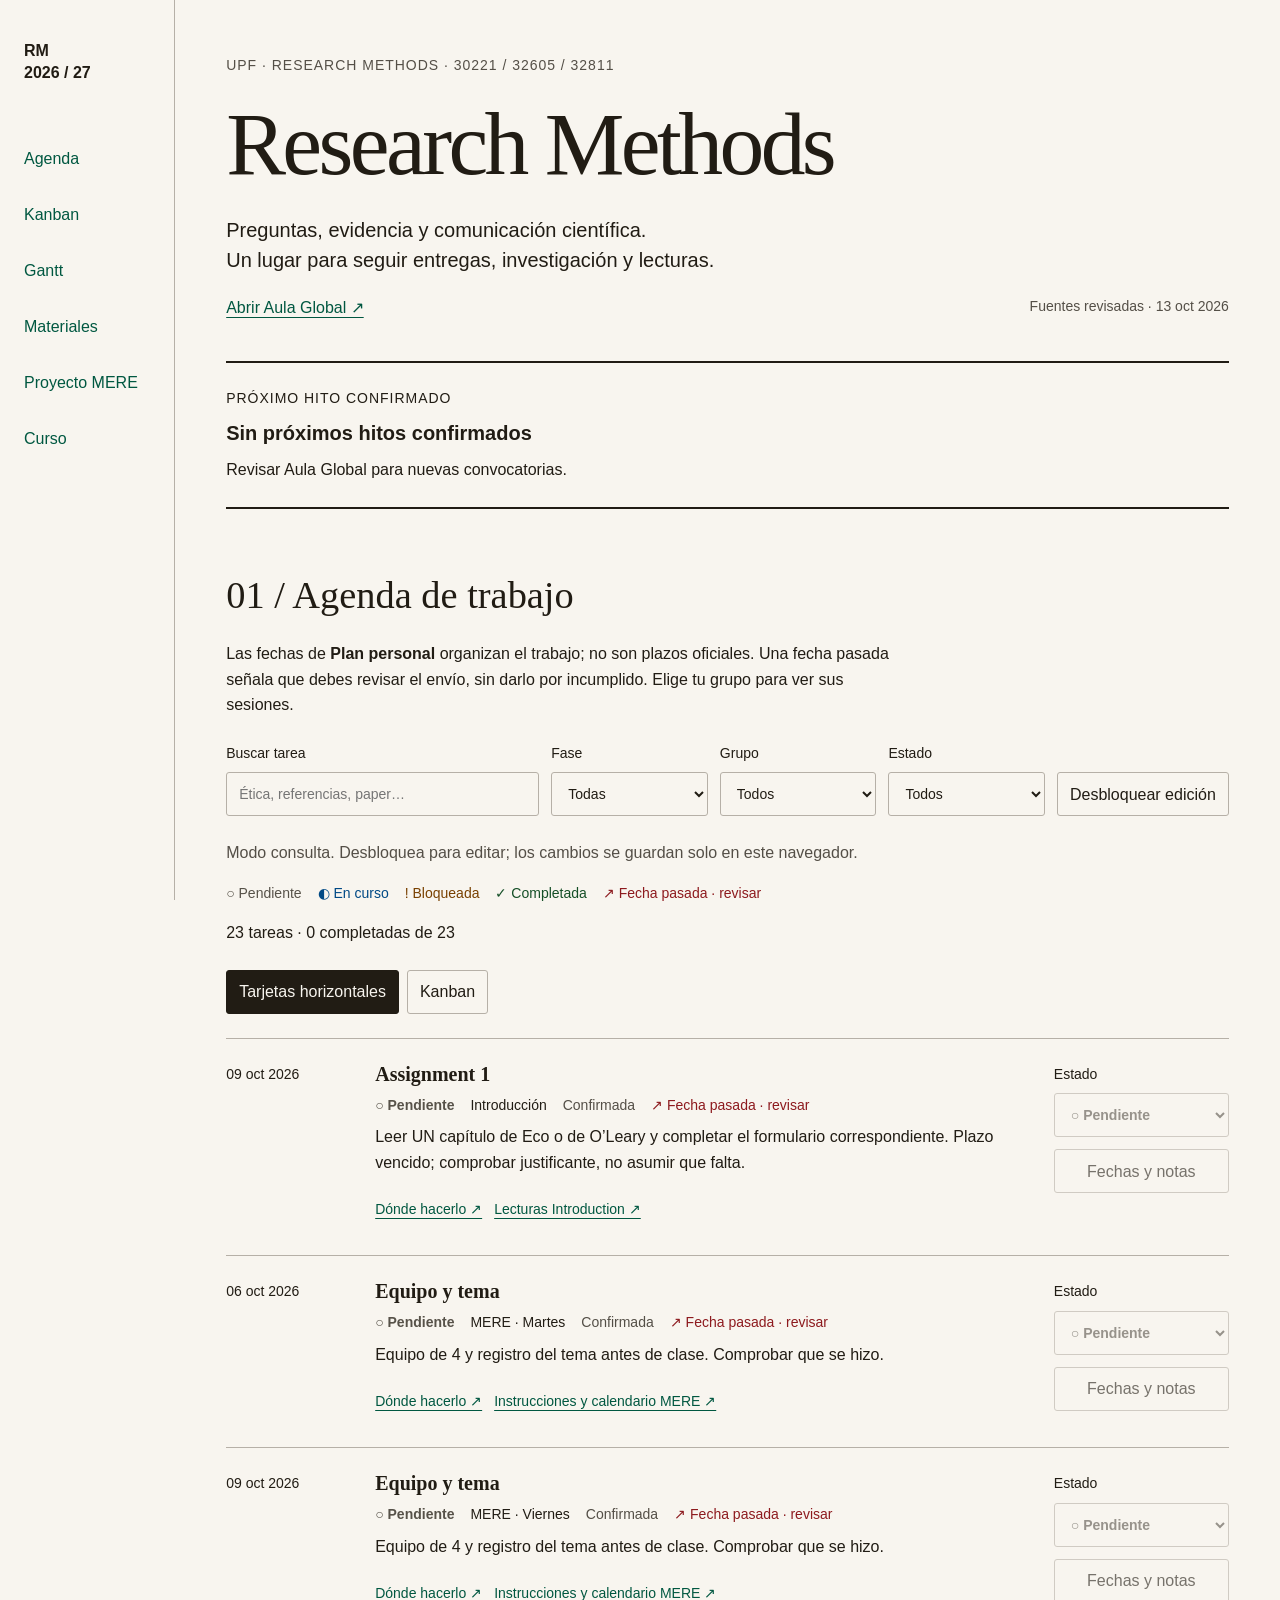
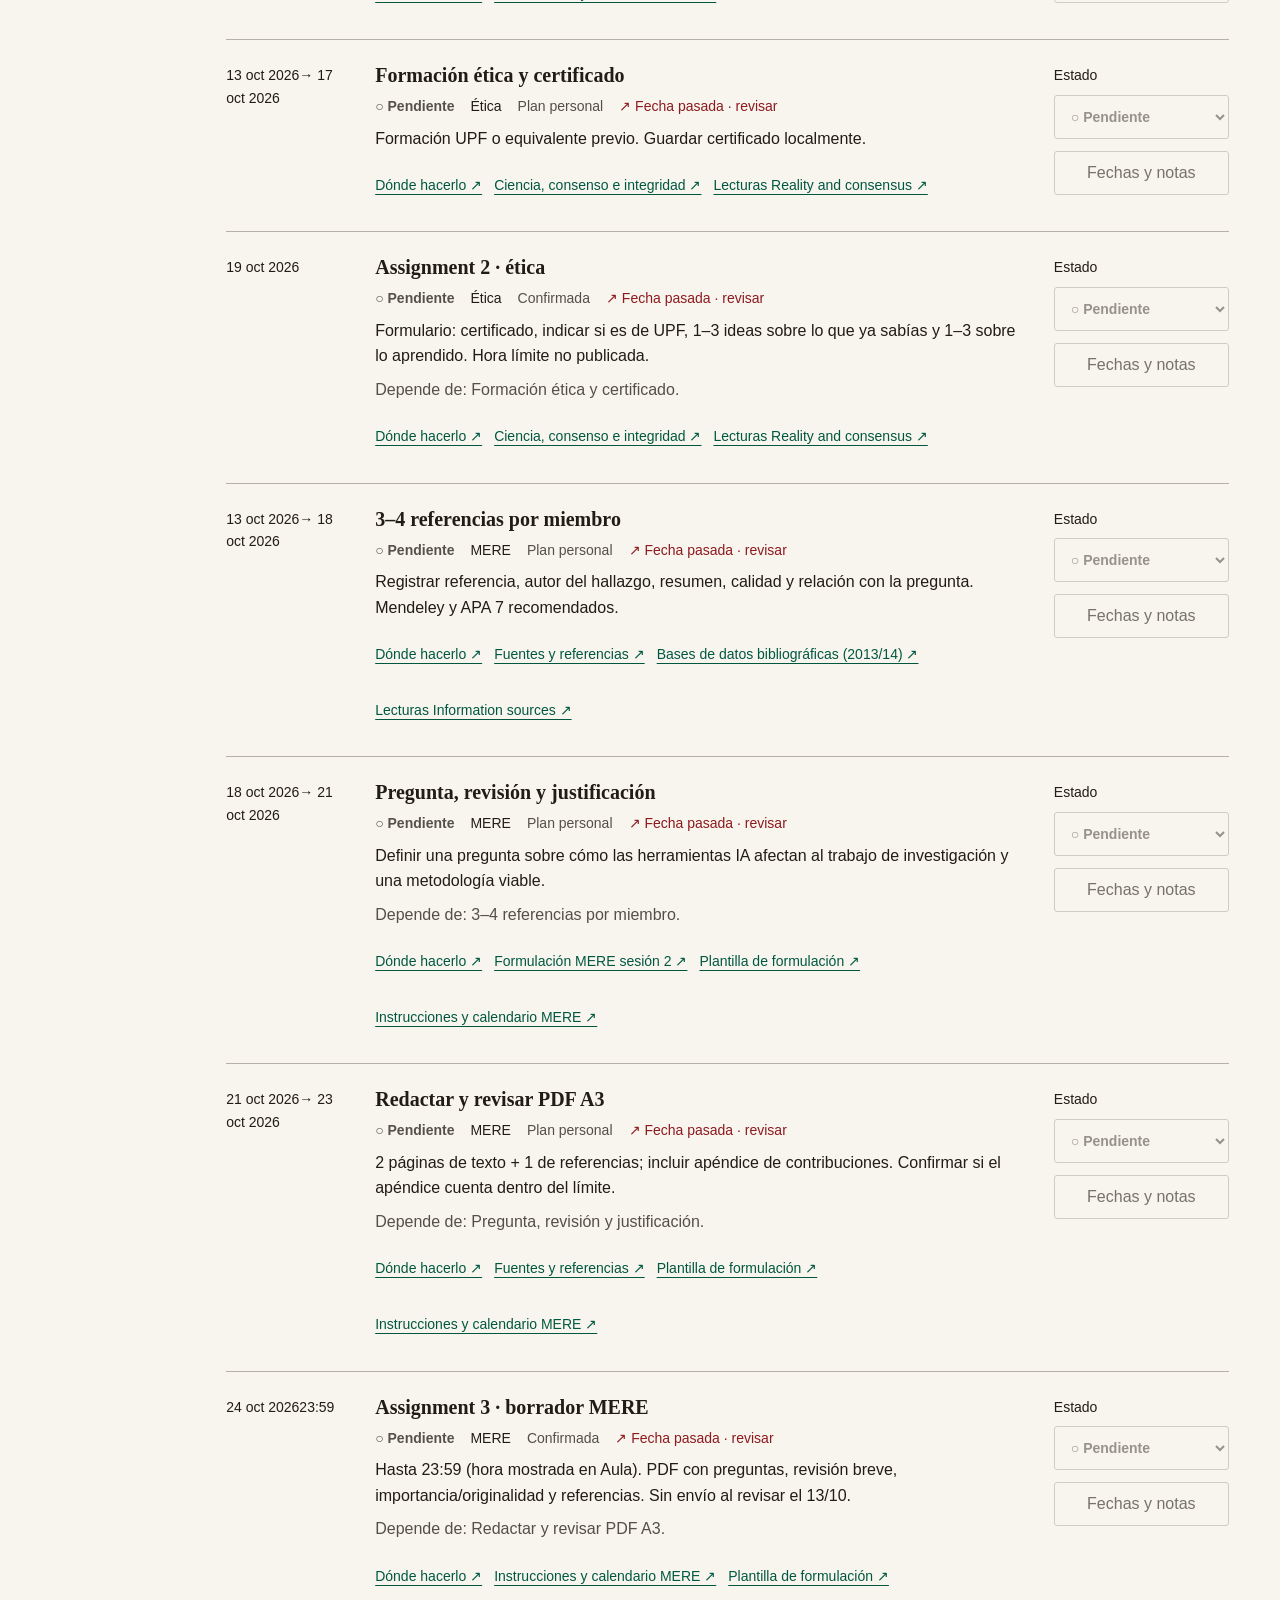
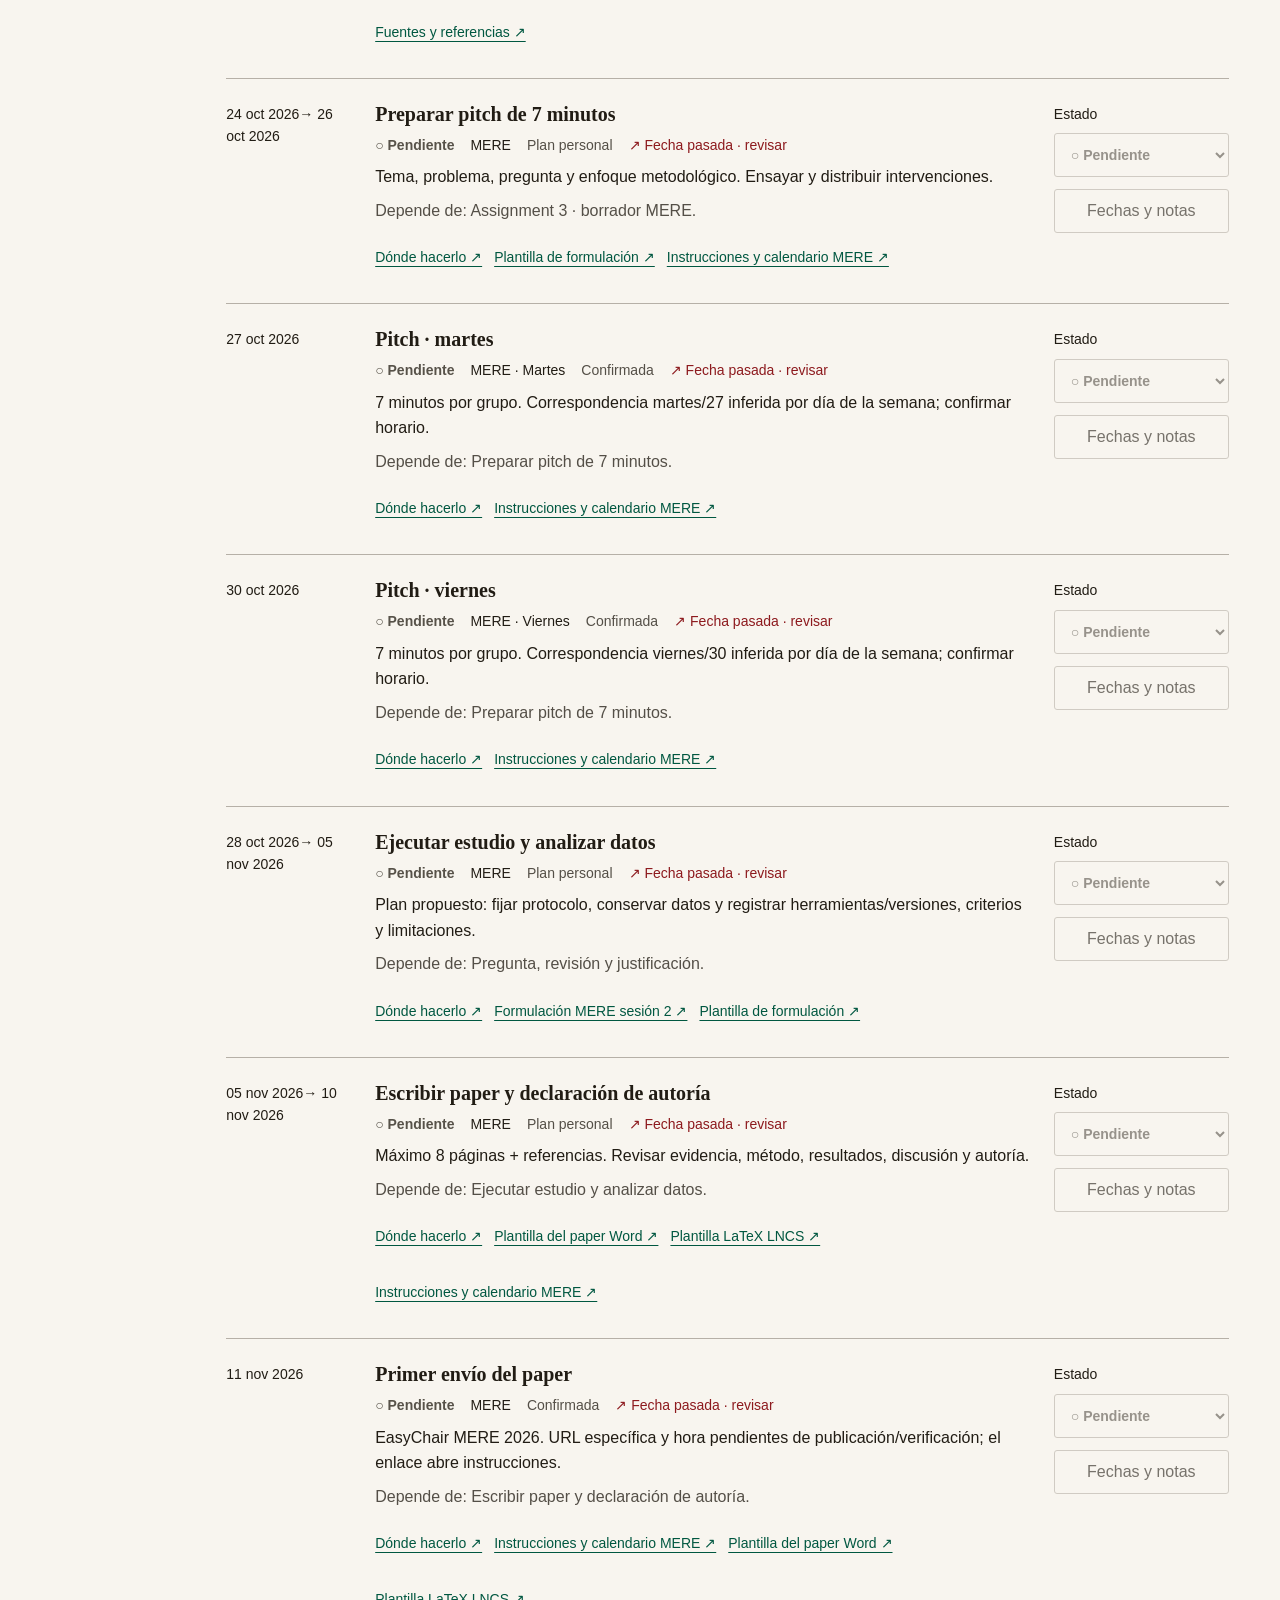
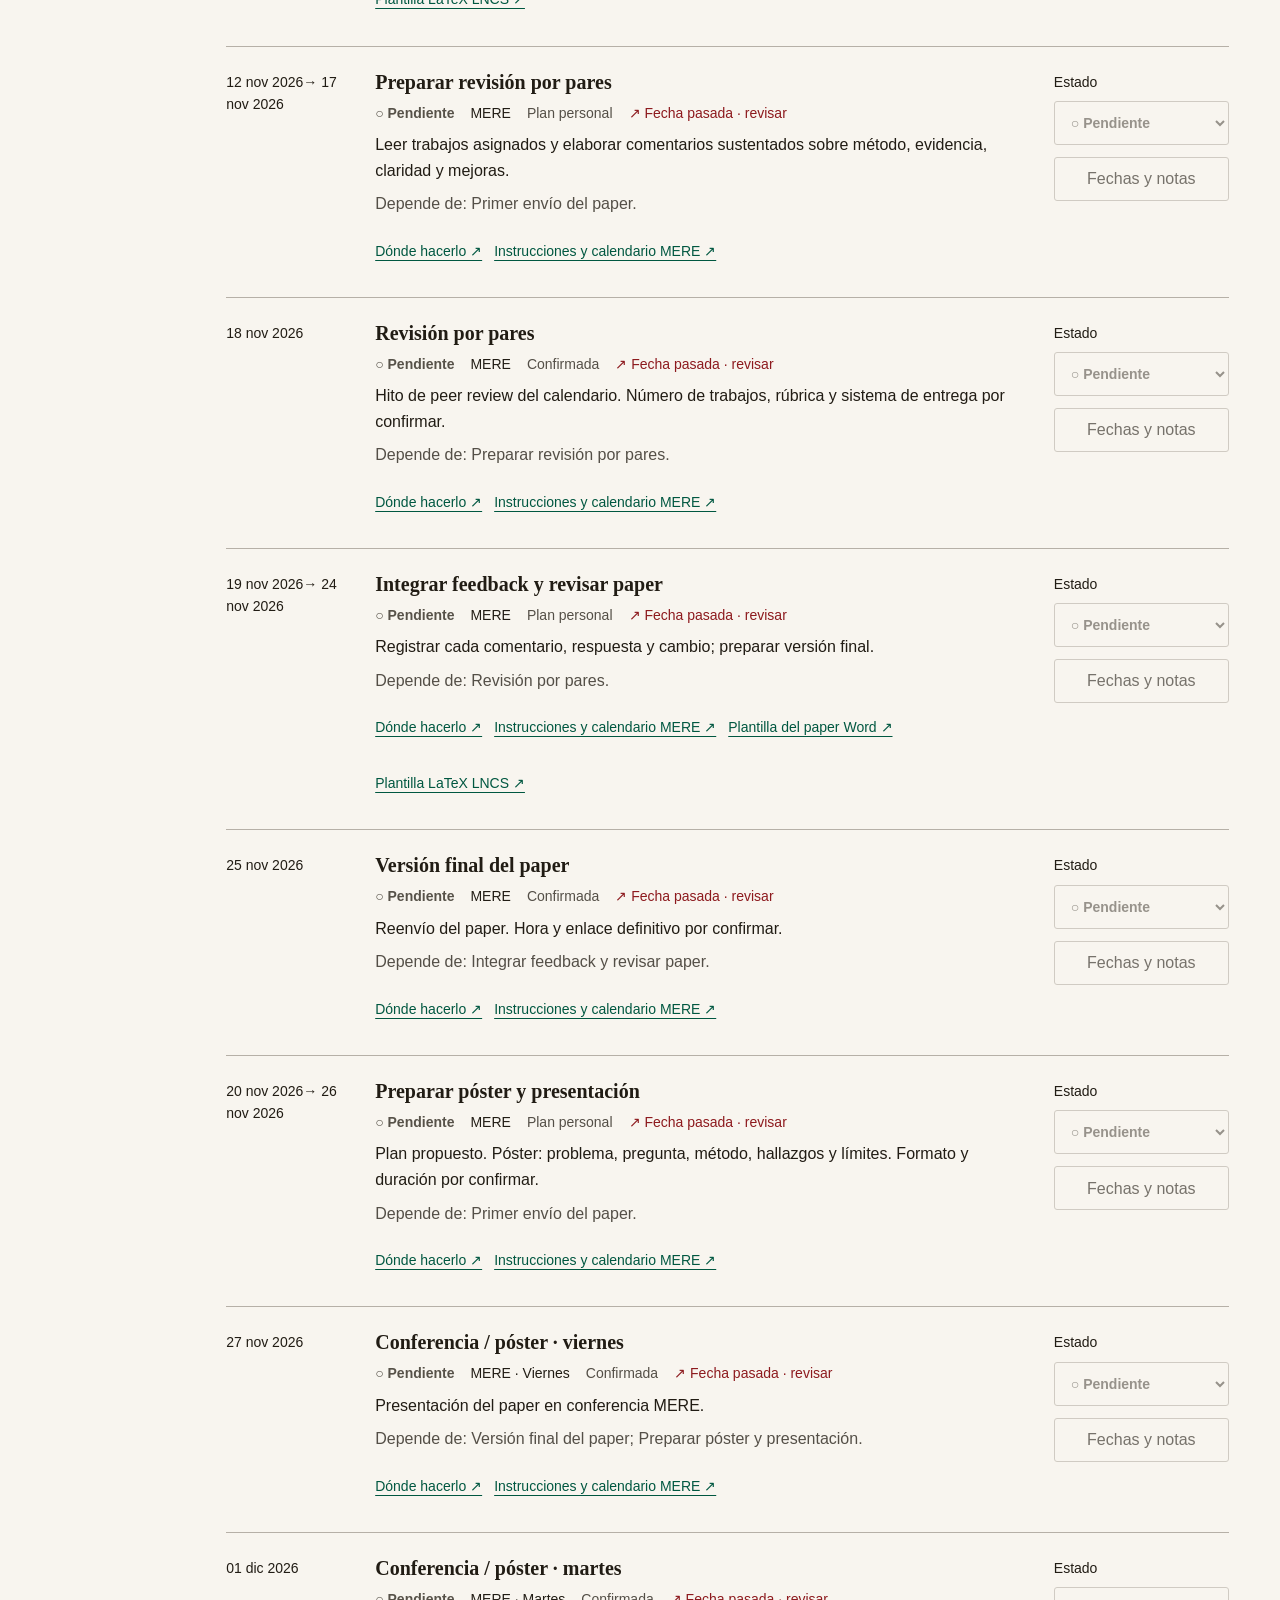
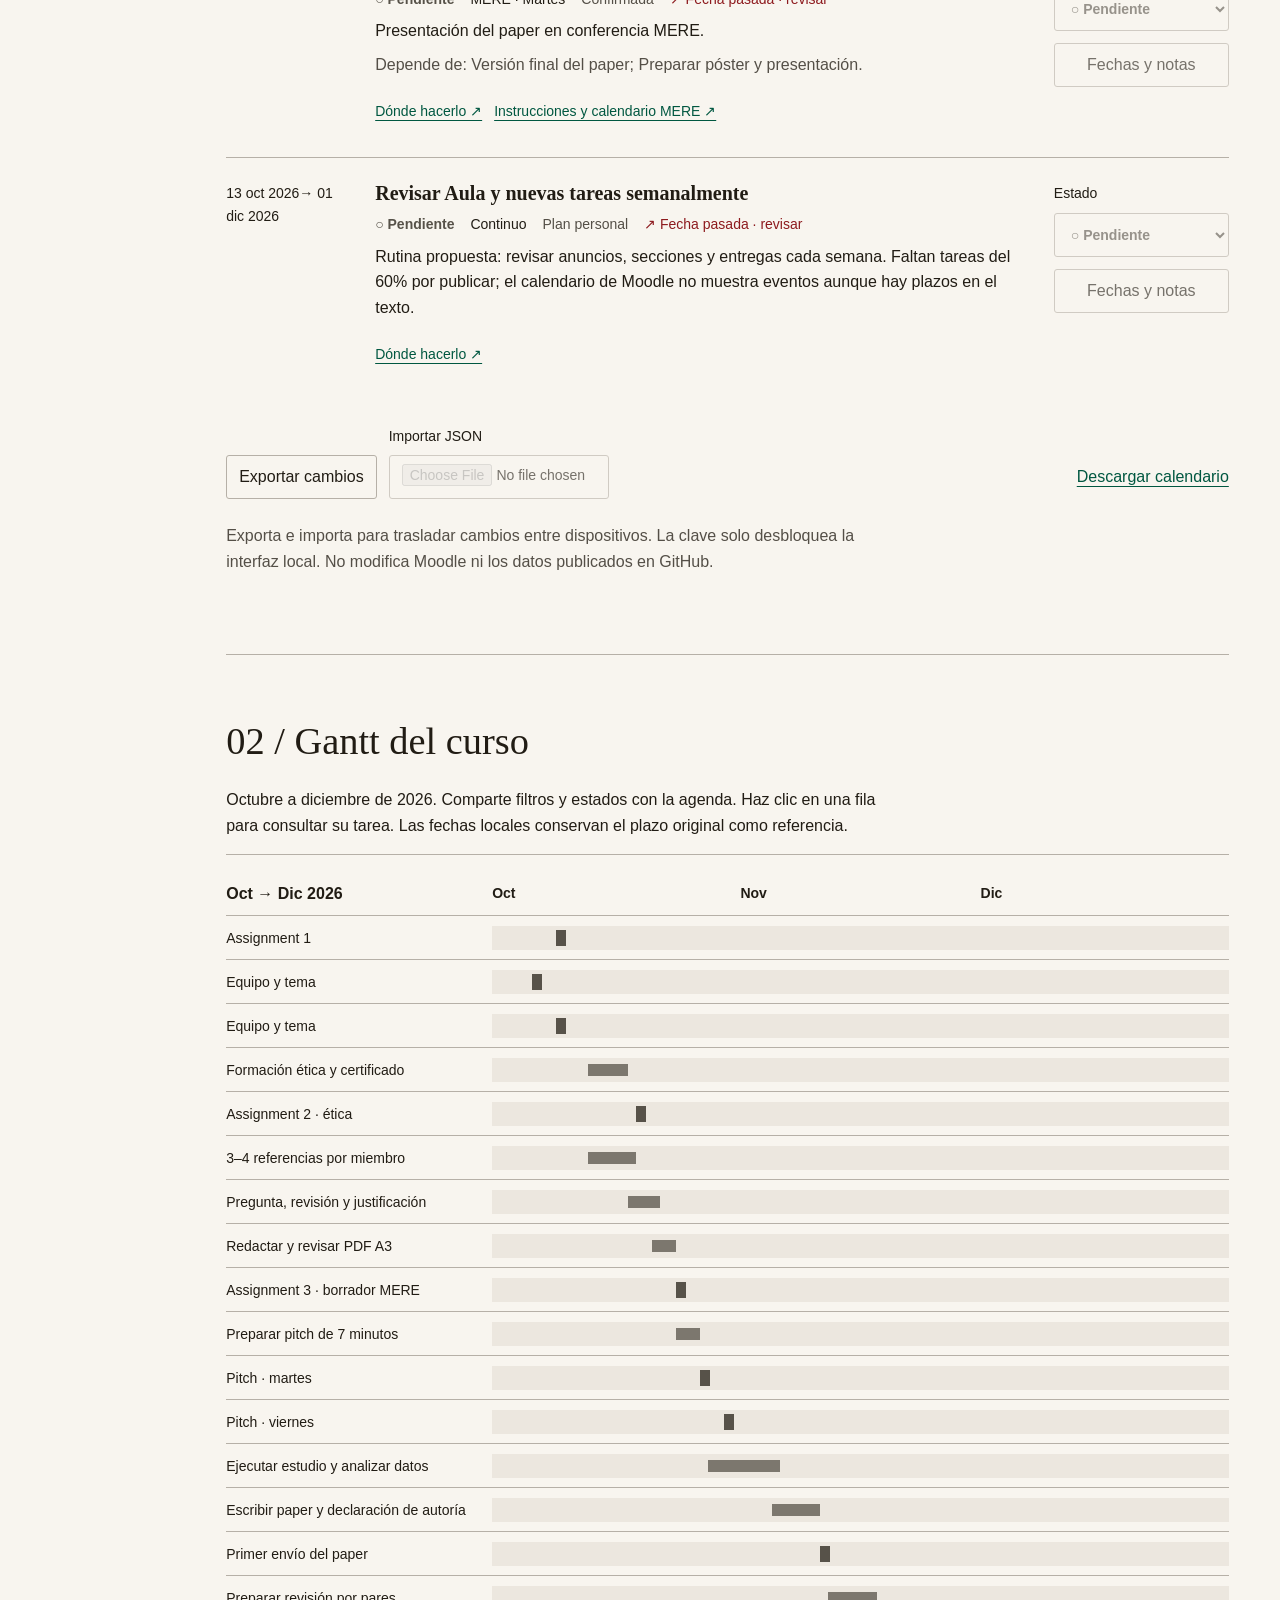
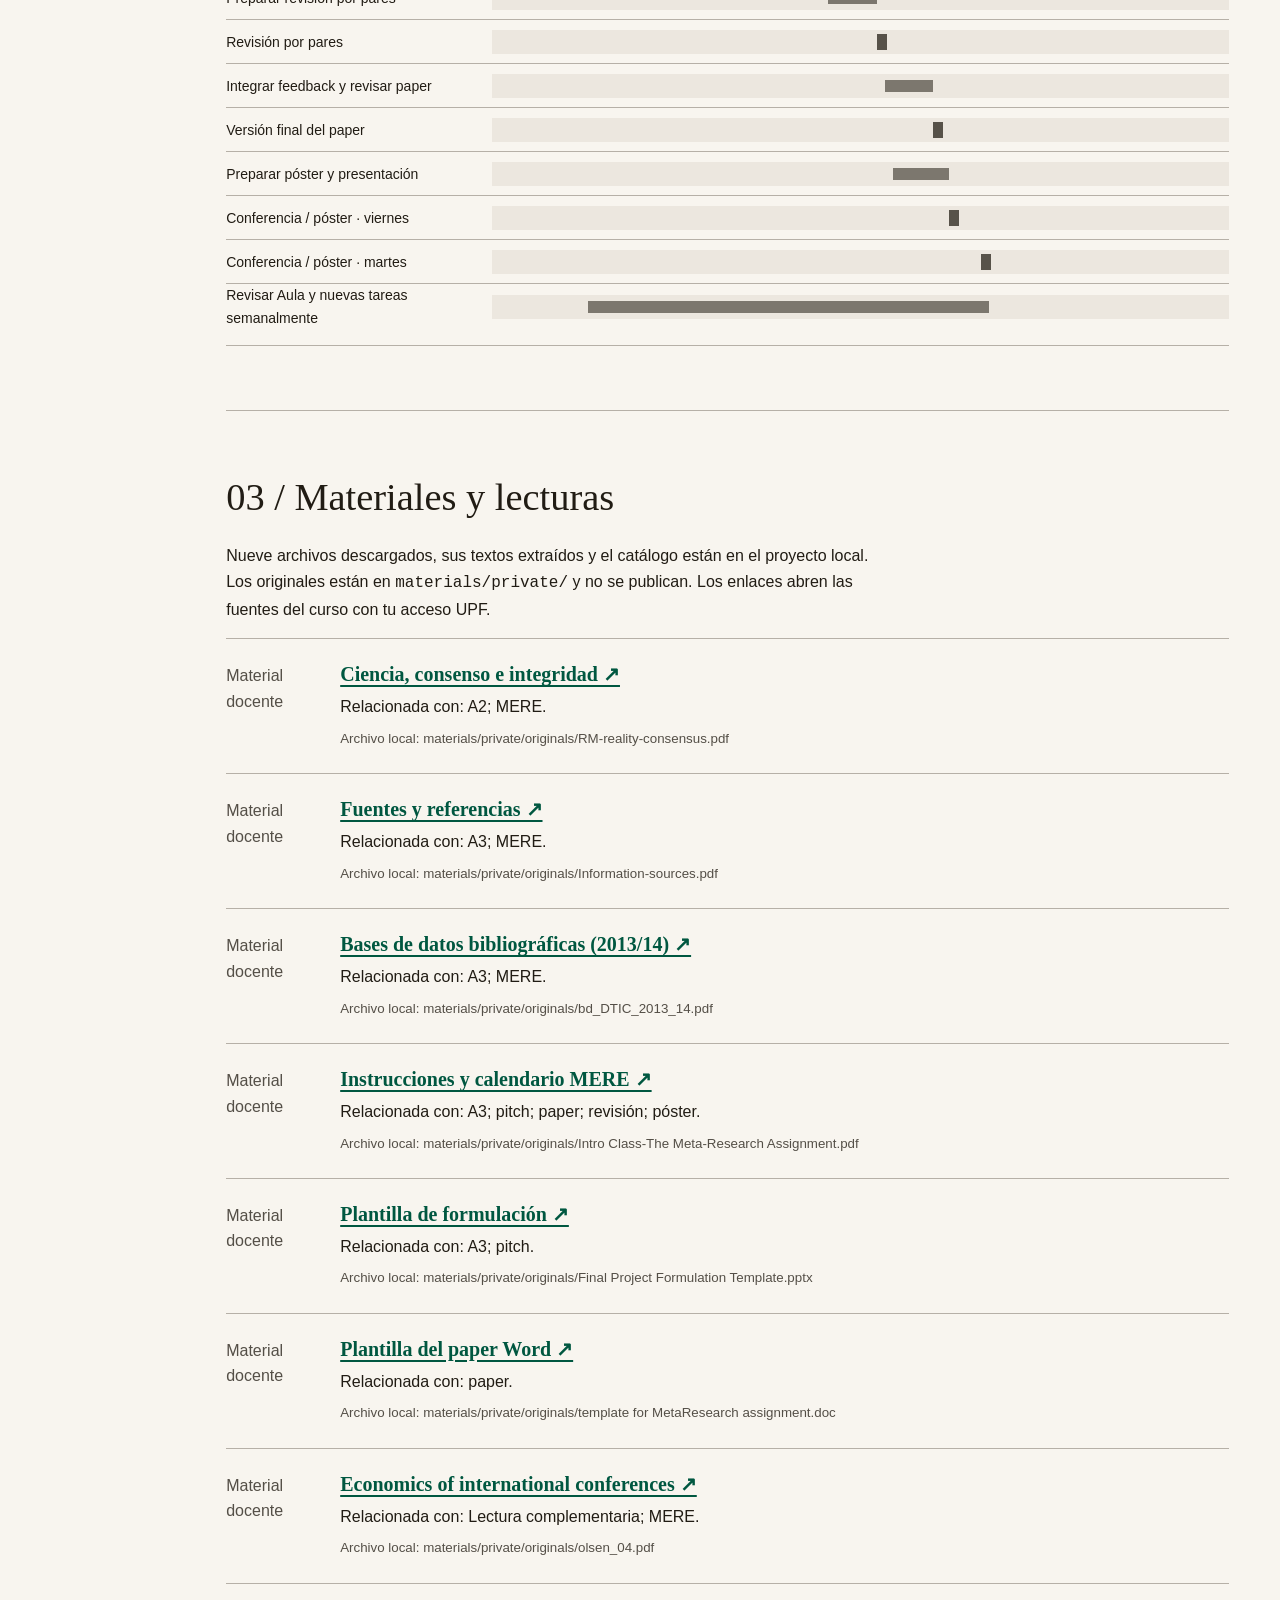
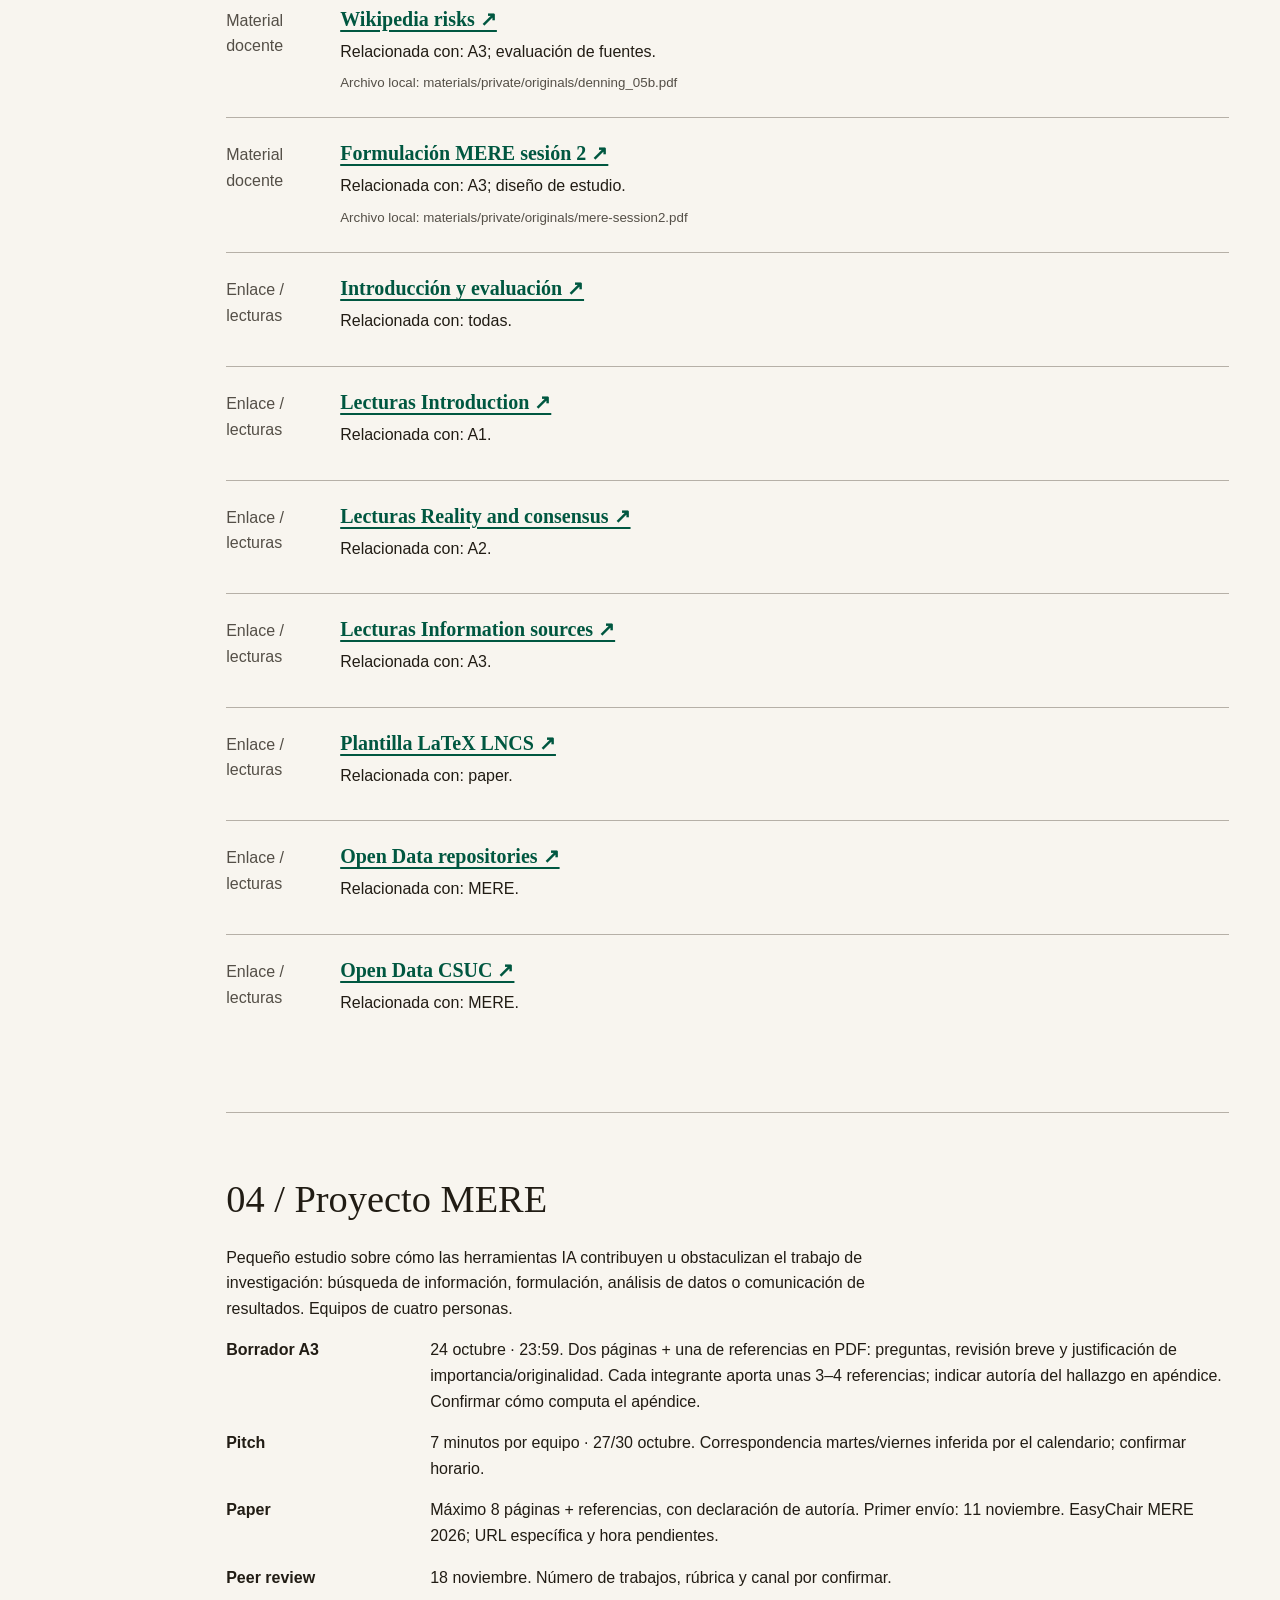
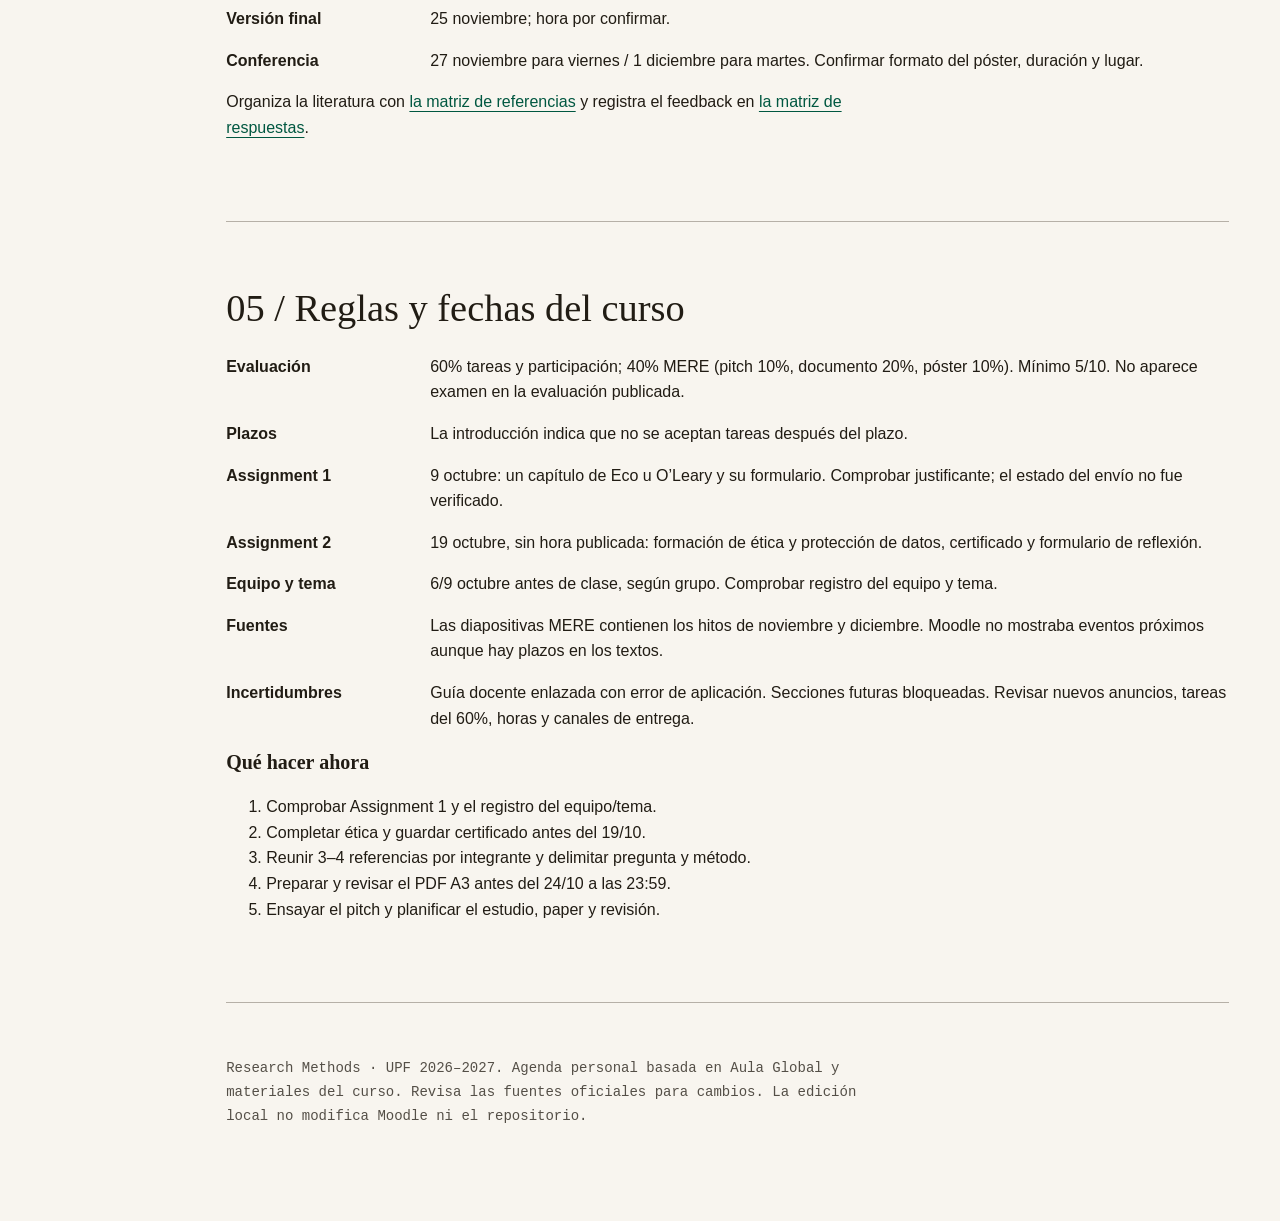
==== commit 385a7102: "Adapt course planner to shared editorial interface" ====
--- a/index.html
+++ b/index.html
@@ -1,52 +1 @@
-<!doctype html><html lang="es"><meta charset="utf-8"><meta name="viewport" content="width=device-width,initial-scale=1"><title>Research Methods · Plan 2026</title><style>
-*{box-sizing:border-box}body{margin:0;background:#f5f3ee;color:#182329;font:15px/1.5 system-ui}main{max-width:1400px;margin:auto;padding:32px}h1{font-size:36px;margin:0}h2{margin-top:32px}a{color:#125c75}button,select{padding:9px;border:1px solid #a6b4b9;border-radius:5px;background:white;color:#182329}.intro{max-width:900px}.notice{background:#fff1d9;border-left:4px solid #c97a17;padding:14px;margin:18px 0}.toolbar{display:flex;gap:12px;flex-wrap:wrap;align-items:center}.chart{overflow:auto;background:white;border:1px solid #d7dfe1;margin-top:16px}.row{display:grid;grid-template-columns:320px 1fr;min-width:1150px;border-bottom:1px solid #edf0f1;min-height:35px}.label{padding:6px 12px;border-right:1px solid #d7dfe1}.track{position:relative;background:repeating-linear-gradient(to right,transparent 0,transparent calc(100% / 57 - 1px),#edf0f1 calc(100% / 57 - 1px),#edf0f1 calc(100% / 57))}.bar{position:absolute;top:9px;height:17px;background:#216e82;border-radius:3px;min-width:6px}.bar.official{background:#c6701d;border-radius:0}.bar.done{background:#608864}.tick{position:absolute;font-size:11px;top:6px;white-space:nowrap}.tasks{display:grid;grid-template-columns:repeat(auto-fit,minmax(320px,1fr));gap:14px}.card{background:white;border:1px solid #d7dfe1;padding:18px;border-radius:6px}.card h3{margin:0 0 8px;font-size:17px}.meta{color:#56646a;font-size:13px}.tag{display:inline-block;background:#e4edf0;padding:2px 7px;border-radius:3px;font-size:12px}.official-tag{background:#fff0d9}table{width:100%;border-collapse:collapse;background:white}td,th{text-align:left;border-bottom:1px solid #ddd;padding:12px;vertical-align:top}.small{font-size:13px;color:#53626b}@media(max-width:600px){main{padding:18px}h1{font-size:28px}table{font-size:13px}}@media print{button,select{display:none}.chart{overflow:visible}.tasks{grid-template-columns:1fr 1fr}}
-
-.tasks{display:flex;flex-direction:column;gap:12px}.card{display:grid;grid-template-columns:34px minmax(0,1fr) 210px;gap:18px;padding:20px 24px;border-radius:10px;border-left:4px solid #bcc7cb}.card[data-status="En curso"]{border-left-color:#247696}.card[data-status="Hecho"]{border-left-color:#43855d;background:#f4faf5}.card[data-status="Por confirmar"]{border-left-color:#c98b38}.task-check{width:22px;height:22px;margin:4px 0;accent-color:#43855d;cursor:pointer}.card p{margin:9px 0}.card h3{font-size:18px}.task-side{display:flex;flex-direction:column;align-items:flex-end;gap:12px}.task-side label{display:flex;flex-direction:column;gap:5px;font-size:12px;color:#53626b;width:100%}.task-side select{font-size:14px;width:100%}.date{font-weight:650;font-size:16px}.status-badge{padding:3px 9px;border-radius:20px;font-size:12px;background:#edf0f2}.status-badge.active{background:#e0f0f9;color:#155f81}.status-badge.done{background:#dcefe1;color:#26633c}.status-badge.confirm{background:#fff0d8;color:#855719}.task-filters{display:flex;gap:14px;align-items:center;flex-wrap:wrap;margin-bottom:16px}.task-filters select{min-width:160px}.task-filters .count{margin-left:auto;color:#53626b}.card details{margin-top:10px}.card summary{cursor:pointer;color:#125c75}.resources{font-size:14px}.complete-title{color:#4e6957}@media(max-width:700px){.card{grid-template-columns:26px minmax(0,1fr);gap:12px;padding:16px}.task-side{grid-column:2;align-items:flex-start;flex-direction:row;flex-wrap:wrap}.task-side label{width:auto;min-width:160px}.task-filters .count{margin-left:0}}@media print{.card{break-inside:avoid}.task-filters{display:none}}
-
-:root{--confirm:#94600c;--confirm-bg:#fff4d9;--pending:#536273;--pending-bg:#edf1f6;--active:#126791;--active-bg:#e4f3fc;--done:#286b43;--done-bg:#e7f5eb;--focus:#125c75;--paper:#fff;--line:#d7dfe1;--error:#a82e31}
-html,body{overflow-x:clip}.card[data-status="Por confirmar"],.column[data-status="Por confirmar"]{--status:var(--confirm);--status-bg:var(--confirm-bg)}.card[data-status="Pendiente"],.column[data-status="Pendiente"]{--status:var(--pending);--status-bg:var(--pending-bg)}.card[data-status="En curso"],.column[data-status="En curso"]{--status:var(--active);--status-bg:var(--active-bg)}.card[data-status="Hecho"],.column[data-status="Hecho"]{--status:var(--done);--status-bg:var(--done-bg)}
-.card[data-status]{border-left-color:var(--status);background:var(--paper)}.card .status-badge{background:var(--status-bg);color:var(--status)}.card select{border-color:var(--status);color:var(--status);background:var(--status-bg)}button:hover{background:var(--pending-bg)}button:active{transform:translateY(1px)}:focus-visible{outline:3px solid var(--focus);outline-offset:3px}button:disabled,select:disabled,input:disabled{opacity:.65;cursor:not-allowed}.access{display:flex;gap:12px;align-items:center;flex-wrap:wrap;padding:14px 18px;background:var(--paper);border:1px solid var(--line);border-radius:8px;margin:16px 0}.access p{margin:0}.access input{padding:9px;border:1px solid var(--line);border-radius:5px;max-width:170px}.error{color:var(--error)}.view-controls{display:flex;gap:6px}.view-controls button[aria-pressed="true"]{background:var(--focus);color:var(--paper)}.kanban{display:grid;grid-template-columns:repeat(4,minmax(0,1fr));gap:14px;align-items:start}.column{border:1px solid var(--line);border-top:4px solid var(--status);border-radius:8px;background:var(--status-bg);padding:10px;min-width:0}.column h3{margin:4px 3px 14px;color:var(--status);font-size:16px;display:flex;justify-content:space-between}.dropzone{min-height:140px;display:flex;flex-direction:column;gap:10px;padding-bottom:20px}.column.over{outline:3px dashed var(--status);outline-offset:2px}.kanban .card{display:flex;flex-direction:column;gap:8px;padding:14px;min-width:0}.kanban .card h3{font-size:16px;overflow-wrap:anywhere}.kanban .task-side{align-items:flex-start;gap:7px}.kanban .task-side label{width:100%}.kanban .task-check{margin:0}.kanban .card p{font-size:13px}.kanban .date{font-size:13px}.drag-handle{color:var(--status);font-size:12px;cursor:grab;touch-action:none;align-self:flex-start;border:1px solid var(--line);background:var(--status-bg);padding:4px 8px}.card.dragging{opacity:.45}.empty{font-size:13px;color:var(--pending);padding:16px 5px}.task-filters{scroll-margin-top:20px}.access-status{font-weight:600}.card .task-check{accent-color:var(--status)}.table-wrap{overflow:auto}#noticeMessage{min-height:24px}body.is-dragging{user-select:none}
-@media(max-width:1000px){.kanban{grid-template-columns:repeat(2,minmax(0,1fr))}}@media(max-width:600px){.kanban{grid-template-columns:minmax(0,1fr)}.access{gap:8px}.access form{display:flex;flex-wrap:wrap;gap:8px}.toolbar{align-items:flex-start}.toolbar input[type=file]{max-width:230px}h1,h2{overflow-wrap:anywhere}.task-filters .count{width:100%;margin-left:0}.task-filters select{min-width:0}main{min-width:0}}
-[hidden]{display:none!important}.tasks .drag-handle{display:none}.kanban .drag-handle{display:block}
-.view-controls button{white-space:nowrap}.tasks .card{align-items:start}.tasks .card>div{min-width:0}.tasks .task-side{padding-left:16px;border-left:1px solid var(--line)}@media(max-width:700px){.tasks .task-side{padding-left:0;border-left:0}}
-</style><main><p class="small">UPF · 2026–2027 · revisión 13 octubre 2026</p><h1>Research Methods</h1><p class="intro">Entregas, estudio y proyecto MERE en un solo lugar. Los hitos naranjas son fechas del curso; los bloques azules son una propuesta de trabajo. Las tareas vencidas tienen estado sin confirmar.</p><div class="notice"><b>Prioridades:</b> comprobar A1 y equipo/tema; certificado de ética para el 19/10; PDF MERE para el 24/10 a las 23:59. Evaluación: 60% tareas y participación, 40% MERE. No se anuncia examen en las diapositivas de evaluación. Las secciones futuras están bloqueadas.</div><div class="toolbar"><label>Grupo <select id="group"><option>Todos</option><option>Martes</option><option>Viernes</option></select></label><label><input id="only" type="checkbox"> Solo hitos oficiales</label><button id="export">Exportar progreso</button><label>Importar progreso <input type="file" id="import" accept="application/json"></label><a href="README.md">Guía completa y GitHub</a></div><section class="access" aria-label="Acceso de edición"><span id="accessStatus" class="access-status">Solo lectura</span><form id="unlockForm"><label>Clave de edición <input id="accessKey" type="password" autocomplete="off" required></label> <button id="unlock" type="submit">Desbloquear</button></form><button id="lock" hidden>Bloquear edición</button><p class="small">Los cambios quedan en este navegador.</p><span id="accessMessage" role="status"></span></section><h2>Gantt · 6 octubre a 1 diciembre</h2><p class="small">Selecciona tu grupo para ocultar la otra rama. Fechas sin hora: confirmar en Aula. Para EasyChair, el enlace de tarea abre las instrucciones hasta que se publique la URL de envío.</p><div id="gantt" class="chart"></div><h2>Tareas y entregables</h2><div class="task-filters"><div class="view-controls" aria-label="Vista de tareas"><button id="boardView" aria-pressed="true">Kanban</button><button id="listView" aria-pressed="false">Tarjetas horizontales</button></div><label>Estado <select id="statusFilter"><option>Todos los estados</option><option>Por confirmar</option><option>Pendiente</option><option>En curso</option><option>Hecho</option></select></label><label><input type="checkbox" id="pendingOnly"> Solo pendientes</label><span class="count" id="taskCount"></span></div><p id="noticeMessage" class="small" role="status">Desbloquea la edición para arrastrar tarjetas o cambiar estados.</p><div id="board" class="kanban"></div><div class="tasks" id="tasks" hidden></div><h2>Materiales vinculados</h2><p class="small">Originales locales excluidos de Git. Los enlaces Aula requieren tu acceso UPF. Las lecturas externas completas están en las páginas Readings.</p><div class="table-wrap"><table><thead><tr><th>Material</th><th>Uso</th><th>Acceso</th></tr></thead><tbody id="materials"></tbody></table></div><h2>Por confirmar</h2><ul><li>Grupo martes/viernes y horario concreto del pitch/conferencia.</li><li>URL EasyChair, horas de los hitos de noviembre, rúbrica de revisión y formato del póster.</li><li>Cómputo del apéndice en Assignment 3 y tareas futuras del 60%.</li><li>Guía docente: el enlace del curso devuelve un error de aplicación.</li></ul><p class="small">Progreso guardado en el navegador, separado de tasks.json. Exporta para conservarlo. Nada se envía a Aula o GitHub desde este panel.</p></main><script>
-const DATA={"tasks": [{"id": "A1", "title": "Assignment 1", "start": "2026-10-09", "end": "2026-10-09", "group": "Todos", "official": true, "where": "https://aulaglobal.upf.edu/mod/page/view.php?id=1800753", "resources": ["read-intro"], "depends": "", "detail": "Leer UN capítulo de Eco o de O’Leary y completar el formulario correspondiente. Plazo vencido; comprobar justificante, no asumir que falta.", "status": "Por confirmar"}, {"id": "G-T", "title": "Equipo y tema", "start": "2026-10-06", "end": "2026-10-06", "group": "Martes", "official": true, "where": "https://aulaglobal.upf.edu/mod/url/view.php?id=1800806", "resources": ["mere"], "depends": "", "detail": "Equipo de 4 y registro del tema antes de clase. Comprobar que se hizo.", "status": "Por confirmar"}, {"id": "G-F", "title": "Equipo y tema", "start": "2026-10-09", "end": "2026-10-09", "group": "Viernes", "official": true, "where": "https://aulaglobal.upf.edu/mod/url/view.php?id=1800806", "resources": ["mere"], "depends": "", "detail": "Equipo de 4 y registro del tema antes de clase. Comprobar que se hizo.", "status": "Por confirmar"}, {"id": "E1", "title": "Formación ética y certificado", "start": "2026-10-13", "end": "2026-10-17", "group": "Todos", "official": false, "where": "https://www.upf.edu/web/cirep/training-and-resources", "resources": ["reality", "read-reality"], "depends": "", "detail": "Formación UPF o equivalente previo. Guardar certificado localmente.", "status": "Pendiente"}, {"id": "A2", "title": "Assignment 2 · ética", "start": "2026-10-19", "end": "2026-10-19", "group": "Todos", "official": true, "where": "https://aulaglobal.upf.edu/mod/url/view.php?id=1800759", "resources": ["reality", "read-reality"], "depends": "E1", "detail": "Formulario: certificado, indicar si es de UPF, 1–3 ideas sobre lo que ya sabías y 1–3 sobre lo aprendido. Hora límite no publicada.", "status": "Pendiente"}, {"id": "L1", "title": "3–4 referencias por miembro", "start": "2026-10-13", "end": "2026-10-18", "group": "Todos", "official": false, "where": "", "resources": ["sources", "databases", "read-sources"], "depends": "", "detail": "Registrar referencia, autor del hallazgo, resumen, calidad y relación con la pregunta. Mendeley y APA 7 recomendados.", "status": "Pendiente"}, {"id": "Q1", "title": "Pregunta, revisión y justificación", "start": "2026-10-18", "end": "2026-10-21", "group": "Todos", "official": false, "where": "", "resources": ["session2", "formulation", "mere"], "depends": "L1", "detail": "Definir una pregunta sobre cómo las herramientas IA afectan al trabajo de investigación y una metodología viable.", "status": "Pendiente"}, {"id": "D1", "title": "Redactar y revisar PDF A3", "start": "2026-10-21", "end": "2026-10-23", "group": "Todos", "official": false, "where": "", "resources": ["sources", "formulation", "mere"], "depends": "Q1", "detail": "2 páginas de texto + 1 de referencias; incluir apéndice de contribuciones. Confirmar si el apéndice cuenta dentro del límite.", "status": "Pendiente"}, {"id": "A3", "title": "Assignment 3 · borrador MERE", "start": "2026-10-24", "end": "2026-10-24", "group": "Todos", "official": true, "where": "https://aulaglobal.upf.edu/mod/assign/view.php?id=1800813", "resources": ["mere", "formulation", "sources"], "depends": "D1", "detail": "Hasta 23:59 (hora mostrada en Aula). PDF con preguntas, revisión breve, importancia/originalidad y referencias. Sin envío al revisar el 13/10.", "status": "Pendiente"}, {"id": "P0", "title": "Preparar pitch de 7 minutos", "start": "2026-10-24", "end": "2026-10-26", "group": "Todos", "official": false, "where": "", "resources": ["formulation", "mere"], "depends": "A3", "detail": "Tema, problema, pregunta y enfoque metodológico. Ensayar y distribuir intervenciones.", "status": "Pendiente"}, {"id": "P-T", "title": "Pitch · martes", "start": "2026-10-27", "end": "2026-10-27", "group": "Martes", "official": true, "where": "https://aulaglobal.upf.edu/mod/resource/view.php?id=1800805", "resources": ["mere"], "depends": "P0", "detail": "7 minutos por grupo. Correspondencia martes/27 inferida por día de la semana; confirmar horario.", "status": "Pendiente"}, {"id": "P-F", "title": "Pitch · viernes", "start": "2026-10-30", "end": "2026-10-30", "group": "Viernes", "official": true, "where": "https://aulaglobal.upf.edu/mod/resource/view.php?id=1800805", "resources": ["mere"], "depends": "P0", "detail": "7 minutos por grupo. Correspondencia viernes/30 inferida por día de la semana; confirmar horario.", "status": "Pendiente"}, {"id": "M1", "title": "Ejecutar estudio y analizar datos", "start": "2026-10-28", "end": "2026-11-05", "group": "Todos", "official": false, "where": "", "resources": ["session2", "formulation"], "depends": "Q1", "detail": "Plan propuesto: fijar protocolo, conservar datos y registrar herramientas/versiones, criterios y limitaciones.", "status": "Pendiente"}, {"id": "M2", "title": "Escribir paper y declaración de autoría", "start": "2026-11-05", "end": "2026-11-10", "group": "Todos", "official": false, "where": "", "resources": ["word", "latex", "mere"], "depends": "M1", "detail": "Máximo 8 páginas + referencias. Revisar evidencia, método, resultados, discusión y autoría.", "status": "Pendiente"}, {"id": "M3", "title": "Primer envío del paper", "start": "2026-11-11", "end": "2026-11-11", "group": "Todos", "official": true, "where": "https://aulaglobal.upf.edu/mod/resource/view.php?id=1800805", "resources": ["mere", "word", "latex"], "depends": "M2", "detail": "EasyChair MERE 2026. URL específica y hora pendientes de publicación/verificación; el enlace abre instrucciones.", "status": "Pendiente"}, {"id": "R1", "title": "Preparar revisión por pares", "start": "2026-11-12", "end": "2026-11-17", "group": "Todos", "official": false, "where": "", "resources": ["mere"], "depends": "M3", "detail": "Leer trabajos asignados y elaborar comentarios sustentados sobre método, evidencia, claridad y mejoras.", "status": "Pendiente"}, {"id": "R2", "title": "Revisión por pares", "start": "2026-11-18", "end": "2026-11-18", "group": "Todos", "official": true, "where": "https://aulaglobal.upf.edu/mod/resource/view.php?id=1800805", "resources": ["mere"], "depends": "R1", "detail": "Hito de peer review del calendario. Número de trabajos, rúbrica y sistema de entrega por confirmar.", "status": "Pendiente"}, {"id": "F1", "title": "Integrar feedback y revisar paper", "start": "2026-11-19", "end": "2026-11-24", "group": "Todos", "official": false, "where": "", "resources": ["mere", "word", "latex"], "depends": "R2", "detail": "Registrar cada comentario, respuesta y cambio; preparar versión final.", "status": "Pendiente"}, {"id": "F2", "title": "Versión final del paper", "start": "2026-11-25", "end": "2026-11-25", "group": "Todos", "official": true, "where": "https://aulaglobal.upf.edu/mod/resource/view.php?id=1800805", "resources": ["mere"], "depends": "F1", "detail": "Reenvío del paper. Hora y enlace definitivo por confirmar.", "status": "Pendiente"}, {"id": "C1", "title": "Preparar póster y presentación", "start": "2026-11-20", "end": "2026-11-26", "group": "Todos", "official": false, "where": "", "resources": ["mere"], "depends": "M3", "detail": "Plan propuesto. Póster: problema, pregunta, método, hallazgos y límites. Formato y duración por confirmar.", "status": "Pendiente"}, {"id": "C-F", "title": "Conferencia / póster · viernes", "start": "2026-11-27", "end": "2026-11-27", "group": "Viernes", "official": true, "where": "https://aulaglobal.upf.edu/mod/resource/view.php?id=1800805", "resources": ["mere"], "depends": "F2;C1", "detail": "Presentación del paper en conferencia MERE.", "status": "Pendiente"}, {"id": "C-T", "title": "Conferencia / póster · martes", "start": "2026-12-01", "end": "2026-12-01", "group": "Martes", "official": true, "where": "https://aulaglobal.upf.edu/mod/resource/view.php?id=1800805", "resources": ["mere"], "depends": "F2;C1", "detail": "Presentación del paper en conferencia MERE.", "status": "Pendiente"}, {"id": "U1", "title": "Revisar Aula y nuevas tareas semanalmente", "start": "2026-10-13", "end": "2026-12-01", "group": "Todos", "official": false, "where": "https://aulaglobal.upf.edu/course/view.php?id=95580", "resources": [], "depends": "", "detail": "Rutina propuesta: revisar anuncios, secciones y entregas cada semana. Faltan tareas del 60% por publicar; el calendario de Moodle no muestra eventos aunque hay plazos en el texto.", "status": "Pendiente"}], "materials": [{"id": "reality", "title": "Ciencia, consenso e integridad", "url": "https://aulaglobal.upf.edu/mod/resource/view.php?id=1800755", "path": "materials/originals/RM-reality-consensus.pdf", "related": "A2; MERE", "sha256": "038f943666330471fb2d95b360435405296c3234327cb9220190858bcc6bcb91", "downloaded": true}, {"id": "sources", "title": "Fuentes y referencias", "url": "https://aulaglobal.upf.edu/mod/resource/view.php?id=1800762", "path": "materials/originals/Information-sources.pdf", "related": "A3; MERE", "sha256": "02d1af70630c2808dfd01f5ba93afe6f8ef6f42ce48a89f14a50c8fbf2c1ec9b", "downloaded": true}, {"id": "databases", "title": "Bases de datos bibliográficas (2013/14)", "url": "https://aulaglobal.upf.edu/mod/resource/view.php?id=1800763", "path": "materials/originals/bd_DTIC_2013_14.pdf", "related": "A3; MERE", "sha256": "fab0b435f28788e0eaabc335ef9083d5907f7cc4d16efffa4617a8fa89790a8e", "downloaded": true}, {"id": "mere", "title": "Instrucciones y calendario MERE", "url": "https://aulaglobal.upf.edu/mod/resource/view.php?id=1800805", "path": "materials/originals/Intro Class-The Meta-Research Assignment.pdf", "related": "A3; pitch; paper; revisión; póster", "sha256": "8f432f1298edbc085cc86d471ac1ddfbbba8f2aa808d46be7f7154c3713d3c0c", "downloaded": true}, {"id": "formulation", "title": "Plantilla de formulación", "url": "https://aulaglobal.upf.edu/mod/resource/view.php?id=1800810", "path": "materials/originals/Final Project Formulation Template.pptx", "related": "A3; pitch", "sha256": "34bd6f4f7eda70f1550d22d77d5a29c32035b7f8fd97144b95697e69e698844a", "downloaded": true}, {"id": "word", "title": "Plantilla del paper Word", "url": "https://aulaglobal.upf.edu/mod/resource/view.php?id=1800811", "path": "materials/originals/template for MetaResearch assignment.doc", "related": "paper", "sha256": "32eea4f459b0a8212d2289a0b2fee59bdae8d375c3430e560b428b3025ea7d18", "downloaded": true}, {"id": "olsen", "title": "Economics of international conferences", "url": "https://aulaglobal.upf.edu/mod/page/view.php?id=1800770", "path": "materials/originals/olsen_04.pdf", "related": "Lectura complementaria; MERE", "sha256": "07f9878bbb921fbfa4f7596fcf22a9d0524aa5e35735454f70660ccd0c33a015", "downloaded": true}, {"id": "denning", "title": "Wikipedia risks", "url": "https://aulaglobal.upf.edu/mod/page/view.php?id=1800770", "path": "materials/originals/denning_05b.pdf", "related": "A3; evaluación de fuentes", "sha256": "0d0a5814154184a0bbd5c70a68ff01af4fc62ede6f150e557f6a7c072bb88e5f", "downloaded": true}, {"id": "session2", "title": "Formulación MERE sesión 2", "url": "https://aulaglobal.upf.edu/mod/url/view.php?id=1800808", "path": "materials/originals/mere-session2.pdf", "related": "A3; diseño de estudio", "sha256": "8df501ad293a51ede5ab749753f2f98441adb0cbf86fa8a86ac7b52d5cc0a2ae", "downloaded": true}, {"id": "intro", "title": "Introducción y evaluación", "url": "https://aulaglobal.upf.edu/mod/url/view.php?id=1800751", "path": "", "related": "todas", "downloaded": false}, {"id": "read-intro", "title": "Lecturas Introduction", "url": "https://aulaglobal.upf.edu/mod/page/view.php?id=1800752", "path": "", "related": "A1", "downloaded": false}, {"id": "read-reality", "title": "Lecturas Reality and consensus", "url": "https://aulaglobal.upf.edu/mod/page/view.php?id=1800757", "path": "", "related": "A2", "downloaded": false}, {"id": "read-sources", "title": "Lecturas Information sources", "url": "https://aulaglobal.upf.edu/mod/page/view.php?id=1800770", "path": "", "related": "A3", "downloaded": false}, {"id": "latex", "title": "Plantilla LaTeX LNCS", "url": "https://aulaglobal.upf.edu/mod/url/view.php?id=1800812", "path": "", "related": "paper", "downloaded": false}, {"id": "data", "title": "Open Data repositories", "url": "https://aulaglobal.upf.edu/mod/url/view.php?id=1800764", "path": "", "related": "MERE", "downloaded": false}, {"id": "csuc", "title": "Open Data CSUC", "url": "https://aulaglobal.upf.edu/mod/url/view.php?id=1800765", "path": "", "related": "MERE", "downloaded": false}]};const key='upf-rm-2026-progress';let progress={};try{progress=JSON.parse(localStorage.getItem(key)||'{}')}catch{};const $=id=>document.getElementById(id),esc=s=>String(s).replace(/[&<>"']/g,c=>({'&':'&amp;','<':'&lt;','>':'&gt;','"':'&quot;',"'":'&#39;'}[c]));let unlocked=false,view='board',dragId=null;try{const savedView=localStorage.getItem('upf-rm-2026-view');if(['board','list'].includes(savedView))view=savedView}catch{};const statuses=['Por confirmar','Pendiente','En curso','Hecho'];const origin=Date.parse('2026-10-06T00:00:00Z'),day=s=>(Date.parse(s+'T00:00:00Z')-origin)/86400000;
-function localMaterials(){return location.protocol==='file:'||['localhost','127.0.0.1'].includes(location.hostname)}
-function render(){let ts=DATA.tasks.filter(t=>($('group').value==='Todos'||t.group==='Todos'||t.group===$('group').value)&&(!$('only').checked||t.official));let ticks=['2026-10-06','2026-10-13','2026-10-20','2026-10-27','2026-11-03','2026-11-10','2026-11-17','2026-11-24','2026-12-01'];$('gantt').innerHTML='<div class="row"><div class="label">Tarea / hito</div><div class="track">'+ticks.map(d=>'<span class="tick" style="left:'+Math.min(day(d)/57*100,94)+'%">'+d.slice(8)+'/'+d.slice(5,7)+'</span>').join('')+'</div></div>'+ts.map(t=>'<div class="row"><div class="label">'+esc(t.title)+'</div><div class="track"><span title="'+esc(t.start+' → '+t.end)+'" class="bar '+(t.official?'official ':'')+(progress[t.id]==='Hecho'?'done':'')+'" style="left:'+day(t.start)/57*100+'%;width:'+((day(t.end)-day(t.start)+1)/57*100)+'%"></span></div></div>').join('');const state=t=>progress[t.id]||t.status;
-const shown=ts.filter(t=>($('statusFilter').value==='Todos los estados'||state(t)===$('statusFilter').value)&&(!$('pendingOnly').checked||state(t)!=='Hecho'));
-$('taskCount').textContent=ts.filter(t=>state(t)==='Hecho').length+' / '+ts.length+' completadas · '+shown.length+' visibles';
-const card=t=>{
-const st=state(t),done=st==='Hecho',badge=done?'done':st==='En curso'?'active':st==='Por confirmar'?'confirm':'';
-const deps=t.depends.split(';').filter(Boolean).map(id=>DATA.tasks.find(x=>x.id===id)?.title||id).join(' · ');
-const links=t.resources.map(id=>{const m=DATA.materials.find(m=>m.id===id);return m?'<a href="'+esc(localMaterials()?m.path||m.url:m.url)+'">'+esc(m.title)+'</a>':''}).join(' · ');
-return '<article class="card" data-task="'+t.id+'" data-status="'+esc(st)+'"><button class="drag-handle" draggable="'+unlocked+'" data-drag="'+t.id+'" aria-label="Arrastrar '+esc(t.title)+'" '+(!unlocked?'disabled':'')+'>⠿ Mover</button><input class="task-check" type="checkbox" data-check="'+t.id+'" aria-label="Completar '+esc(t.title)+'" '+(done?'checked':'')+' '+(!unlocked?'disabled':'')+'><div><h3 class="'+(done?'complete-title':'')+'">'+esc(t.title)+'</h3><span class="tag '+(t.official?'official-tag':'')+'">'+(t.official?'Fecha del curso':'Plan propuesto')+'</span> <span class="meta">'+esc(t.group)+'</span><p>'+esc(t.detail)+'</p>'+(deps?'<p class="small">Depende de: '+esc(deps)+'</p>':'')+(links?'<details><summary>Lecturas y materiales relacionados</summary><p class="resources">'+links+'</p></details>':'')+(t.where?'<p><a href="'+esc(t.where)+'" target="_blank" rel="noopener">Abrir entrega / instrucciones ↗</a></p>':'')+'</div><div class="task-side"><span class="date">'+esc(t.end.split('-').reverse().join('/'))+(t.id==='A3'?' · 23:59':'')+'</span><span class="status-badge '+badge+'">'+esc(st)+'</span><label>Estado de la tarea<select data-id="'+t.id+'" '+(!unlocked?'disabled':'')+'>'+['Por confirmar','Pendiente','En curso','Hecho'].map(v=>'<option '+(st===v?'selected':'')+'>'+v+'</option>').join('')+'</select></label></div></article>'};
-$('tasks').hidden=view!=='list';$('board').hidden=view!=='board';$('tasks').innerHTML=view==='list'?shown.map(card).join(''):'';
-$('board').innerHTML=view==='board'?statuses.map(st=>{const items=shown.filter(t=>state(t)===st);return '<section class="column" data-status="'+st+'"><h3>'+st+' <span>'+items.length+'</span></h3><div class="dropzone" data-drop="'+st+'">'+(items.length?items.map(card).join(''):'<p class="empty">Sin tareas en este estado</p>')+'</div></section>'}).join(''):'';
-$('noticeMessage').textContent=unlocked?(view==='board'?'Arrastra desde «Mover» a otra columna. También puedes usar el selector de estado.':'Marca una casilla o utiliza el selector para actualizar el estado de la tarjeta.'):'Desbloquea la edición para cambiar los estados de las tareas.';$('boardView').setAttribute('aria-pressed',view==='board');$('listView').setAttribute('aria-pressed',view==='list');$('import').disabled=!unlocked;
-
-
-function save(id,value){if(!unlocked||!statuses.includes(value)||!DATA.tasks.some(t=>t.id===id))return;progress[id]=value;try{localStorage.setItem(key,JSON.stringify(progress))}catch{}render()}
-document.querySelectorAll('[data-id]').forEach(el=>el.onchange=()=>save(el.dataset.id,el.value));
-document.querySelectorAll('[data-check]').forEach(el=>el.onchange=()=>save(el.dataset.check,el.checked?'Hecho':'Pendiente'));wireDrag(save);}
-$('statusFilter').onchange=render;$('pendingOnly').onchange=render;
-
-$('materials').innerHTML=DATA.materials.map(m=>'<tr><td>'+esc(m.title)+'</td><td>'+esc(m.related)+'</td><td><a href="'+esc(m.url)+'" target="_blank">Aula</a>'+(m.path&&localMaterials()?' · <a href="'+esc(m.path)+'">Archivo local</a>':' · acceso UPF')+'</td></tr>').join('');$('group').onchange=render;$('only').onchange=render;$('export').onclick=()=>{let a=document.createElement('a');a.href=URL.createObjectURL(new Blob([JSON.stringify(progress,null,2)],{type:'application/json'}));a.download='rm-progress.json';a.click();URL.revokeObjectURL(a.href)};$('import').onchange=async e=>{if(!unlocked)return;try{let p=JSON.parse(await e.target.files[0].text());if(!unlocked)return;if(!p||Array.isArray(p)||typeof p!=='object')throw Error();for(let [k,v] of Object.entries(p))if(DATA.tasks.some(t=>t.id===k)&&['Por confirmar','Pendiente','En curso','Hecho'].includes(v))progress[k]=v;localStorage.setItem(key,JSON.stringify(progress));render()}catch{alert('Archivo de progreso inválido')}};render();
-const ACCESS_HASH='6396be2bbf64fd697696766f5e24019c87777022fd22742084cd5642d3bb5545';
-
-function cleanupDrag(){document.querySelectorAll('.over,.dragging').forEach(el=>el.classList.remove('over','dragging'));document.body.classList.remove('is-dragging');dragId=null}
-function wireDrag(save){
- document.querySelectorAll('[data-drag]').forEach(handle=>{
-  handle.ondragstart=e=>{if(!unlocked){e.preventDefault();return}dragId=handle.dataset.drag;e.dataTransfer.setData('text/plain',dragId);e.dataTransfer.effectAllowed='move';handle.closest('.card').classList.add('dragging')};
-  handle.ondragend=cleanupDrag;
-  handle.onpointerdown=e=>{if(!unlocked)return;e.preventDefault();dragId=handle.dataset.drag;const movingId=dragId;handle.setPointerCapture(e.pointerId);document.body.classList.add('is-dragging');handle.closest('.card').classList.add('dragging');
-   handle.onpointermove=ev=>{document.querySelectorAll('.over').forEach(x=>x.classList.remove('over'));const col=document.elementFromPoint(ev.clientX,ev.clientY)?.closest('.column');if(col)col.classList.add('over');if(ev.clientY>innerHeight-60)window.scrollBy(0,12);if(ev.clientY<60)window.scrollBy(0,-12)};
-   handle.onpointerup=ev=>{const col=document.elementFromPoint(ev.clientX,ev.clientY)?.closest('.column');handle.onpointermove=null;handle.onpointerup=null;cleanupDrag();if(col)save(movingId,col.dataset.status)};handle.onpointercancel=cleanupDrag;
-  };
- });
- document.querySelectorAll('.column').forEach(col=>{col.ondragover=e=>{if(!unlocked||!dragId)return;e.preventDefault();e.dataTransfer.dropEffect='move';col.classList.add('over')};col.ondragleave=e=>{if(!col.contains(e.relatedTarget))col.classList.remove('over')};col.ondrop=e=>{e.preventDefault();if(!unlocked||!dragId)return;const id=dragId;cleanupDrag();save(id,col.dataset.status)}});
-}
-function setAccess(value){unlocked=value;$('accessStatus').textContent=value?'Edición desbloqueada':'Solo lectura';$('unlockForm').hidden=value;$('lock').hidden=!value;$('accessKey').value='';$('noticeMessage').textContent=value?'Arrastra desde «Mover» a otra columna. También puedes usar el selector de estado.':'Desbloquea la edición para arrastrar tarjetas o cambiar estados.';render()}
-$('unlockForm').onsubmit=async e=>{e.preventDefault();$('unlock').disabled=true;$('accessMessage').className='';$('accessMessage').textContent='Comprobando…';try{const bytes=await crypto.subtle.digest('SHA-256',new TextEncoder().encode($('accessKey').value));const hash=Array.from(new Uint8Array(bytes),b=>b.toString(16).padStart(2,'0')).join('');if(hash===ACCESS_HASH){setAccess(true);$('accessMessage').textContent='Puedes editar tu progreso.'}else{$('accessMessage').className='error';$('accessMessage').textContent='Clave incorrecta.'}}catch{$('accessMessage').className='error';$('accessMessage').textContent='Abre la página con HTTPS o en localhost para desbloquear.'}finally{$('unlock').disabled=false}};
-$('lock').onclick=()=>{cleanupDrag();setAccess(false);$('accessMessage').textContent='Edición bloqueada.'};function chooseView(value){view=value;try{localStorage.setItem('upf-rm-2026-view',value)}catch{}render()}$('boardView').onclick=()=>chooseView('board');$('listView').onclick=()=>chooseView('list');
-setAccess(false);
-</script></html>+<!doctype html><html lang="es"><meta charset="utf-8"><meta name="viewport" content="width=device-width,initial-scale=1"><title>Research Methods</title><script>location.replace('docs/'+location.search+location.hash)</script><p><a href="docs/">Abrir panel Research Methods</a></p></html>
